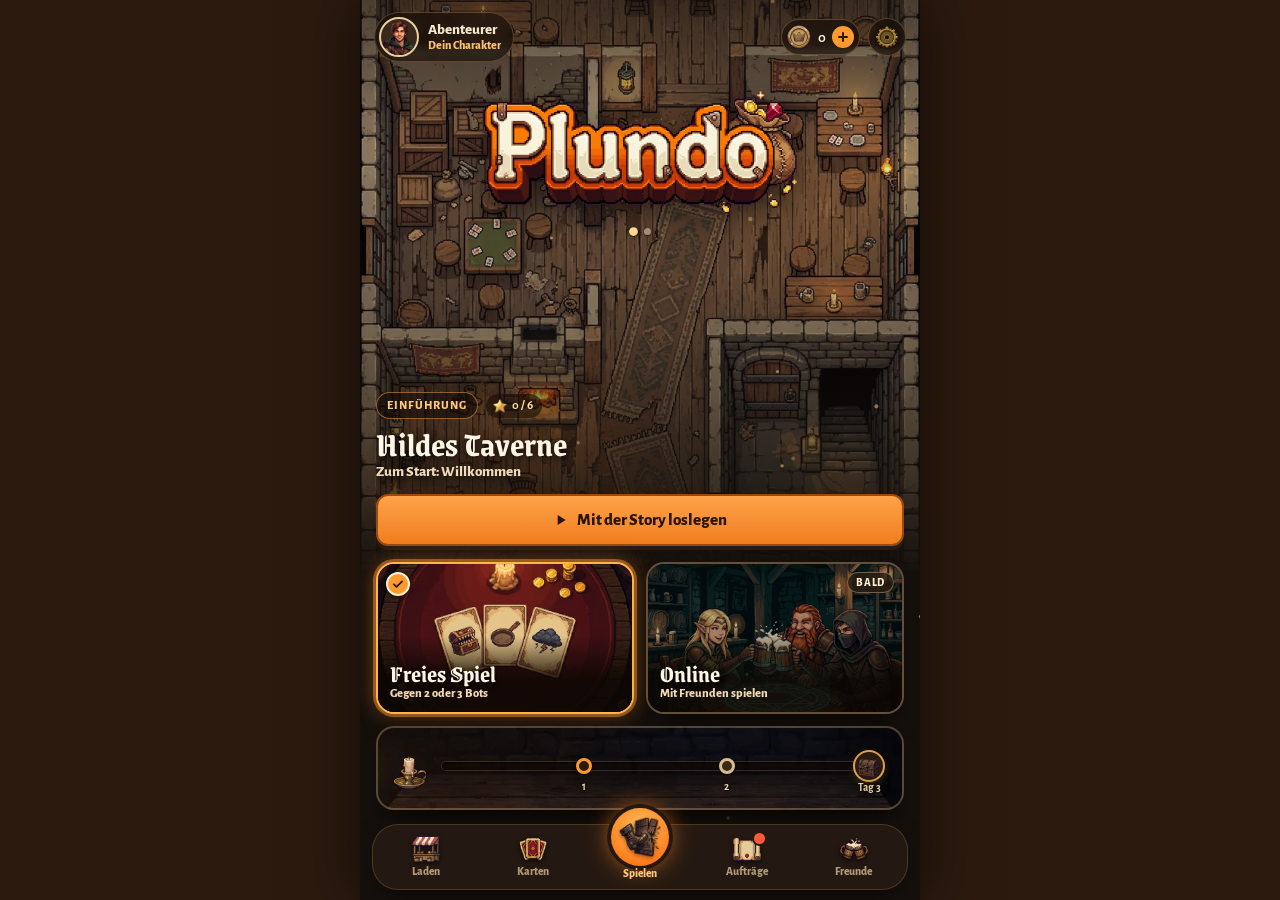
==== index.html @ cf6c75f3 "Datenschutzerklärung und Impressum (Entwurf mit Platzhaltern), verlinkt in den Optionen und im Konto" ====
<!DOCTYPE html>
<html lang="de">
<head>
<meta charset="utf-8">
<meta name="viewport" content="width=device-width, initial-scale=1, viewport-fit=cover">
<meta name="theme-color" content="#15100c">
<meta name="mobile-web-app-capable" content="yes">
<meta name="apple-mobile-web-app-capable" content="yes">
<meta name="apple-mobile-web-app-status-bar-style" content="black-translucent">
<meta name="apple-mobile-web-app-title" content="Plundo">
<meta name="description" content="Fantasy-Kartenspiel gegen Bots: Monster besiegen, Beute machen, Stufe 10 erreichen.">
<link rel="manifest" href="manifest.webmanifest">
<link rel="icon" type="image/png" href="app-icons/icon-192.png">
<link rel="apple-touch-icon" href="app-icons/apple-touch-icon.png">
<title>Plundo</title>
<link rel="stylesheet" href="css/app.css">
</head>
<body>
<div id="app">
  <div class="tide" aria-hidden="true"><i></i></div>

  <!-- ============ Startbildschirm ============ -->
  <section id="scr-title" class="screen" aria-label="Startbildschirm">
    <div class="t-hero" aria-hidden="true"><img id="t-map" src="art/karte-welt1.webp" alt=""></div>
    <canvas id="motes" aria-hidden="true"></canvas>
    <header class="t-top">
      <button class="t-me" type="button" data-go="profile" aria-label="Dein Charakter"><span class="t-pt" id="t-pt"><img src="icons/portrait-du.png" alt=""></span><span class="t-who"><b id="t-name">Abenteurer</b><small id="t-title">Dein Charakter</small></span></button>
      <div class="t-right">
        <button class="t-coins" type="button" data-go="shop" aria-label="Münzen, zum Krämerladen"><img src="icons/muenze-voll.png" alt=""><b id="shop-info">0</b><span class="t-plus" aria-hidden="true"><svg viewBox="0 0 12 12"><path d="M6 2v8M2 6h8" /></svg></span></button>
        <button class="t-gear" type="button" data-go="settings" aria-label="Optionen"><img src="icons/nav-optionen.png" alt=""></button>
      </div>
    </header>
    <h1 class="t-logo"><img src="art/logo-plundo.webp" alt="Plundo" width="960" height="397"></h1>
    <div class="t-dots" id="t-dots" aria-hidden="true"></div>
    <section class="t-story" aria-label="Storymodus">
      <div class="t-chips"><span class="t-world" id="t-world">Welt 1</span><span class="t-stars"><img src="icons/stern-voll.png" alt=""><b id="t-stars">0 / 0</b></span></div>
      <button class="t-wbtn" type="button" data-go="story"><span class="t-wname" id="t-wname">Rund um die Taverne</span><span class="t-next" id="story-info"></span></button>
      <button class="t-cta" type="button" data-go="storygo"><svg viewBox="0 0 24 24" aria-hidden="true"><path d="M7 4.5v15l12-7.5z" /></svg><span id="t-cta">Weiterspielen</span></button>
    </section>
    <div class="t-modes" role="radiogroup" aria-label="Spielauswahl: mit dem Spielen-Knopf unten starten">
      <button class="t-card" type="button" role="radio" data-mode="free" aria-checked="true">
        <span class="tc-art tc-free" aria-hidden="true"><img src="art/kachel-frei.webp" alt=""></span>
        <span class="tc-check" aria-hidden="true"><svg viewBox="0 0 24 24"><path d="M5 12.5l4.5 4.5L19 7.5" /></svg></span>
        <span class="tc-txt"><b>Freies Spiel</b><small id="free-info">Gegen 2 oder 3 Bots</small></span>
      </button>
      <button class="t-card" type="button" role="radio" data-mode="online" aria-checked="false">
        <span class="tc-art tc-online" aria-hidden="true"><img src="art/kachel-online.webp" alt=""></span>
        <span class="tc-check" aria-hidden="true"><svg viewBox="0 0 24 24"><path d="M5 12.5l4.5 4.5L19 7.5" /></svg></span>
        <span class="tc-badge">Bald</span>
        <span class="tc-txt"><b>Online</b><small>Mit Freunden spielen</small></span>
      </button>
    </div>
    <button class="t-daily" type="button" data-go="daily" id="t-daily"></button>
    <nav class="t-nav" aria-label="Bereiche">
      <button type="button" data-go="shop"><img src="icons/nav-laden.png" alt="">Laden</button>
      <button type="button" data-go="cards"><img src="icons/nav-karten.png" alt="">Karten</button>
      <button type="button" class="on" data-go="playnow" id="tn-play" aria-label="Spielen: Freies Spiel starten"><span class="tn-play"><img src="icons/phase-tuer.png" alt=""></span>Spielen</button>
      <button type="button" data-go="daily"><span class="tn-dot" id="tn-daily" hidden></span><img src="icons/nav-auftraege.png" alt="">Aufträge</button>
      <button type="button" data-go="online"><img src="icons/nav-freunde.png" alt="">Freunde</button>
    </nav>
  </section>

  <!-- ============ Storymodus ============ -->
  <section id="scr-story" class="screen" aria-label="Storymodus" hidden>
    <header class="bar"><button class="iconbtn" type="button" data-back aria-label="Zurück"><svg viewBox="0 0 24 24"><path d="M15 5l-7 7 7 7" /></svg></button><h2>Storymodus</h2><span class="st-coins" id="st-coins"></span></header>
    <div class="content st-content"><div class="panel st-head" id="st-head"></div><div class="smap" id="st-map"></div></div>
  </section>

  <!-- ============ Freies Spiel ============ -->
  <section id="scr-setup" class="screen" aria-label="Freies Spiel" hidden>
    <header class="bar"><button class="iconbtn" type="button" data-back aria-label="Zurück"><svg viewBox="0 0 24 24"><path d="M15 5l-7 7 7 7" /></svg></button><h2>Freies Spiel</h2></header>
    <div class="content">
      <div class="panel">
        <h3 class="lbl">Mitspieler</h3>
        <div class="seg big" data-set="bots">
          <button type="button" data-v="2"><span class="pts"><img src="icons/portrait-berta.png" alt=""><img src="icons/portrait-kalle.png" alt=""></span>2 Bots</button>
          <button type="button" data-v="3"><span class="pts"><img src="icons/portrait-berta.png" alt=""><img src="icons/portrait-kalle.png" alt=""><img src="icons/portrait-uschi.png" alt=""></span>3 Bots</button>
        </div>
        <div class="trow"><span>Gegner</span></div>
        <div class="seg" data-set="foes">
          <button type="button" data-v="zufall">Zufällig</button>
          <button type="button" data-v="stammtisch">Der Stammtisch</button>
        </div>
        <div class="foes" id="setup-foes"></div>
      </div>
      <div class="panel">
        <h3 class="lbl">Schwierigkeit</h3>
        <div class="seg" data-set="diff">
          <button type="button" data-v="gemuetlich">Gemütlich</button>
          <button type="button" data-v="normal">Normal</button>
          <button type="button" data-v="gnadenlos">Gnadenlos</button>
        </div>
        <p class="hint" id="diff-hint"></p>
      </div>
      <div class="panel">
        <h3 class="lbl">Länge der Partie</h3>
        <label class="slider goal"><span>Gewonnen hat, wer zuerst <b id="goal-val">Stufe 10</b> erreicht</span><input type="range" min="2" max="10" step="1" data-range="goal" aria-label="Siegstufe"></label>
        <p class="hint" id="goal-hint"></p>
      </div>
      <div class="panel">
        <h3 class="lbl">Deck</h3>
        <button type="button" class="btn deckbtn" data-go="cards" id="setup-deck">Empfohlen</button>
      </div>
      <div class="panel">
        <h3 class="lbl">Tempo der Bots</h3>
        <div class="seg" data-set="speed">
          <button type="button" data-v="langsam">Langsam</button>
          <button type="button" data-v="normal">Normal</button>
          <button type="button" data-v="schnell">Schnell</button>
        </div>
      </div>
      <div class="panel">
        <h3 class="lbl">Lernhilfen</h3>
        <div class="trow"><span>Zug-Empfehlung<small>Schlägt dir bei jeder Entscheidung einen Zug vor.</small></span><button class="switch" type="button" role="switch" data-toggle="advice" aria-label="Zug-Empfehlung"></button></div>
        <div class="trow"><span>Tipps und Regeln<small>Erklärt in den Notizen, welche Regel gerade greift.</small></span><button class="switch" type="button" role="switch" data-toggle="coach" aria-label="Tipps und Regeln"></button></div>
      </div>
    </div>
    <div class="footbtn"><button class="btn primary" type="button" data-go="start">Los geht’s!</button></div>
  </section>

  <!-- ============ Spiel ============ -->
  <section id="scr-game" class="screen" aria-label="Spiel" hidden>
    <header class="topbar">
      <button class="iconbtn" type="button" data-go="pause" aria-label="Menü"><svg viewBox="0 0 24 24"><path d="M4 7h16M4 12h16M4 17h16" /></svg></button>
      <div class="tb-mid" id="tb-mid" role="status"><b class="tb-title" id="tb-title"></b><i class="tb-tide" id="tb-tide" aria-hidden="true" hidden></i><i class="tb-sep" aria-hidden="true"></i><div class="phasedots" id="phasedots"></div></div>
      <button class="iconbtn" type="button" data-go="log" aria-label="Spielleiter-Notizen"><svg viewBox="0 0 24 24"><path d="M7 3h9l3 3v15H7z M10 9h6 M10 13h6 M10 17h4" /></svg><span class="badge" id="log-badge" hidden></span></button>
      <button class="iconbtn" type="button" data-go="sound" aria-label="Ton an oder aus" id="btn-sound"></button>
    </header>
    <div class="opps" id="opps"></div>
    <div class="table" id="table"></div>
    <div class="act" id="act" aria-live="polite"></div>
    <div class="mebar" id="mebar"></div>
    <div class="hand" id="hand" aria-label="Deine Hand"></div>
    <div class="tutdim" id="tutdim" hidden><i></i></div>
    <div class="tutor" id="tutor" hidden aria-live="polite"></div>
  </section>

  <!-- ============ Einstellungen ============ -->
  <section id="scr-settings" class="screen" aria-label="Einstellungen" hidden>
    <header class="bar"><button class="iconbtn" type="button" data-back aria-label="Zurück"><svg viewBox="0 0 24 24"><path d="M15 5l-7 7 7 7" /></svg></button><h2>Optionen</h2></header>
    <div class="content">
      <div class="panel">
        <h3 class="lbl">Klang</h3>
        <div class="trow"><span>Musik</span><button class="switch" type="button" role="switch" data-toggle="music" aria-label="Musik"></button></div>
        <label class="slider"><span>Lautstärke Musik</span><input type="range" min="0" max="1" step="0.05" data-range="mvol" aria-label="Lautstärke Musik"></label>
        <div class="trow"><span>Soundeffekte</span><button class="switch" type="button" role="switch" data-toggle="sfx" aria-label="Soundeffekte"></button></div>
        <label class="slider"><span>Lautstärke Effekte</span><input type="range" min="0" max="1" step="0.05" data-range="svol" aria-label="Lautstärke Effekte"></label>
        <div class="trow" id="row-vibrate"><span>Vibration</span><button class="switch" type="button" role="switch" data-toggle="vibrate" aria-label="Vibration"></button></div>
        <p class="hint">Am iPhone schaltet der Lautlos-Schalter auch die Musik der App stumm.</p>
      </div>
      <div class="panel">
        <h3 class="lbl">Spiel</h3>
        <div class="trow"><span>Tempo der Bots</span></div>
        <div class="seg" data-set="speed">
          <button type="button" data-v="langsam">Langsam</button>
          <button type="button" data-v="normal">Normal</button>
          <button type="button" data-v="schnell">Schnell</button>
        </div>
        <div class="trow"><span>Zug-Empfehlung</span><button class="switch" type="button" role="switch" data-toggle="advice" aria-label="Zug-Empfehlung"></button></div>
        <div class="trow"><span>Tipps und Regeln</span><button class="switch" type="button" role="switch" data-toggle="coach" aria-label="Tipps und Regeln"></button></div>
        <div class="trow"><span>Handkarten der Bots zeigen<small>Zum Lernen, wie die Bots denken.</small></span><button class="switch" type="button" role="switch" data-toggle="open" aria-label="Handkarten der Bots zeigen"></button></div>
        <div class="trow"><span>Effekte reduzieren<small>Weniger Bewegung und Animationen.</small></span><button class="switch" type="button" role="switch" data-toggle="reduce" aria-label="Effekte reduzieren"></button></div>
      </div>
      <div class="panel">
        <h3 class="lbl">Spielstand</h3>
        <p class="hint" id="save-info">Kein gespeichertes Spiel.</p>
        <button class="btn small danger" type="button" data-go="delsave">Spielstand löschen</button>
      </div>
      <div class="panel">
        <h3 class="lbl">Testphase</h3>
        <div class="trow"><span>Stationen überspringen</span><button class="switch" type="button" role="switch" data-toggle="test" aria-label="Stationen überspringen"></button></div>
        <p class="hint">Im Storymodus bekommt jede Station einen Knopf zum Überspringen, auch gesperrte. Übersprungene Stationen zählen mit allen Sternen.</p>
        <button class="btn small danger" type="button" data-go="resetstory">Storymodus zurücksetzen</button>
        <div class="trow"><span>Auftrags-Serie<small id="cheat-streak">Aktuell 0 Tage</small></span></div>
        <div class="btnrow2"><button class="btn small" type="button" data-go="streakplus">Serie +1 Tag</button><button class="btn small" type="button" data-go="streakreset">Serie auf 0</button></div>
        <p class="hint">Am 3. Tag gibt es eine Holztruhe, alle 7 Tage eine Goldtruhe. So kannst du die Truhen ausprobieren.</p>
        <div class="trow"><span>Kaufwelten<small id="cheat-buy">Noch nichts freigeschaltet</small></span></div>
        <div class="btnrow2"><button class="btn small" type="button" data-go="unlockall">Alles freischalten</button><button class="btn small" type="button" data-go="buyreset">Käufe zurücksetzen</button></div>
        <div class="trow"><span>Krämerladen<small>Würfelt das heutige Angebot neu</small></span><button class="btn small" type="button" data-go="shopreroll">Neu bestücken</button></div>
        <p class="hint">„Alles freischalten“ kauft alle Welten, schließt jede Station mit allen Sternen ab und schaltet Decks, Tische, Musik, Titel, Rahmen und Porträts frei. Zurück geht es mit „Storymodus zurücksetzen“ und „Käufe zurücksetzen“.</p>
      </div>
      <div class="panel about">
        <h3 class="lbl">Über die App</h3>
        <p>Plundo <span id="app-version"></span>. Ein Hobbyprojekt: Alle Karten, Texte, Grafiken und Klänge sind eigens für dieses Spiel entstanden.</p>
        <p id="install-hint" class="hint"></p>
        <button class="btn small" type="button" id="btn-install" hidden>Als App installieren</button>
        <p class="legal-links"><a href="datenschutz.html">Datenschutz</a> · <a href="impressum.html">Impressum</a></p>
      </div>
    </div>
  </section>

  <!-- ============ Regeln ============ -->
  <section id="scr-rules" class="screen" aria-label="Spielregeln" hidden>
    <header class="bar"><button class="iconbtn" type="button" data-back aria-label="Zurück"><svg viewBox="0 0 24 24"><path d="M15 5l-7 7 7 7" /></svg></button><h2>Spielregeln</h2></header>
    <div class="content rules">
      <div class="panel quizcta"><div><b>Probespiel mit Hilde</b><span>Eine kurze Übungspartie, in der Hilde jeden Schritt erklärt.</span></div><button class="btn" type="button" data-go="tutorial">Starten</button></div>
      <div class="panel quizcta"><div><b>Regel-Quiz</b><span>Zehn Fragen: Wie sicher sitzen die Regeln?</span></div><button class="btn primary" type="button" data-go="quiz">Starten</button></div>
<details class="rule panel" open><summary>Das Ziel</summary><div class="rule-body"><p>Wer zuerst <b>Stufe 10</b> erreicht, gewinnt. Die letzte Stufe gibt es nur für einen <b>Sieg über ein Monster</b>, nicht durch Verkaufen oder Stufenkarten.</p>
      <p>Alle starten auf Stufe 1 als Mensch ohne Klasse, mit <b>4 Türkarten und 4 Schatzkarten</b>. Rassen, Klassen und Gegenstände darfst du sofort auslegen.</p></div></details>
<details class="rule panel"><summary>Dein Zug</summary><div class="rule-body"><ol class="phase-list">
        <li><div><b>Tür aufstoßen.</b> Oberste Türkarte offen aufdecken. Monster: sofort Kampf. Fluch: trifft dich sofort. Alles andere: auf die Hand oder direkt spielen.</div></li>
        <li><div><b>Monster herausfordern.</b> Kein Monster hinter der Tür? Du darfst ein Monster von deiner Hand bekämpfen.</div></li>
        <li><div><b>Raum durchsuchen.</b> Wenn du nicht gekämpft hast: 1 Türkarte verdeckt auf die Hand.</div></li>
        <li><div><b>Almosen.</b> Mehr als 5 Handkarten (Zwerg: 6)? Den Überschuss bekommt, wer die niedrigste Stufe hat. Bist du selbst (mit) am niedrigsten, legst du ihn ab.</div></li>
      </ol></div></details>
<details class="rule panel"><summary>Kampf</summary><div class="rule-body"><ul>
        <li><b>Kampfstärke</b> = Stufe + Boni deiner Gegenstände + Einmal-Effekte.</li>
        <li>Höher als das Monster: Sieg. <b>Gleichstand ist eine Niederlage</b>, außer für Krieger.</li>
        <li>Sieg: meist 1 Stufe (große Monster 2) und so viele Schätze, wie auf der Karte stehen. Allein ziehst du sie verdeckt, mit Helfer offen.</li>
        <li><b>Hilfe:</b> Genau 1 Mitspieler darf helfen, meist gegen Schätze. Seine Kampfstärke zählt dazu. Aufsteigen tust nur du, außer dein Helfer ist Elf.</li>
        <li><b>Eingreifen:</b> Alle anderen dürfen mitmischen: Monsterverstärker, Einmal-Gegenstände für das Monster, einen Ungebetenen Gast mit einem Monster von der Hand, Flüche.</li>
      </ul></div></details>
<details class="rule panel"><summary>Weglaufen</summary><div class="rule-body"><ul>
        <li>Verloren? Jeder Beteiligte würfelt <b>pro Monster</b> einen W6. <b>Ab 5</b> entkommst du.</li>
        <li>Elfen bekommen +1, manche Gegenstände und Monster ändern den Wurf.</li>
        <li>Misslingt die Flucht, trifft dich, was auf der Monsterkarte <b>bei Niederlage</b> steht.</li>
        <li>Steht auf dem Monster „verfolgt niemanden bis Stufe X“, entkommst du bis zu dieser Stufe automatisch.</li>
      </ul></div></details>
<details class="rule panel"><summary>Ausrüstung</summary><div class="rule-body"><ul>
        <li>Gleichzeitig nutzbar: 1 Kopfbedeckung, 1 Rüstung, 1 Schuhwerk und 2 Hände (zwei Einhand- oder ein Zweihand-Gegenstand). Gegenstände ohne Slot: beliebig viele.</li>
        <li><b>Große Gegenstände:</b> nur einer, Zwerge dürfen beliebig viele tragen.</li>
        <li>Was du gerade nicht nutzen kannst, kommt in den <b>Rucksack</b>. Dort bringt es keinen Bonus.</li>
        <li>Anlegen und Tauschen nur im eigenen Zug und nicht im Kampf. <b>Einmal einsetzbare</b> Gegenstände (Tränke &amp; Co.) gehen jederzeit im Kampf, direkt von der Hand.</li>
      </ul></div></details>
<details class="rule panel"><summary>Verkaufen</summary><div class="rule-body"><ul>
        <li>Gegenstände im Wert von zusammen <b>1.000 Goldstücken = 1 Stufe</b>. Wechselgeld gibt es nicht.</li>
        <li>Nur im eigenen Zug, nicht im Kampf, und nie für die Siegstufe 10.</li>
      </ul></div></details>
<details class="rule panel"><summary>Flüche</summary><div class="rule-body"><ul>
        <li>Beim Aufstoßen der Tür aufgedeckt: Der Fluch trifft <b>dich</b>.</li>
        <li>Verdeckt gezogen (Raum durchsuchen, Schätze): Er kommt auf deine Hand. Du darfst ihn <b>jederzeit auf irgendwen</b> spielen.</li>
        <li>Verlangt der Fluch etwas, das das Opfer nicht hat, passiert nichts.</li>
      </ul></div></details>
<details class="rule panel"><summary>Tod</summary><div class="rule-body"><p>Du behältst Stufe, Rasse und Klasse. Alles andere ist weg: Die anderen teilen sich deine Gegenstände, die höchste Stufe zuerst, der Rest wird abgelegt. Zu Beginn deines nächsten Zuges ziehst du neu 4 Tür- und 4 Schatzkarten.</p></div></details>
<details class="rule panel"><summary>Rassen und Klassen</summary><div class="rule-body"><p class="muted small">Höchstens 1 Rasse und 1 Klasse, jederzeit ablegbar. Ohne Rassenkarte bist du Mensch.</p>
      <div class="tbl-wrap">
      <table class="rtab">
        <thead><tr><th>Karte</th><th>Was sie kann</th></tr></thead>
        <tbody>
          <tr><td><b>Elf</b></td><td>+1 beim Weglaufen. Steigt auf, wenn er jemandem beim Sieg hilft.</td></tr>
          <tr><td><b>Zwerg</b></td><td>Beliebig viele Große Gegenstände, 6 Handkarten.</td></tr>
          <tr><td><b>Halbling</b></td><td>Einen Gegenstand pro Zug zum doppelten Preis verkaufen. Nach einem misslungenen Fluchtwurf 1 Karte abwerfen und neu würfeln.</td></tr>
          <tr><td><b>Krieger</b></td><td>Gewinnt bei Gleichstand. Im Kampf bis zu 3 Karten abwerfen, je +1.</td></tr>
          <tr><td><b>Zauberer</b></td><td>Nach einem misslungenen Fluchtwurf bis zu 3 Karten abwerfen, je +1 auf den Wurf.</td></tr>
          <tr><td><b>Dieb</b></td><td>Anderen im Kampf in den Rücken fallen: 1 Karte abwerfen, −2 für den Kämpfer.</td></tr>
          <tr><td><b>Priester</b></td><td>Gegen Untote je abgeworfener Karte +3, höchstens 3 Karten.</td></tr>
        </tbody>
      </table>
      </div></div></details>
<details class="rule panel"><summary>Tipps</summary><div class="rule-body"><ul>
        <li>Rüste alles aus, bevor du die Tür aufstößt.</li>
        <li>Fordere nur Monster heraus, die du mit Puffer schlägst. Die anderen greifen ein.</li>
        <li>Hebe Monsterverstärker und Tränke für den Moment auf, in dem jemand kurz vor Stufe 10 steht.</li>
        <li>Lege vor den Almosen Gegenstände aus, sonst verschenkst du sie.</li>
        <li>Wer vorne liegt, wird von allen gebremst. Biete Beute an, wenn du Hilfe brauchst.</li>
      </ul></div></details>
    </div>
  </section>

  <!-- ============ Charakter ============ -->
  <section id="scr-profile" class="screen" aria-label="Dein Charakter" hidden>
    <header class="bar"><button class="iconbtn" type="button" data-back aria-label="Zurück"><svg viewBox="0 0 24 24"><path d="M15 5l-7 7 7 7" /></svg></button><h2>Dein Charakter</h2></header>
    <div class="content">
      <div class="panel pf-hero" id="pf-hero"></div>
      <div class="pf-stats" id="pf-stats"></div>
      <button class="panel pf-acct" id="pf-acct" type="button" data-acct="open"></button>
      <button class="panel pf-shoplink" type="button" data-go="shop"><img src="icons/nav-laden.png" alt=""><span><b>Krämerladen</b><span>Porträts, Rahmen, Titel und Hintergründe gegen Münzen. Jeden Tag ein neues Angebot.</span></span></button>
      <div class="panel pf-sec">
        <label class="lbl" for="pf-name">Profilname</label>
        <input id="pf-name" class="pf-input" type="text" maxlength="16" autocomplete="nickname" spellcheck="false" placeholder="Wie sollen dich die anderen nennen?">
        <p class="hint" id="pf-name-hint">2 bis 16 Zeichen. Später kann das dein Name für Partien gegen andere sein.</p>
      </div>
      <div class="panel pf-pager" id="pf-filter" role="group" aria-label="Optik nach Herkunft durchblättern"></div>
      <div class="panel pf-sec">
        <h4 class="lbl">Titel</h4>
        <div class="pf-titles" id="pf-titles"></div>
      </div>
      <div class="panel pf-sec">
        <h4 class="lbl">Porträt</h4>
        <div class="pf-grid" id="pf-portraits"></div>
        <p class="hint">Nur die Optik. Rasse und Klasse bestimmen im Spiel weiter deine Karten.</p>
      </div>
      <div class="panel pf-sec">
        <h4 class="lbl">Rahmen</h4>
        <div class="pf-frames" id="pf-frames"></div>
      </div>
      <div class="panel pf-sec">
        <h4 class="lbl">Hintergrund</h4>
        <div class="pf-bgs" id="pf-bgs"></div>
        <p class="hint">Liegt hinter deinem Porträt im Spiel, in deinem Profil und hier oben.</p>
      </div>
    </div>
  </section>

  <!-- ============ Karten ============ -->
  <section id="scr-cards" class="screen" aria-label="Kartenübersicht" hidden>
    <header class="bar"><button class="iconbtn" type="button" data-back aria-label="Zurück"><svg viewBox="0 0 24 24"><path d="M15 5l-7 7 7 7" /></svg></button><h2>Karten &amp; Deck</h2></header>
    <div class="content"><div class="panel quizcta"><div><b>Regeln und Probespiel</b><span>Wie eine Runde abläuft, Hildes Übungspartie und das Regel-Quiz.</span></div><button class="btn" type="button" data-go="rules">Öffnen</button></div><div class="panel deckp" id="deck-panel"></div><div class="chips cfilter" id="card-filter"></div><div class="cgrid" id="card-grid"></div></div>
  </section>

  <!-- ============ Quiz ============ -->
  <section id="scr-quiz" class="screen" aria-label="Regel-Quiz" hidden>
    <header class="bar"><button class="iconbtn" type="button" data-back aria-label="Zurück"><svg viewBox="0 0 24 24"><path d="M15 5l-7 7 7 7" /></svg></button><h2>Regel-Quiz</h2></header>
    <div class="content" id="quiz"></div>
  </section>
</div>

<div id="sheetwrap" aria-hidden="true"><div class="backdrop" data-sheetclose></div><div class="sheet" id="sheet" role="dialog" aria-modal="true"></div></div>
<div id="diceov" class="diceov" hidden><img id="dice-img" src="icons/wuerfel-1.png" alt=""><div class="cap" id="dice-cap"></div></div>
<canvas id="fxcanvas" aria-hidden="true"></canvas>

<script src="js/engine.js"></script>
<script src="js/story.js"></script>
<script src="js/audio.js"></script>
<script src="js/ui.js"></script>
<script src="js/cloud.js"></script>
</body>
</html>
---- css/app.css ----
/* Plundo · Handy-App
   Bildwelt: Tavernentisch aus dunklem Holz, Karten und Tafeln aus Pergament, Messing und Siegellack als Akzente. */
@font-face{font-family:'Grenze Gotisch';src:url(../fonts/grenze-gotisch-latin-700-normal.woff2) format('woff2');font-weight:700;font-display:swap}
@font-face{font-family:'Alegreya Sans';src:url(../fonts/alegreya-sans-latin-400-normal.woff2) format('woff2');font-weight:400;font-display:swap}
@font-face{font-family:'Alegreya Sans';src:url(../fonts/alegreya-sans-latin-500-normal.woff2) format('woff2');font-weight:500;font-display:swap}
@font-face{font-family:'Alegreya Sans';src:url(../fonts/alegreya-sans-latin-700-normal.woff2) format('woff2');font-weight:700;font-display:swap}
@font-face{font-family:'Alegreya Sans';src:url(../fonts/alegreya-sans-latin-800-normal.woff2) format('woff2');font-weight:800;font-display:swap}
@font-face{font-family:'Kalam';src:url(../fonts/kalam-latin-400-normal.woff2) format('woff2');font-weight:400;font-display:swap}
@font-face{font-family:'Kalam';src:url(../fonts/kalam-latin-700-normal.woff2) format('woff2');font-weight:700;font-display:swap}

:root{
  --wood:#4a2f1b; --wood-dark:#2c1a0e;
  --on-wood:#f1e3c4; --on-wood-muted:#cdb48e;
  --paper:#ead9b4; --card:#f6ead0; --card-hi:#fbf3df;
  --ink:#3b2a1c; --muted:#76604b; --line:#c9b088; --edge:#6e4c2c;
  --red:#9e2a22; --red-hi:#b8382c; --gold:#c08f32; --good:#3d6a2a;
  --k-monster:#9e2a22; --k-curse:#6b3a7a; --k-race:#3d6a2a; --k-class:#2f5d7a;
  --k-enh:#b0581c; --k-wander:#7a5230; --k-item:#94690f; --k-oneshot:#2a6b66; --k-levelup:#3a5a9a; --k-amulet:#6d6a1f;
  --display:'Grenze Gotisch', Georgia, serif;
  --body:'Alegreya Sans', 'Segoe UI', system-ui, sans-serif;
  --hand:'Kalam', 'Segoe Print', cursive;
  --or-hi:#ffa24a; --or:#f07e1e; --or-edge:#9a4a0e; --or-ink:#2a1404;
  --pop:var(--display);
  --round:var(--body);
  --sat:env(safe-area-inset-top,0px); --sab:env(safe-area-inset-bottom,0px);
  --sal:env(safe-area-inset-left,0px); --sar:env(safe-area-inset-right,0px);
  color-scheme:light;
}
*{box-sizing:border-box;-webkit-tap-highlight-color:transparent}
html,body{margin:0;height:100%;overflow:hidden;overscroll-behavior:none;background:var(--wood-dark)}
body{font:16px/1.4 var(--body);color:var(--ink);-webkit-user-select:none;user-select:none;-webkit-touch-callout:none;touch-action:manipulation;-webkit-text-size-adjust:100%}
button{font:inherit;color:inherit;cursor:pointer}
img{-webkit-user-drag:none;user-select:none}
[hidden]{display:none!important}

/* Holztisch */
#app{position:fixed;inset:0;max-width:560px;margin:0 auto;overflow:hidden;
  background:linear-gradient(rgba(20,10,4,.10),rgba(20,10,4,.10)), url(../art/hintergrund-tisch.webp) center/cover no-repeat, var(--wood-dark);
  box-shadow:0 0 60px rgba(0,0,0,.6)}
.screen{position:absolute;inset:0;display:flex;flex-direction:column;padding:var(--sat) var(--sar) var(--sab) var(--sal)}
.screen.enter{animation:scrIn .3s ease both}
@keyframes scrIn{from{opacity:0;transform:translateY(14px)}to{opacity:1;transform:none}}

/* Pergament */
.panel,.parch{background-color:var(--card);background-image:radial-gradient(ellipse at 50% 35%, rgba(255,251,238,.8), rgba(255,251,238,0) 65%);border:2px solid var(--edge);border-radius:14px;box-shadow:inset 0 0 30px rgba(140,95,40,.18), 0 3px 0 rgba(0,0,0,.3), 0 14px 26px -14px rgba(0,0,0,.8)}
.panel{padding:14px;margin-bottom:12px}

/* Knöpfe */
.btn{appearance:none;display:flex;flex-direction:column;align-items:center;justify-content:center;gap:1px;width:100%;min-height:52px;padding:12px 16px;border:2px solid var(--edge);border-radius:12px;background:linear-gradient(var(--card-hi),var(--card));color:var(--ink);font:800 17px/1.15 var(--body);text-align:center;box-shadow:0 4px 0 var(--wood-dark), 0 10px 18px -10px rgba(0,0,0,.7);transition:transform .08s, box-shadow .08s}
.btn small{font-size:12px;font-weight:600;color:inherit;opacity:.8}
.btn:active{transform:translateY(3px);box-shadow:0 1px 0 var(--wood-dark)}
.btn.primary{background:linear-gradient(var(--red-hi),var(--red));border-color:#5e1812;color:#fbf3df}
.btn.danger{color:var(--red);border-color:var(--red)}
.btn.ghost{background:rgba(0,0,0,.15);border-style:dashed;border-color:rgba(241,227,196,.5);color:var(--on-wood);box-shadow:none}
.btn.small{min-height:42px;padding:8px 12px;font-size:15px;border-radius:10px;box-shadow:0 3px 0 var(--wood-dark)}
.btn:disabled{opacity:.45}
.btn.rec{outline:3px solid #7cc35a;outline-offset:2px}
.btn:focus-visible,.iconbtn:focus-visible,.mc:focus-visible{outline:3px solid #e5b955;outline-offset:2px}
.iconbtn{position:relative;flex:0 0 auto;width:42px;height:42px;display:grid;place-items:center;border-radius:12px;border:2px solid var(--edge);background:linear-gradient(var(--card-hi),var(--card));box-shadow:0 3px 0 var(--wood-dark);padding:0}
.iconbtn:active{transform:translateY(2px);box-shadow:0 1px 0 var(--wood-dark)}
.iconbtn svg{width:22px;height:22px;fill:none;stroke:var(--ink);stroke-width:2.2;stroke-linecap:round;stroke-linejoin:round}
.badge{position:absolute;top:-6px;right:-6px;min-width:19px;height:19px;padding:0 5px;border-radius:10px;background:var(--red);color:#fff;font:800 11px/19px var(--body);text-align:center;border:1.5px solid #fbf3df}

/* ===== Startbildschirm: Welt oben, darunter Spielarten und untere Leiste ===== */
#scr-title{padding:var(--sat) var(--sar) var(--sab) var(--sal);background:#15100c;color:#f6e7cf;font-family:var(--round);overflow:hidden}
#motes{position:absolute;inset:0;width:100%;height:100%;pointer-events:none}
.t-hero{position:absolute;left:0;right:0;top:0;height:min(64%,600px);pointer-events:none}
.t-hero img{width:100%;height:100%;object-fit:cover;display:block;transition:opacity .4s}
.t-hero::after{content:'';position:absolute;inset:0;background:linear-gradient(180deg,rgba(21,16,12,.6) 0%,rgba(21,16,12,.08) 24%,rgba(21,16,12,.3) 58%,#15100c 100%)}
.t-top{position:relative;z-index:2;display:flex;align-items:center;justify-content:space-between;gap:10px;padding:12px 14px 0}
.t-me,.t-coins,.t-gear{background:rgba(21,13,7,.66);border:1px solid rgba(255,200,120,.25);color:#f6e7cf;font-family:var(--round);cursor:pointer;-webkit-backdrop-filter:blur(4px);backdrop-filter:blur(4px)}
.t-me{display:flex;align-items:center;gap:9px;min-width:0;max-width:62%;padding:4px 12px 4px 4px;border-radius:999px}
.t-pt{width:40px;height:40px;flex:0 0 auto;border-radius:50%;border:2px solid var(--fr,#ffb547);overflow:hidden;background:#3a2a1c}
.t-pt img{width:100%;height:100%;object-fit:cover;display:block}
.t-who{display:flex;flex-direction:column;min-width:0;line-height:1.15;text-align:left}
.t-who b{font-weight:800;font-size:15px;white-space:nowrap;overflow:hidden;text-overflow:ellipsis}
.t-who small{font-weight:800;font-size:12px;color:#ffc26b;white-space:nowrap;overflow:hidden;text-overflow:ellipsis}
.t-right{display:flex;align-items:center;gap:8px;flex:0 0 auto}
.t-coins{display:flex;align-items:center;gap:6px;height:36px;padding:0 5px 0 4px;border-radius:999px;font-weight:800;font-size:15px;color:#fff3dc}
.t-coins>img{width:26px;height:26px}
.t-plus{width:22px;height:22px;border-radius:50%;background:#ff9a2e;display:grid;place-items:center}
.t-plus svg{width:12px;height:12px;stroke:#2a1404;stroke-width:2;stroke-linecap:round;fill:none}
.t-gear{width:38px;height:38px;border-radius:50%;display:grid;place-items:center;padding:0}
.t-gear img{width:24px;height:24px;filter:drop-shadow(0 1px 1px rgba(0,0,0,.5))}
.t-logo{position:relative;z-index:1;margin:clamp(6px,2.6vh,24px) 0 0;text-align:center;font:400 clamp(44px,7.4vh,60px)/1 var(--pop);color:#fff1d6;letter-spacing:1px;text-shadow:0 3px 0 #b8520f,0 6px 0 #5a2405,0 10px 24px rgba(0,0,0,.6)}
.t-logo img{display:block;width:min(84%,340px);max-height:15vh;object-fit:contain;height:auto;margin:0 auto;filter:drop-shadow(0 8px 16px rgba(0,0,0,.6))}
.t-story{position:relative;z-index:1;margin-top:auto;padding:0 16px;display:flex;flex-direction:column;gap:8px}
.t-chips{display:flex;align-items:center;gap:8px}
.t-world{padding:4px 10px;border-radius:999px;background:rgba(21,13,7,.6);border:1px solid rgba(255,170,80,.5);font-weight:800;font-size:12px;letter-spacing:.08em;text-transform:uppercase;color:#ffc77a}
.t-stars{display:flex;align-items:center;gap:4px;padding:3px 9px 3px 6px;border-radius:999px;background:rgba(21,13,7,.6);font-weight:800;font-size:13px;color:#ffe2a0}
.t-stars img{width:16px;height:16px}
.t-wbtn{display:flex;flex-direction:column;align-items:flex-start;gap:0;padding:0;border:0;background:none;color:inherit;text-align:left;cursor:pointer;text-shadow:0 2px 8px rgba(0,0,0,.85)}
.t-wname{font:700 34px/1 var(--display);color:#fff6e6}
.t-next{font-weight:800;font-size:15px;color:#f0dcbc}
.t-cta{margin-top:4px;min-height:52px;border:2px solid var(--or-edge);border-radius:12px;background:linear-gradient(var(--or-hi),var(--or));box-shadow:0 4px 0 #2c1a0e,0 10px 18px -10px rgba(0,0,0,.7);display:flex;align-items:center;justify-content:center;gap:8px;color:var(--or-ink);font:800 17px/1.15 var(--body);cursor:pointer;transition:transform .08s,box-shadow .08s}
.t-cta svg{width:16px;height:16px;fill:currentColor}
.t-cta:active{transform:translateY(3px);box-shadow:0 1px 0 #2c1a0e}
.t-card:active,.t-daily:active{transform:scale(.97)}
.t-modes{position:relative;z-index:1;display:grid;grid-template-columns:repeat(2,minmax(0,1fr));gap:12px;padding:16px 16px 0}
.t-card{position:relative;min-width:0;height:clamp(118px,18vh,152px);padding:0;border-radius:18px;overflow:hidden;border:2px solid rgba(255,214,160,.28);background:#2a1a10;box-shadow:0 14px 24px -10px rgba(0,0,0,.8);color:#fff6e6;text-align:left;font-family:var(--round);cursor:pointer;transition:transform .12s,border-color .15s,box-shadow .15s}
.t-card.sel{border-color:#ffb547;box-shadow:0 0 0 3px rgba(255,154,46,.45),0 0 22px rgba(255,140,40,.45),0 14px 24px -10px rgba(0,0,0,.8)}
.tc-art{position:absolute;inset:0;display:block}
.tc-art img{width:100%;height:100%;object-fit:cover;display:block;transition:filter .2s}
.t-card:not(.sel) .tc-art img{filter:brightness(.7) saturate(.8)}
.tc-free img{object-position:50% 60%}
.tc-online img{object-position:50% 40%}
.tc-txt{position:absolute;left:0;right:0;bottom:0;display:flex;flex-direction:column;padding:26px 12px 10px;background:linear-gradient(180deg,rgba(12,7,3,0),rgba(12,7,3,.88) 58%);min-width:0}
.tc-txt b{font:700 24px/1 var(--display);text-shadow:0 2px 6px rgba(0,0,0,.8)}
.tc-txt small{font-weight:800;font-size:12.5px;line-height:1.25;color:#f0d9b3;overflow:hidden;display:-webkit-box;-webkit-line-clamp:2;-webkit-box-orient:vertical}
.tc-check{position:absolute;top:8px;left:8px;z-index:1;width:24px;height:24px;border-radius:50%;background:#ff9a2e;border:2px solid #fff1d6;display:grid;place-items:center;box-shadow:0 2px 6px rgba(0,0,0,.5);opacity:0;transform:scale(.6);transition:opacity .15s,transform .15s}
.tc-check svg{width:14px;height:14px;fill:none;stroke:#2a1404;stroke-width:3;stroke-linecap:round;stroke-linejoin:round}
.t-card.sel .tc-check{opacity:1;transform:none}
.tc-badge{position:absolute;top:8px;right:8px;z-index:1;padding:2px 8px;border-radius:999px;background:rgba(40,28,18,.85);border:1px solid rgba(255,214,160,.35);color:#fff1d6;font-weight:800;font-size:11px;letter-spacing:.06em;text-transform:uppercase}
.t-daily{position:relative;z-index:1;margin:12px 16px 0;display:flex;align-items:center;gap:10px;padding:8px 12px 8px 8px;border-radius:16px;background:#fff4dc;border:2px solid #e9cf9c;box-shadow:inset 0 0 0 3px #fffaf0,0 12px 22px -10px rgba(0,0,0,.8);color:#3a2414;text-align:left;font-family:var(--round);cursor:pointer;transition:transform .12s}
.t-daily .candle{width:48px;height:48px;align-self:center}
.td-main{flex:1;display:flex;flex-direction:column;min-width:0}
.t-daily .sk-track{--ry:30px;height:56px;margin:0 2px 0 0}
.t-nav{position:relative;z-index:2;margin:14px 12px 10px;height:66px;flex:0 0 auto;border-radius:26px;background:#241912;border:1px solid rgba(255,190,110,.18);box-shadow:0 10px 30px -10px rgba(0,0,0,.85);display:grid;grid-template-columns:repeat(5,minmax(0,1fr));align-items:center}
.t-nav button{position:relative;display:flex;flex-direction:column;align-items:center;gap:1px;padding:0;border:0;background:none;color:#b39a78;font:800 11.5px var(--round);cursor:pointer}
.t-nav button>img{width:30px;height:30px;margin-top:-2px;filter:drop-shadow(0 2px 2px rgba(0,0,0,.55));transition:transform .12s}
.t-nav button:active>img{transform:scale(.9)}
.t-nav button.on{color:#ffc77a;font-weight:800}
.t-nav button.on:active .tn-play{transform:scale(.92)}
.tn-play{transition:transform .1s}
.t-logo,.t-chips{cursor:pointer}
.tn-play{width:58px;height:58px;margin-top:-26px;border-radius:50%;background:radial-gradient(circle at 50% 35%,#ffc560,#ff7a1a 75%);box-shadow:0 0 0 4px #241912,0 0 24px rgba(255,130,30,.8);display:grid;place-items:center}
.tn-play img{width:44px;height:44px;object-fit:contain;filter:drop-shadow(0 2px 2px rgba(60,20,0,.45))}
.tn-dot{position:absolute;z-index:2;top:-3px;left:50%;margin-left:7px;width:11px;height:11px;border-radius:50%;background:#ff5a3c;box-shadow:0 0 0 2px #241912}
.tn-dot[hidden]{display:none}
.online-list{margin:0 0 10px;padding-left:20px;display:grid;gap:4px}
@keyframes sway{0%,100%{transform:rotate(-1.5deg)}50%{transform:rotate(1.5deg)}}
@keyframes glow{0%,100%{opacity:.8;transform:scale(.97)}50%{opacity:1;transform:scale(1.03)}}
@keyframes pulse{0%,100%{opacity:.55}50%{opacity:1}}

/* ===== Unterseiten ===== */
.bar{display:flex;align-items:center;gap:12px;padding:10px 14px 8px;color:var(--on-wood)}
.bar h2{flex:1;margin:0;font:700 30px/1 var(--display);text-shadow:0 2px 0 var(--wood-dark)}
.content{flex:1;overflow-y:auto;padding:4px 14px 20px;-webkit-overflow-scrolling:touch}
.lbl{margin:0 0 10px;font:800 13px var(--body);letter-spacing:.12em;text-transform:uppercase;color:var(--muted)}
.hint{margin:8px 0 0;font-size:14px;color:var(--muted)}
.footbtn{padding:10px 14px 12px}
.seg{display:flex;gap:6px}
.seg button{flex:1;min-height:46px;padding:6px 8px;border-radius:10px;border:2px solid var(--edge);background:var(--card-hi);font-weight:800;font-size:15px;box-shadow:0 2px 0 var(--wood-dark)}
.seg button[aria-pressed="true"]{background:var(--ink);color:var(--card-hi)}
.seg.big button{display:flex;flex-direction:column;align-items:center;gap:6px;min-height:90px}
.pts{display:flex}
.pts img{width:38px;height:38px;border-radius:50%;border:2px solid var(--edge);background:var(--paper);object-fit:cover;object-position:50% 20%;margin-left:-8px}
.pts img:first-child{margin-left:0}
.trow{display:flex;align-items:center;justify-content:space-between;gap:14px;padding:11px 0;border-top:1px dashed var(--line)}
.trow:first-of-type{border-top:0}
.trow span{font-weight:700}
.trow small{display:block;font-weight:500;font-size:13px;color:var(--muted)}
.switch{position:relative;flex:0 0 auto;width:54px;height:32px;border-radius:16px;border:2px solid var(--edge);background:#d8c39c;padding:0}
.switch::after{content:'';position:absolute;top:3px;left:3px;width:22px;height:22px;border-radius:50%;background:var(--card-hi);box-shadow:0 1px 2px rgba(0,0,0,.4);transition:transform .2s}
.switch[aria-checked="true"]{background:var(--good)}
.switch[aria-checked="true"]::after{transform:translateX(22px)}
.slider{display:block;padding:4px 0 10px}
.slider span{display:block;font-size:13px;color:var(--muted);margin-bottom:4px}
input[type=range]{width:100%;accent-color:var(--red);height:30px}
.about p{font-size:14px;margin:0 0 8px}

/* Regeln */
.rule{padding:0;overflow:hidden}
.rule summary{list-style:none;padding:14px 16px;font:700 24px var(--display);display:flex;align-items:center;justify-content:space-between}
.rule summary::-webkit-details-marker{display:none}
.rule summary::after{content:'+';font:800 22px var(--body);color:var(--muted)}
.rule[open] summary::after{content:'–'}
.rule-body{padding:0 16px 14px;font-size:15.5px}
.rule-body ul,.rule-body ol{padding-left:20px;margin:6px 0}
.rule-body li{margin:5px 0}
.rule-body p{margin:6px 0}
.rule-body .phase-list{counter-reset:ph;list-style:none;padding:0}
.rule-body .phase-list li{display:grid;grid-template-columns:34px 1fr;gap:8px}
.rule-body .phase-list li::before{counter-increment:ph;content:counter(ph);font:700 30px/1 var(--display);color:var(--red);text-align:center}
.rule-body .tbl-wrap{overflow-x:auto}
.rule-body table{border-collapse:collapse;font-size:14px;width:100%}
.rule-body th,.rule-body td{border-bottom:1px solid var(--line);padding:6px;text-align:left;vertical-align:top}
.rule-body th{font-size:11px;text-transform:uppercase;letter-spacing:.06em;color:var(--muted)}
.rule-body .muted{color:var(--muted)}.rule-body .small{font-size:13px}

/* Karten-Übersicht */
.chips{display:flex;gap:8px;overflow-x:auto;padding:2px 14px 10px;scrollbar-width:none}
.chips::-webkit-scrollbar{display:none}
.chip{flex:0 0 auto;padding:8px 14px;border-radius:999px;border:2px solid var(--edge);background:var(--card);font-weight:800;font-size:14px;box-shadow:0 2px 0 var(--wood-dark)}
.chip[aria-pressed="true"]{background:var(--red);color:#fbf3df;border-color:#5e1812}
.cgrid{display:grid;grid-template-columns:repeat(auto-fill,minmax(98px,1fr));gap:12px 10px}
.cgroup{grid-column:1/-1;margin:10px 0 0;font:700 24px var(--display);color:var(--on-wood);text-shadow:0 2px 0 var(--wood-dark);border-bottom:1px solid rgba(241,227,196,.25)}
.cgroup span{font:600 13px var(--body);color:var(--on-wood-muted);margin-left:6px}

/* Quiz */
.qprog{display:flex;align-items:center;gap:10px;color:var(--on-wood);font-weight:800;margin:4px 0 12px}
.qbar{flex:1;height:10px;border-radius:5px;background:rgba(0,0,0,.35);overflow:hidden}
.qbar i{display:block;height:100%;background:linear-gradient(90deg,#e5b955,#c08f32)}
.qcard h3{margin:0 0 12px;font-size:19px;line-height:1.3}
.qopts{display:grid;gap:10px}
.qopts .btn{font-weight:700;font-size:16px;text-align:left;align-items:flex-start}
.qopts .btn.right{background:linear-gradient(#5a8f45,#3d6a2a);color:#fff;border-color:#2b4d1d}
.qopts .btn.wrong{background:linear-gradient(#c9564a,#9e2a22);color:#fff;border-color:#5e1812}
.qexpl{margin:12px 0 0;font:400 17px/1.35 var(--hand);color:var(--red)}
.qscore{text-align:center}
.qscore .big{font:700 64px/1 var(--display);color:var(--red)}

/* ===== Spielansicht ===== */
#scr-game{display:grid;grid-template-columns:minmax(0,1fr);grid-template-rows:auto auto minmax(110px,1fr) auto auto auto}
#scr-game>*{min-width:0}
.topbar{display:flex;align-items:center;gap:8px;padding:8px 10px 4px;color:var(--on-wood)}
.tb-mid{flex:1;min-width:0;height:42px;display:flex;align-items:center;gap:0;padding:0 10px 0 4px;border-radius:12px;border:2px solid var(--edge);background:linear-gradient(var(--card-hi),var(--card));box-shadow:0 3px 0 var(--wood-dark);color:var(--ink)}
.tb-title{flex:0 0 auto;min-width:30px;text-align:center;font:700 26px/1 var(--display);color:var(--ink)}
.tb-mid.mine .tb-title{color:#b8420c}
.tb-sep{flex:0 0 auto;width:2px;align-self:stretch;margin:8px 8px 8px 4px;border-radius:2px;background:var(--edge);opacity:.45}
.phasedots{flex:1;min-width:0;display:flex;justify-content:space-around;align-items:center}
.phasedots img{width:24px;height:24px;opacity:.4;filter:grayscale(.7);transition:transform .25s, opacity .25s}
.phasedots img.on{opacity:1;filter:drop-shadow(0 0 4px rgba(255,220,150,.9));transform:scale(1.2)}
.phasedots img.done{opacity:.7;filter:none}

.opps{display:flex;gap:6px;padding:4px 8px 8px}
.oc{position:relative;flex:1 1 0;min-width:0;display:flex;align-items:center;gap:9px;padding:6px 6px;border-radius:12px;text-align:left;background-color:var(--card);border:2px solid var(--edge);box-shadow:0 3px 0 var(--wood-dark);transition:box-shadow .3s}
.oc .pt{position:relative;flex:0 0 auto}
.oc .pt img{width:36px;height:36px;border-radius:50%;border:2px solid var(--edge);background:var(--paper);object-fit:cover;object-position:50% 20%;display:block}
.oc .lvb{position:absolute;right:-6px;bottom:-5px;width:22px;height:22px;background:url(../icons/muenze-voll.png) center/contain no-repeat;display:grid;place-items:center;font:800 11px/1 var(--body);color:#3b2a1c;text-shadow:0 0 2px #fff6d8}
.oc .ot{min-width:0}
.oc .on{display:block;font-weight:800;font-size:14px;white-space:nowrap;overflow:hidden;text-overflow:ellipsis}
.oc .os{display:flex;gap:5px;font-size:12px;font-weight:800;color:var(--muted);white-space:nowrap;overflow:hidden}
.oc .os span{display:inline-flex;align-items:center;gap:1px}
.oc .os img{width:13px;height:13px}
.oc.turn{border-color:var(--gold);box-shadow:0 0 0 2px var(--gold), 0 0 18px rgba(230,180,80,.55)}
.oc.dead{filter:grayscale(1);opacity:.7}
.oc .tag{position:absolute;top:-9px;right:6px;padding:0 7px;border-radius:999px;font:800 10.5px/17px var(--body);background:var(--ink);color:var(--card-hi);text-transform:uppercase;letter-spacing:.04em}
.oc .tag.red{background:var(--red)}
.oc.pulse{animation:ocpulse .7s ease}
@keyframes ocpulse{30%{transform:scale(1.06)}}

.table{position:relative;margin:0 10px;border-radius:18px;background:radial-gradient(ellipse at center, rgba(255,230,180,.10), rgba(0,0,0,.28));border:2px solid rgba(0,0,0,.3);box-shadow:inset 0 0 34px rgba(0,0,0,.5);display:flex;align-items:center;justify-content:center;overflow:hidden;min-height:0}
.idle{display:flex;flex-direction:column;align-items:center;gap:10px;color:var(--on-wood);text-align:center;padding:10px}
.decks{display:flex;gap:18px}
.deck{display:flex;flex-direction:column;align-items:center;gap:4px;font-size:12px;font-weight:700;color:var(--on-wood-muted)}
.back{width:56px;height:80px;border-radius:7px;border:2px solid var(--wood-dark);display:grid;place-items:center;font:700 14px var(--display);box-shadow:0 4px 0 rgba(0,0,0,.35)}
.back.door{background:#3a2616 url(../art/ruecken-tuer.webp) center/cover no-repeat}
.back.treas{background:#3a0e14 url(../art/ruecken-schatz.webp) center/cover no-repeat}
.idle-txt{font:400 17px/1.3 var(--hand);color:var(--on-wood-muted);max-width:28ch}
/* Spielfeld-Arena: große Kartengrafik mit Overlays */
.arena{position:absolute;inset:0;perspective:1000px}
.arts{position:absolute;inset:0;display:flex;gap:3px;background:#1a0f07}
.art{--kc:var(--k-monster);appearance:none;position:relative;flex:1 1 0;min-width:0;border:0;padding:0;margin:0;background:#1a0f07;overflow:hidden;cursor:pointer;color:inherit}
.art img{position:absolute;inset:0;width:100%;height:100%;object-fit:cover;object-position:50% 34%;display:block}
.art::after{content:'';position:absolute;inset:0;pointer-events:none;box-shadow:inset 0 4px 0 var(--kc), inset 0 0 46px rgba(0,0,0,.5)}
.art-top{position:absolute;left:0;right:0;top:0;display:flex;flex-direction:column;align-items:flex-start;gap:3px;padding:12px 12px 30px;background:linear-gradient(rgba(15,8,3,.85),rgba(15,8,3,.45) 62%,rgba(15,8,3,0));text-align:left}
.chip-k{font:800 10.5px/1 var(--body);letter-spacing:.06em;text-transform:uppercase;color:#fff;background:var(--kc);padding:4px 8px;border-radius:999px;box-shadow:0 1px 0 rgba(0,0,0,.45)}
.aname{font:700 23px/1.05 var(--display);color:#fbf3df;text-shadow:0 2px 0 #1b0f06, 0 0 14px rgba(0,0,0,.7);max-width:100%}
.arts[data-n="2"] .aname,.arts[data-n="3"] .aname{font-size:16px}
.arts[data-n="2"] .art-top,.arts[data-n="3"] .art-top{padding:10px 8px 24px}
.enhs{display:flex;flex-wrap:wrap;gap:4px;margin-top:1px}
.enh{font:800 11px/1 var(--body);color:#2a1606;background:#ffcf99;padding:3px 6px;border-radius:6px;box-shadow:0 1px 0 rgba(0,0,0,.4)}
.hud{position:absolute;left:0;right:0;bottom:0;display:grid;grid-template-columns:1fr auto 1fr;align-items:end;gap:6px;padding:34px 12px 10px;background:linear-gradient(rgba(15,8,3,0),rgba(15,8,3,.72) 42%,rgba(15,8,3,.94));pointer-events:none}
.hud>*{pointer-events:auto}
.side{appearance:none;border:0;background:none;padding:0;margin:0;display:flex;align-items:flex-end;gap:8px;color:var(--on-wood);text-align:left;min-width:0}
.side.mon{justify-content:flex-end;text-align:right}
.side .pts{display:flex;flex:0 0 auto}
.side .pts img{width:40px;height:40px;border-radius:50%;border:2px solid #e9cf9a;background:var(--paper);object-fit:cover;object-position:50% 20%;margin-left:-12px;box-shadow:0 2px 6px rgba(0,0,0,.6)}
.side .pts img:first-child{margin-left:0}
.sv{display:flex;flex-direction:column;min-width:0}
.side.mon .sv{align-items:flex-end}
.snum{font:700 46px/.9 var(--display);color:#fbf3df;text-shadow:0 3px 0 rgba(0,0,0,.75);border-bottom:2px dotted rgba(251,243,223,.45)}
.snum.red{color:#ff9d8c;border-bottom-color:rgba(255,157,140,.5)}
.snum.up{animation:numUp .55s ease}
.snum.down{animation:numDown .55s ease}
@keyframes slam{0%{transform:scale(1.6) rotate(-6deg);opacity:0}100%{transform:none;opacity:1}}
@keyframes numUp{40%{transform:scale(1.35);color:#c9f2ad}}
@keyframes numDown{40%{transform:scale(1.35);color:#ffb7aa}}
.slbl{margin-top:3px;font-size:12.5px;font-weight:700;color:var(--on-wood-muted);white-space:nowrap;overflow:hidden;text-overflow:ellipsis;max-width:100%}
.mid{display:flex;flex-direction:column;align-items:center;gap:3px;padding-bottom:6px}
.tie{font-size:11px;color:var(--on-wood-muted);white-space:nowrap}
.verdict{padding:3px 10px;border-radius:999px;font:800 13px var(--body);white-space:nowrap}
.verdict.win{background:#3d6a2a;color:#eaf5df}
.verdict.lose{background:var(--red);color:#fbe9e5}
.rhud{display:block;padding:34px 14px 12px}
.rtxt{display:block;font-size:15px;line-height:1.3;font-weight:500;color:#f6ead0;text-shadow:0 1px 2px #000}
.rtxt .lc{color:#ffe2a6}
.hud.enter{animation:hudIn .45s .2s ease both}
@keyframes hudIn{from{transform:translateY(100%);opacity:0}}
.art.enter{animation:artIn .6s cubic-bezier(.2,1.1,.3,1) both}
@keyframes artIn{0%{transform:scale(1.35);filter:brightness(2.2) saturate(.3);opacity:0}100%{transform:none;filter:none;opacity:1}}
.art.flip{animation:artFlip .6s cubic-bezier(.3,.9,.3,1) both;transform-origin:50% 50%}
@keyframes artFlip{0%{transform:rotateY(85deg) scale(.85);filter:brightness(.35)}60%{transform:rotateY(-6deg) scale(1.02)}100%{transform:none;filter:none}}

/* Aktionsleiste: eine Kontextzeile, darunter kompakte Buttons */
.act{margin:6px 10px 0;padding:7px 8px 8px;border-radius:16px;min-height:86px;display:flex;flex-direction:column;justify-content:center;gap:6px;background:rgba(24,13,6,.62);border:1px solid rgba(255,226,170,.16);box-shadow:0 4px 14px rgba(0,0,0,.35);-webkit-backdrop-filter:blur(3px);backdrop-filter:blur(3px)}
.act.your{border-color:rgba(243,200,115,.55);box-shadow:0 0 0 1px rgba(243,200,115,.25), 0 4px 14px rgba(0,0,0,.35)}
.act .cap{appearance:none;border:0;background:none;padding:0 4px;margin:0;display:flex;align-items:center;gap:7px;min-width:0;font:700 13.5px/1.2 var(--body);color:var(--on-wood);text-align:left;width:100%}
.act .cap .ct{flex:1;min-width:0;white-space:nowrap;overflow:hidden;text-overflow:ellipsis}
.act .cap.info{cursor:pointer}
.act .cap .ii{flex:0 0 auto;width:18px;height:18px;border-radius:50%;display:grid;place-items:center;font:800 11px/1 var(--body);font-style:italic;color:#2a1606;background:rgba(243,200,115,.85)}
.act .cap .tipchip{flex:0 0 auto;padding:2px 7px;border-radius:999px;background:var(--good);color:#fff;font:800 10.5px/1.4 var(--body)}
.act .cap .cpt{flex:0 0 auto;width:26px;height:26px;border-radius:50%;object-fit:cover;object-position:50% 20%;border:1.5px solid #e9cf9a;background:var(--paper)}
.act.idle .cap{color:var(--on-wood-muted);font-weight:600;white-space:normal}
.act.idle .cap .ct{white-space:normal;display:-webkit-box;-webkit-line-clamp:2;-webkit-box-orient:vertical}
.dbtns{display:flex;gap:7px}
.dbtns .btn{flex:1 1 0;width:auto;min-width:0;min-height:44px;padding:4px 10px;font-size:14.5px;line-height:1.1;border-radius:12px;white-space:nowrap;overflow:hidden;text-overflow:ellipsis}
.dbtns .btn.primary{flex-grow:1.5}
/* drei Knöpfe: Text darf zweizeilig werden, die Hauptaktion bleibt etwas breiter */
.dbtns[data-n="3"] .btn{padding:4px 7px;white-space:normal;text-wrap:balance;hyphens:manual}
.dbtns[data-n="3"] .btn.primary{flex-grow:1.2}
.dbtns .btn.num{flex:1 1 0;padding:4px 6px;font-size:17px}
.dbtns .btn.ghost{flex:0 0 auto;padding:4px 12px;color:var(--on-wood);border-color:rgba(255,226,170,.35);background:rgba(255,255,255,.06);box-shadow:none}
.dbtns .btn.x{flex:0 0 44px;padding:0;display:grid;place-items:center}
.dbtns .btn.x svg{width:18px;height:18px;fill:none;stroke:currentColor;stroke-width:2.6;stroke-linecap:round}
.dbtns .btn.rec,.pickbtn.rec{box-shadow:0 0 0 3px #7cc35a, 0 3px 0 rgba(0,0,0,.3)}
.adv{display:flex;gap:10px;align-items:center;margin:8px 0 2px;padding:8px 10px;border-radius:10px;background:#e2ebd0;border:1.5px solid var(--good)}
.adv .t{flex:1;min-width:0;font-size:13px;color:#3c4a33}
.adv .t b{display:block;font-size:14.5px;color:#22381a}
.adv .t .why{display:block;margin-top:2px}
.adv .btn{width:auto;min-height:38px;padding:6px 10px;font-size:14px;background:var(--good);color:#fff;border-color:#2b4d1d;box-shadow:0 2px 0 #1c3311}
.hints{margin:8px 0 0;padding-left:18px;font:400 15px/1.3 var(--hand);color:var(--red)}
.atxt{margin:0;font-size:15px;line-height:1.35}
.pickbtn{appearance:none;border:0;background:none;padding:0;display:flex;flex-direction:column;align-items:stretch;gap:5px;border-radius:12px}
.pickbtn .mc{width:100%}
.pickbtn .pk{font:800 12.5px var(--body);text-align:center;padding:3px 6px;border-radius:8px}
.pickbtn .pk.good{background:#e2ebd0;color:#2b4d1d}
.pickbtn .pk.bad{background:#f3d6cf;color:#8a2a1e}
/* Ziehen und Ablegen */
#hand .mc{touch-action:pan-x;-webkit-user-select:none;user-select:none;-webkit-touch-callout:none}
#hand .mc.can{box-shadow:0 0 0 2px rgba(243,200,115,.95), 0 0 16px rgba(243,200,115,.5), 0 3px 0 rgba(0,0,0,.3)}
#hand .mc.lifted{opacity:.28}
.mc.ghost{position:fixed;left:0;top:0;z-index:85;margin:0;pointer-events:none;box-shadow:0 18px 30px rgba(0,0,0,.55), 0 0 0 2px rgba(243,200,115,.9);will-change:transform}
.dlabel{position:fixed;left:0;top:0;z-index:86;pointer-events:none;opacity:0;white-space:nowrap;text-align:center;padding:5px 10px;border-radius:14px;background:#2b1a0d;color:#fbe3b0;font:800 13px var(--body);box-shadow:0 4px 10px rgba(0,0,0,.5);transition:opacity .12s}
.dlabel.show{opacity:1}
.dlabel.no{background:#5a1d15;color:#ffd1c8}
.dz{outline:2px dashed rgba(243,200,115,.75);outline-offset:-4px}
#table.dz{box-shadow:inset 0 0 0 2px rgba(243,200,115,.35), inset 0 0 40px rgba(243,200,115,.18)}
.dzh{outline:3px solid #f3c873;outline-offset:-4px}
#table.dzh{box-shadow:inset 0 0 0 3px #f3c873, inset 0 0 60px rgba(243,200,115,.35)}
.art.dzh::after{box-shadow:inset 0 0 0 4px #f3c873, inset 0 0 46px rgba(243,200,115,.35)}

.mebar{display:flex;align-items:center;gap:8px;padding:8px 10px 2px;color:var(--on-wood)}
.mebar .ptbtn{appearance:none;border:0;background:none;padding:0;margin:0;flex:0 0 auto;border-radius:50%;display:block}
.mebar .ptbtn:active{transform:scale(.94)}
.mebar .pt{display:block;width:38px;height:38px;border-radius:50%;border:2.5px solid var(--pf,var(--edge));background:var(--paper);object-fit:cover;object-position:50% 20%}
.mebar .lv{display:flex;flex-direction:column;gap:2px;min-width:0}
.mebar .lv b{font:700 15px/1 var(--display);letter-spacing:.02em}
.coins{display:flex;gap:1px}
.coins i{width:13px;height:13px;background:url(../icons/muenze-leer.png) center/contain no-repeat;opacity:.5}
.coins i.on{background-image:url(../icons/muenze-voll.png);opacity:1}
.coins i.goal{background-image:url(../icons/muenze-sieg.png);opacity:.45}
.coins i.goal.on{opacity:1}
.coins.pop i.cur{animation:coinpop .6s ease}
@keyframes coinpop{40%{transform:scale(1.8)}}
.mstats{display:flex;gap:5px;margin-left:auto}
.mstat{appearance:none;display:flex;align-items:center;gap:3px;padding:4px 7px;border-radius:999px;background:rgba(0,0,0,.28);border:1px solid rgba(255,230,190,.28);color:var(--on-wood);font:800 13px var(--body)}
.mstat img{width:16px;height:16px}
.mstat.warn{background:var(--red)}

.hand{display:flex;gap:8px;overflow-x:auto;overflow-y:hidden;padding:6px 10px calc(10px + var(--sab));scroll-snap-type:x proximity;-webkit-overflow-scrolling:touch;scrollbar-width:none;min-height:156px}
.hand::-webkit-scrollbar{display:none}
.hand .empty{color:var(--on-wood-muted);font:400 16px var(--hand);padding:40px 6px}

/* ===== Karten ===== */
.mc{--kc:var(--k-item);position:relative;flex:0 0 auto;width:98px;height:142px;display:flex;flex-direction:column;gap:3px;padding:5px 6px 6px;border-radius:9px;border:2px solid var(--edge);border-top:5px solid var(--kc);background:var(--card-hi);text-align:left;box-shadow:0 3px 0 rgba(0,0,0,.3);scroll-snap-align:start;transition:transform .15s, box-shadow .15s}
.mc:active{transform:scale(.95)}
.mc-head{display:flex;justify-content:space-between;align-items:flex-end;gap:4px;height:19px;border-bottom:1px solid var(--line)}
.mc-type{font:800 9px/1.2 var(--body);letter-spacing:.05em;text-transform:uppercase;color:var(--kc);white-space:nowrap;overflow:hidden;text-overflow:ellipsis;padding-bottom:2px}
.mc-num{font:700 19px/1 var(--display);color:var(--kc);flex:0 0 auto}
.mc-art{display:block;width:100%;height:68px;object-fit:cover;border-radius:4px;border:1.5px solid var(--edge);background:var(--paper)}
.mc-name{font:800 12px/1.15 var(--body);height:2.3em;overflow:hidden;-webkit-hyphens:auto;hyphens:auto;overflow-wrap:anywhere}
.mc.grid{width:100%;height:auto;aspect-ratio:98/142}
.mc.grid .mc-art{height:auto;flex:1;min-height:0}
.mc.tiny{width:70px;height:102px;padding:3px 4px 4px;gap:2px}
.mc.tiny .mc-head{height:15px}
.mc.tiny .mc-type{font-size:8px}
.mc.tiny .mc-num{font-size:15px}
.mc.tiny .mc-art{height:44px}
.mc.tiny .mc-name{font-size:10px}
.mc.inactive{opacity:.55}
.mc.new{animation:dealIn .5s cubic-bezier(.2,.9,.3,1.25) both}
@keyframes dealIn{from{transform:translateY(70px) rotate(10deg);opacity:0}to{transform:none;opacity:1}}
.mc.rec{box-shadow:0 0 0 3px #7cc35a, 0 3px 0 rgba(0,0,0,.3)}
.mc.rec::before{content:'Tipp';position:absolute;top:-11px;left:6px;padding:0 6px;border-radius:999px;background:var(--good);color:#fff;font:800 10px/16px var(--body)}
.mc.picked{box-shadow:0 0 0 3px var(--red), 0 3px 0 rgba(0,0,0,.3);transform:translateY(-6px)}
.mc.picked::after{content:'✓';position:absolute;top:4px;left:50%;transform:translateX(-50%);width:26px;height:26px;border-radius:50%;background:var(--red);color:#fff;font:800 16px/26px var(--body);text-align:center;top:40px}
.mc.dim{opacity:.35}
.k-monster{--kc:var(--k-monster)} .k-curse{--kc:var(--k-curse)} .k-race{--kc:var(--k-race)} .k-class{--kc:var(--k-class)}
.k-enh{--kc:var(--k-enh)} .k-wander{--kc:var(--k-wander)} .k-item{--kc:var(--k-item)} .k-oneshot{--kc:var(--k-oneshot)}
.k-levelup{--kc:var(--k-levelup)} .k-amulet{--kc:var(--k-amulet)}

.bc{--kc:var(--k-item);width:min(300px,84vw);margin:0 auto;padding:10px 12px 12px;border-radius:14px;border:2px solid var(--edge);border-top:8px solid var(--kc);background:var(--card-hi);box-shadow:0 12px 30px -12px rgba(0,0,0,.7)}
.bc-head{display:flex;justify-content:space-between;align-items:flex-end;gap:6px;border-bottom:1px solid var(--line);padding-bottom:4px}
.bc-type{font:800 11px var(--body);letter-spacing:.07em;text-transform:uppercase;color:var(--kc)}
.bc-num{font:700 36px/1 var(--display);color:var(--kc)}
.bc-name{margin:6px 0 8px;font:800 21px/1.15 var(--body)}
.bc-art{display:block;width:100%;aspect-ratio:1;object-fit:cover;border-radius:8px;border:2px solid var(--edge);background:var(--paper)}
.bc-art.human{object-fit:contain;padding:30px}
.bc-body{margin-top:8px;font-size:15px;line-height:1.35;color:var(--muted)}
.bc-bad{margin-top:6px;padding-top:6px;border-top:1px dashed var(--line);color:var(--ink)}
.bc-foot{display:flex;justify-content:space-between;margin-top:8px;font-size:13px;color:var(--muted)}
.meaning{margin:14px 2px 0;font-size:15px;line-height:1.4}
.wherenow{margin:8px 2px 0;padding-left:18px;font-size:14px;color:var(--muted)}

/* ===== Blätter (Bottom Sheets) ===== */
#sheetwrap{position:fixed;inset:0;z-index:50;display:none;max-width:560px;margin:0 auto}
#sheetwrap.open{display:block}
.backdrop{position:absolute;inset:0;background:rgba(15,8,3,.6);animation:fadeIn .2s ease}
@keyframes fadeIn{from{opacity:0}}
.sheet{position:absolute;left:0;right:0;bottom:0;max-height:90dvh;display:flex;flex-direction:column;background-color:var(--card);background-image:radial-gradient(ellipse at 50% 0%, rgba(255,251,238,.9), rgba(255,251,238,0) 60%);border-radius:22px 22px 0 0;border-top:3px solid var(--edge);box-shadow:0 -12px 34px rgba(0,0,0,.55);padding-bottom:var(--sab);animation:sheetUp .3s cubic-bezier(.2,.9,.3,1) both}
.sheet.closing{animation:sheetDown .22s ease-in both}
@keyframes sheetUp{from{transform:translateY(100%)}to{transform:none}}
@keyframes sheetDown{to{transform:translateY(100%)}}
.grab{flex:0 0 auto;padding:8px 0 4px;touch-action:none}
.grab i{display:block;width:46px;height:5px;margin:0 auto;border-radius:3px;background:#b79f7a}
.sh-head{display:flex;align-items:center;gap:10px;padding:0 14px 8px;touch-action:none}
.sh-head h3{flex:1;margin:0;font:700 25px/1.05 var(--display)}
.sh-head .pt{width:58px;height:58px;border-radius:50%;border:2px solid var(--edge);background:var(--paper);object-fit:cover;object-position:50% 20%}
.sh-body{flex:1;overflow-y:auto;padding:4px 14px 18px;-webkit-overflow-scrolling:touch}
.acts{display:grid;gap:8px;margin-top:14px}
.acts p{margin:0;font-size:14px;color:var(--muted)}
.acts .err{color:var(--red);font-weight:700}
.sel-grid{display:grid;grid-template-columns:repeat(auto-fill,minmax(92px,1fr));gap:12px 8px;margin:10px 0}
.sel-grid .mc{width:100%}
.selgrp{display:flex;align-items:center;gap:8px;margin:14px 0 -2px;font:800 12px var(--body);letter-spacing:.08em;text-transform:uppercase;color:var(--muted)}
.selgrp span{font-size:11px;padding:1px 7px;border-radius:999px;background:var(--edge);color:var(--card-hi,#fff)}
.selgrp::after{content:'';flex:1;height:1px;background:var(--edge);opacity:.6}
.sel-extra{margin:6px 0 0;font-size:14.5px;font-variant-numeric:tabular-nums}
.sel-err{color:var(--red);font-weight:700;margin:6px 0 0}
.sheet .btnrow{display:grid;grid-template-columns:1fr 1fr;gap:8px;margin-top:10px}

/* Werte und Ausrüstung */
.stats3{display:grid;grid-template-columns:repeat(3,1fr);gap:8px;margin:4px 0 10px}
.stat3{padding:8px;border-radius:12px;background:rgba(110,76,44,.08);border:1.5px solid var(--line);text-align:center}
.stat3 img{width:22px;height:22px}
.stat3 b{display:block;font:700 28px/1 var(--display)}
.stat3 span{font-size:12px;color:var(--muted);font-weight:700}
.tipbox{padding:10px 12px;border-radius:12px;background:rgba(110,76,44,.08);border:1.5px solid var(--line);margin-bottom:8px;font-size:14px}
.tip-h{display:block;font-weight:800;margin-bottom:4px}
.tip-l{list-style:none;margin:0 0 4px;padding:0;font-variant-numeric:tabular-nums}
.tip-l li{display:flex;justify-content:space-between;gap:10px;padding:2px 0}
.tip-l li.off{color:var(--muted);text-decoration:line-through}
.tip-l li.sum{border-top:1px solid var(--ink);margin-top:2px;padding-top:3px;font-weight:800}
.tip-n{display:block;color:var(--muted);margin-top:2px}
.rcrow{display:flex;gap:8px;flex-wrap:wrap;margin:2px 0 8px}
.rcchip{display:inline-flex;align-items:center;gap:6px;padding:5px 10px;border-radius:999px;border:2px solid var(--edge);background:var(--card-hi);font-weight:800;font-size:14px}
.rcchip small{font-size:10px;letter-spacing:.08em;text-transform:uppercase;color:var(--k-race)}
.rcchip.cls small{color:var(--k-class)}
.abil{display:flex;flex-wrap:wrap;gap:5px;margin:0 0 10px}
.ab{padding:2px 9px;border-radius:999px;border:1.5px solid var(--k-class);color:var(--k-class);font:800 12px/1.5 var(--body)}
.ab.race{border-color:var(--k-race);color:var(--k-race)}
.ab.none{border-style:dashed;border-color:var(--line);color:var(--muted)}
.slots{display:grid;gap:8px}
.slotrow{display:grid;grid-template-columns:92px 1fr;gap:10px;align-items:center;padding:6px 0;border-top:1px dashed var(--line)}
.slotrow:first-child{border-top:0}
.slotrow .sl{display:flex;align-items:center;gap:6px;font:800 12px var(--body);letter-spacing:.05em;text-transform:uppercase;color:var(--muted)}
.slotrow .sl img{width:28px;height:28px}
.slotrow .sv{display:flex;flex-wrap:wrap;gap:6px;min-width:0}
.slotrow .none{color:var(--muted);font-size:14px}
.oitem{appearance:none;display:inline-flex;align-items:center;gap:6px;padding:6px 10px;border-radius:10px;border:1.5px solid var(--line);background:var(--paper);font-size:14px;font-weight:600;text-align:left}
.oitem b{color:var(--ink)}
.oitem.off{text-decoration:line-through;color:var(--muted)}
.oitem.pack{border-style:dashed;color:var(--muted)}
.loglist{list-style:none;margin:0;padding:0;display:flex;flex-direction:column;gap:6px;font-size:14.5px}
.loglist .l-turn{font-weight:800;margin-top:8px;padding-top:8px;border-top:1px dashed var(--line)}
.loglist .l-good{color:var(--good);font-weight:700}
.loglist .l-bad{color:var(--red);font-weight:700}
.loglist .l-sys{color:var(--muted);font-style:italic}
.loglist .l-rule{font:400 16px/1.3 var(--hand);color:var(--red);padding-left:10px;border-left:2px solid var(--red)}
.lc{appearance:none;font:inherit;color:inherit;background:none;border:0;padding:0;text-decoration:underline dotted 1.5px;text-underline-offset:3px;text-align:inherit}
.parts{list-style:none;margin:0 0 10px;padding:0;font-size:14.5px}
.parts li{display:flex;justify-content:space-between;gap:10px;padding:4px 0;border-bottom:1px dotted var(--line)}
.parts li.sum{font-weight:800;border-bottom:0;border-top:1.5px solid var(--ink)}

/* ===== Effekte ===== */
#fxcanvas{position:fixed;inset:0;width:100%;height:100%;pointer-events:none;z-index:72}
.diceov{position:fixed;inset:0;z-index:55;display:flex;flex-direction:column;align-items:center;justify-content:center;gap:12px;background:rgba(10,5,2,.45);pointer-events:none;animation:fadeIn .15s ease}
.diceov img{width:150px;height:150px;filter:drop-shadow(0 14px 18px rgba(0,0,0,.65))}
.diceov img.roll{animation:tumble .32s linear infinite}
.diceov img.land{animation:land .5s cubic-bezier(.3,1.6,.5,1) both}
@keyframes tumble{0%{transform:rotate(0) translateY(0)}25%{transform:rotate(90deg) translateY(-22px)}50%{transform:rotate(180deg) translateY(0)}75%{transform:rotate(270deg) translateY(-12px)}100%{transform:rotate(360deg)}}
@keyframes land{0%{transform:scale(1.4)}100%{transform:none}}
.diceov .cap{font:700 26px var(--display);color:#fbf3df;text-shadow:0 3px 0 #2a180c}
.diceov .cap.good{color:#bfeaa3}.diceov .cap.bad{color:#ff9585}
.banner{position:fixed;left:50%;top:40%;z-index:62;font:700 54px/1 var(--display);color:#fbf3df;text-shadow:0 4px 0 #2a180c, 0 0 26px rgba(0,0,0,.7);white-space:nowrap;pointer-events:none;animation:stamp 1.4s ease both}
.banner.good{color:#f6d77b}.banner.bad{color:#ff9585}
@keyframes stamp{0%{opacity:0;transform:translate(-50%,-50%) scale(2.3) rotate(-8deg)}16%{opacity:1;transform:translate(-50%,-50%) scale(1) rotate(-4deg)}75%{opacity:1;transform:translate(-50%,-50%) scale(1) rotate(-4deg)}100%{opacity:0;transform:translate(-50%,-62%) scale(.96) rotate(-4deg)}}
.flash{position:fixed;inset:0;z-index:58;pointer-events:none;animation:flashOut .6s ease-out both}
.flash.red{background:radial-gradient(ellipse at center, rgba(255,0,0,0) 35%, rgba(190,20,10,.6))}
.flash.purple{background:radial-gradient(ellipse at center, rgba(120,40,160,0) 30%, rgba(100,30,140,.65))}
.flash.dark{background:rgba(0,0,0,.6)}
.flash.gold{background:radial-gradient(ellipse at center, rgba(255,215,120,.35), rgba(255,215,120,0) 60%)}
@keyframes flashOut{from{opacity:1}to{opacity:0}}
.shake{animation:shake .45s ease}
@keyframes shake{10%,90%{transform:translateX(-2px)}20%,80%{transform:translateX(5px)}30%,50%,70%{transform:translateX(-7px)}40%,60%{transform:translateX(7px)}}
.toast{position:fixed;left:50%;top:calc(var(--sat) + 10px);z-index:65;max-width:88vw;padding:9px 16px;border-radius:12px;background:var(--card-hi);border:2px solid var(--edge);box-shadow:0 8px 20px -6px rgba(0,0,0,.6);font-weight:800;font-size:15px;text-align:center;pointer-events:none;animation:toast 2.4s ease both}
@keyframes toast{0%{opacity:0;transform:translate(-50%,-14px)}10%,85%{opacity:1;transform:translate(-50%,0)}100%{opacity:0;transform:translate(-50%,-8px)}}
.endov{position:fixed;inset:0;z-index:70;display:grid;place-items:center;padding:24px;background:rgba(15,8,3,.72);animation:fadeIn .3s ease}
.endov .panel{width:100%;max-width:340px;text-align:center;animation:slam .5s cubic-bezier(.2,1.4,.4,1) both}
.endov img{width:110px;height:110px;border-radius:50%;border:3px solid var(--gold);background:var(--paper);object-fit:cover;object-position:50% 20%}
.endov h2{margin:8px 0 4px;font:700 40px/1 var(--display);color:var(--red)}
.endov p{margin:0 0 14px}
.endov .btn{margin-top:10px}
.dialog{position:fixed;inset:0;z-index:80;display:grid;place-items:center;padding:24px;background:rgba(15,8,3,.6);animation:fadeIn .2s ease}
.dialog .panel{width:100%;max-width:340px}
.dialog h3{margin:0 0 6px;font:700 26px var(--display)}
.dialog .btnrow{display:grid;grid-template-columns:1fr 1fr;gap:10px;margin-top:14px}
.dlg-x{display:block;margin:12px auto 0;padding:6px 12px;border:0;background:none;font:800 15px var(--body);color:var(--muted);text-decoration:underline;text-underline-offset:3px}

/* Weniger Bewegung */
.reduce *,.reduce *::before,.reduce *::after{animation-duration:.01s!important;animation-iteration-count:1!important;transition-duration:.01s!important}
@media (prefers-reduced-motion: reduce){*,*::before,*::after{animation-duration:.01s!important;animation-iteration-count:1!important;transition-duration:.01s!important}}

/* Kleine Handys */
@media (max-height:700px){
  .act{min-height:80px;padding:6px 8px 7px;gap:5px}
  .dbtns .btn{min-height:42px}
  #scr-game{grid-template-rows:auto auto minmax(92px,1fr) auto auto auto}
  .opps .oc{padding:4px 6px}
  .opps .oc .pt img{width:32px;height:32px}
  .hand{min-height:132px;padding-top:4px}
  .mc{width:86px;height:124px}
  .mc-art{height:56px}
  .back{width:46px;height:66px}
  .idle{gap:6px;padding:6px}
  .idle-txt{font-size:15px}
  .chip-k{font-size:9.5px;padding:3px 7px}
  .art-top{padding:8px 10px 18px}
  .aname{font-size:18px}
  .hud{padding:22px 10px 6px}
  .snum{font-size:34px}
  .side .pts img{width:30px;height:30px}
  .rhud{padding:22px 12px 8px}
  .rtxt{font-size:13.5px}
}
@media (max-height:640px){ .t-modes{padding-top:12px} .t-daily{margin-top:10px} .t-nav{margin-top:10px} .tc-txt small{font-size:12px} }

/* Lesbarkeit auf dem Holztisch */
.idle-txt,.deck,.mebar .lv b{text-shadow:0 1px 2px rgba(0,0,0,.85)}

/* Profil-Rahmenfarbe überall, wo du selbst erscheinst */
.side .pts img.me,.act .cap .cpt.me,#sheet .pt.me{border-color:var(--pf,#e9cf9a)}
#sheet .pt.me{border-width:3px}
/* Regel-Quiz auf der Regelseite */
.quizcta{display:flex;align-items:center;gap:12px;padding:12px 14px;margin-bottom:12px}
.quizcta div{flex:1;min-width:0;display:flex;flex-direction:column;gap:2px}
.quizcta b{font:700 20px var(--display);color:var(--red)}
.quizcta span{font-size:14px;color:var(--muted)}
.quizcta .btn{width:auto;min-height:44px;padding:8px 16px;font-size:15px}
/* Charakter */
.pf-hero{display:flex;align-items:center;gap:16px;padding:16px}
.pf-big{width:96px;height:96px;border-radius:50%;object-fit:cover;object-position:50% 20%;border:4px solid var(--pf,#e9cf9a);box-shadow:0 0 0 2px rgba(0,0,0,.25), 0 8px 18px -6px rgba(0,0,0,.6);background:var(--paper)}
.pf-who{display:flex;flex-direction:column;gap:4px;min-width:0}
.pf-who b{font:700 28px/1.05 var(--display);color:var(--ink);overflow:hidden;text-overflow:ellipsis}
.pf-who span{font-size:14px;color:var(--muted)}
.pf-who .pf-streak{display:flex;align-items:center;gap:6px;margin-top:6px;padding:4px 10px 4px 2px;border-radius:12px;background:#fdecc8;border:1px solid #efcf8e;color:var(--ink);align-self:flex-start}
.pf-streak .candle{width:34px;height:34px}
.pf-streak>span{display:flex;flex-direction:column;line-height:1.15}
.pf-streak b{font:800 14px var(--body);color:#a3460b}
.pf-streak small{font-size:12px;color:var(--muted);font-weight:700}
.pf-sec{padding:12px 14px;margin-top:12px}
.pf-sec .lbl{display:block;margin:0 0 8px;font:800 12px var(--body);letter-spacing:.08em;text-transform:uppercase;color:var(--muted)}
.pf-input{width:100%;box-sizing:border-box;min-height:48px;padding:10px 12px;border-radius:12px;border:2px solid var(--edge);background:var(--card-hi);color:var(--ink);font:700 18px var(--body)}
.pf-input:focus{outline:none;border-color:var(--red);box-shadow:0 0 0 3px rgba(158,42,34,.2)}
.hint.err{color:var(--red);font-weight:700}
.pf-grid{display:grid;grid-template-columns:repeat(4,minmax(0,1fr));gap:10px 8px}
.pf-pt span{max-width:100%;text-align:center;overflow-wrap:anywhere;-webkit-hyphens:auto;hyphens:auto;line-height:1.15}
.pf-pager{display:flex;align-items:center;gap:8px;padding:8px;margin-top:12px}
.pf-arr{appearance:none;flex:0 0 auto;display:grid;place-items:center;width:44px;height:44px;border-radius:12px;border:2px solid var(--edge);background:var(--card-hi);color:var(--ink);box-shadow:0 2px 0 var(--wood-dark)}
.pf-arr svg{width:22px;height:22px;fill:none;stroke:currentColor;stroke-width:3;stroke-linecap:round;stroke-linejoin:round}
.pf-arr:disabled{opacity:.3;box-shadow:none}
.pf-arr:not(:disabled):active{transform:translateY(2px);box-shadow:none}
.pf-pg{flex:1;min-width:0;display:flex;flex-direction:column;align-items:center;gap:2px;text-align:center}
.pf-pg b{font:700 20px/1.1 var(--display);color:var(--ink)}
.pf-pg small{font-size:13px;font-weight:700;color:var(--muted);max-width:100%;overflow:hidden;text-overflow:ellipsis;white-space:nowrap}
.pf-dots{display:flex;gap:5px;margin-top:3px}
.pf-dots i{width:6px;height:6px;border-radius:50%;background:var(--edge)}
.pf-dots i.on{background:var(--red);width:16px;border-radius:3px}
.btnrow2{display:grid;grid-template-columns:1fr 1fr;gap:8px;margin-top:4px}
.pf-empty{grid-column:1/-1;margin:2px 0}
.pf-pt{appearance:none;border:0;background:none;padding:0;display:flex;flex-direction:column;align-items:center;gap:4px;color:var(--ink);font:700 12px var(--body)}
.pf-pt img{width:100%;aspect-ratio:1;max-width:72px;border-radius:50%;object-fit:cover;object-position:50% 20%;border:3px solid var(--edge);background:var(--paper);transition:transform .12s}
.pf-pt[aria-pressed="true"] img{border-color:var(--pf,#e9cf9a);box-shadow:0 0 0 3px var(--red);transform:scale(1.04)}
.pf-pt[aria-pressed="true"] span{color:var(--red)}
.pf-frames{display:grid;grid-template-columns:repeat(auto-fill,minmax(118px,1fr));gap:8px}
.pf-fr{appearance:none;display:flex;align-items:center;gap:8px;padding:8px 10px;border-radius:12px;border:2px solid var(--edge);background:var(--card-hi);color:var(--ink);font:700 14px var(--body)}
.pf-fr{min-width:0}
.pf-fr span{min-width:0;overflow:hidden;text-overflow:ellipsis;white-space:nowrap}
.pf-fr i{flex:0 0 auto;display:grid;place-items:center;width:20px;height:20px;border-radius:50%;background:var(--c);box-shadow:inset 0 -2px 0 rgba(0,0,0,.25), 0 0 0 1.5px rgba(0,0,0,.25)}
.pf-fr[aria-pressed="true"]{border-color:var(--red);box-shadow:0 0 0 2px rgba(158,42,34,.35)}

/* Deck-Baukasten */
.deckp{padding:12px 12px 12px;margin-bottom:8px}
.dk-head b{font:700 22px var(--display);color:var(--red)}
.dk-lbl{margin:10px 0 6px;font:800 12px var(--body);letter-spacing:.08em;text-transform:uppercase;color:var(--muted)}
.dk-decks{display:grid;grid-template-columns:repeat(3,minmax(0,1fr));gap:8px}
.dtile{appearance:none;display:flex;flex-direction:column;gap:4px;min-width:0;padding:5px 5px 6px;border-radius:12px;border:2px solid var(--edge);background:var(--card-hi);color:var(--ink);font:800 13px/1.15 var(--body);text-align:center;box-shadow:0 3px 0 var(--wood-dark)}
.dtile:active{transform:translateY(2px);box-shadow:0 1px 0 var(--wood-dark)}
.dtile[aria-pressed="true"]{border-color:var(--red);box-shadow:0 0 0 2px rgba(158,42,34,.4), 0 3px 0 var(--wood-dark)}
.dt-img{position:relative;display:block;aspect-ratio:1;border-radius:8px;overflow:hidden;background:rgba(60,35,15,.18)}
.dt-img img{display:block;width:100%;height:100%;object-fit:cover}
.dt-img i{position:absolute;inset:0;display:grid;place-items:center}
.dt-img svg{width:30px;height:30px;fill:none;stroke:var(--muted);stroke-width:2;stroke-linecap:round;stroke-linejoin:round}
.dtile.locked .dt-img img{filter:grayscale(1) brightness(.55)}
.dtile.locked .dt-img svg{stroke:#f1e3c4}
.dtile.soon{border-style:dashed;background:transparent;box-shadow:none;color:var(--muted)}
.dtile.soon .dt-img{background:repeating-linear-gradient(45deg,rgba(120,80,30,.08) 0 8px,rgba(120,80,30,.16) 8px 16px)}
.dk-desc{margin:6px 0 0;font-size:14px;color:var(--muted)}
.dk-var{display:grid;grid-template-columns:repeat(2,minmax(0,1fr));gap:8px}
.vbtn{appearance:none;min-width:0;min-height:42px;padding:6px 8px;border-radius:12px;border:2px solid var(--edge);background:var(--card-hi);color:var(--ink);font:800 15px/1.1 var(--body);box-shadow:0 3px 0 var(--wood-dark)}
.vbtn small{font:600 13px var(--body);color:var(--muted)}
.vbtn.wide{grid-column:1/-1}
.vbtn:active{transform:translateY(2px);box-shadow:0 1px 0 var(--wood-dark)}
.vbtn[aria-pressed="true"]{background:linear-gradient(var(--red-hi),var(--red));border-color:#5e1812;color:#fbf3df}
.vbtn[aria-pressed="true"] small{color:#f3dcc4}
.dk-check{margin-top:12px;padding:10px 10px 8px;border-radius:12px;background:rgba(120,80,30,.09);border:1px solid rgba(120,80,30,.22)}
.dk-st{margin:0;font-weight:800;font-size:16px}
.dk-st.ok{color:#2b4d1d}
.dk-st.ok::before{content:'✓ '}
.dk-st.bad{color:var(--red)}
.dk-need{margin:2px 0 6px;font-size:13px;color:var(--muted)}
.dk-req{list-style:none;margin:0;padding:0;display:flex;flex-direction:column;gap:5px}
.dk-req li{display:grid;grid-template-columns:18px minmax(0,1fr) auto;gap:6px;align-items:baseline;font-size:14px;line-height:1.25;color:var(--ink)}
.dk-req i{font-style:normal;font-weight:800;text-align:center}
.dk-req li.ok i{color:#2b6a1d}
.dk-req li.bad i,.dk-req li.bad b{color:var(--red)}
.dk-req b{font-variant-numeric:tabular-nums;white-space:nowrap}
.dk-warn{margin:6px 0 0;font-size:13px;color:#7a4b12}
.dk-warn::before{content:'Hinweis: ';font-weight:800}
.deckp .hint{margin-top:10px}
.cfilter{position:sticky;top:-5px;z-index:3;display:grid;grid-template-columns:repeat(3,minmax(0,1fr));gap:6px;overflow:visible;margin:0 -14px;padding:8px 14px 10px}
/* dunkler Grund nur, wenn die Leiste oben festklebt – sonst wirkt er wie ein Schnitt im Holz */
.cfilter::before{content:'';position:absolute;inset:0;z-index:-1;pointer-events:none;background:linear-gradient(rgba(30,16,7,.94),rgba(30,16,7,.8) 82%,rgba(30,16,7,0));opacity:0;transition:opacity .18s}
.cfilter.stuck::before{opacity:1}
.cfilter .chip{min-width:0;padding:6px 4px;font-size:14px;white-space:nowrap;overflow:hidden;text-overflow:ellipsis;text-align:center}
.chip[aria-pressed="true"]{background:var(--red);color:#fff;border-color:#5a1610}
.dk{display:flex;flex-direction:column;gap:6px;min-width:0}
.dk .mc{width:100%}
.dk.off .mc{opacity:.38;filter:grayscale(.6)}
.stp{display:flex;align-items:center;justify-content:space-between;gap:4px;padding:2px;border-radius:999px;background:rgba(20,10,4,.6);border:1px solid rgba(255,226,170,.2)}
.stp b{font:800 14px var(--body);color:var(--on-wood);font-variant-numeric:tabular-nums}
.stp button{appearance:none;width:34px;height:30px;border-radius:999px;border:0;background:var(--card-hi);color:var(--ink);font:800 18px/1 var(--body);box-shadow:0 2px 0 var(--wood-dark)}
.stp button:disabled{opacity:.35;box-shadow:none}
.stp button:active:not(:disabled){transform:translateY(1px);box-shadow:none}
.deckbtn{min-height:48px;font-size:16px}
.deckbtn small{font:600 13px var(--body);color:var(--muted)}

/* Storymodus */
.btn.story{background:linear-gradient(#f8dc97,#e4b660);border-color:#8a5a1f}
.btn.story small{color:#6b4316;opacity:1}
.st-coins{display:flex;align-items:center;gap:5px;padding:5px 10px 5px 6px;border-radius:999px;background:rgba(20,10,4,.55);border:1px solid rgba(255,226,170,.25);font:800 16px var(--body);color:var(--on-wood)}
.st-coins img{width:22px;height:22px}
.st-head{display:flex;flex-direction:column;gap:2px;padding:12px 14px;margin-bottom:10px}
.st-world{font:800 12px var(--body);letter-spacing:.1em;text-transform:uppercase;color:var(--muted)}
.st-name{font:700 26px/1.05 var(--display);color:var(--red)}
.st-stars{display:flex;align-items:center;gap:5px;margin-top:2px;font-size:14px;color:var(--ink)}
.st-stars .star{width:18px;height:18px}
.smap{position:relative;margin-bottom:12px}
.smap-in{position:relative;border-radius:16px;border:2px solid var(--edge);overflow:hidden;
  background:radial-gradient(ellipse at 30% 20%,rgba(255,250,232,.85),rgba(255,250,232,0) 55%),radial-gradient(ellipse at 75% 70%,rgba(255,250,232,.6),rgba(255,250,232,0) 50%),repeating-linear-gradient(0deg,rgba(140,95,40,.05) 0 2px,transparent 2px 7px),#ecd9ae;
  box-shadow:inset 0 0 50px rgba(120,75,25,.35),0 3px 0 rgba(0,0,0,.3),0 14px 26px -14px rgba(0,0,0,.8)}
.st-path{position:absolute;inset:0;width:100%;height:100%}
.st-path path{fill:none;stroke:#8d6b43;stroke-width:3;stroke-linecap:round;stroke-dasharray:1 8;opacity:.7}
.st-path path.on{stroke:#9e2a22;stroke-dasharray:none;opacity:.75}
.st-mark{position:absolute;transform:translate(-50%,-50%);font:700 15px var(--display);letter-spacing:.03em;color:rgba(96,62,28,.5);white-space:nowrap;pointer-events:none}
.st-mark.l{transform:translate(0,-50%)}
.st-mark.r{transform:translate(-100%,-50%)}
.snode{appearance:none;position:absolute;transform:translate(-50%,-28px);display:flex;flex-direction:column;align-items:center;gap:3px;width:138px;padding:0;border:0;background:none;color:var(--ink)}
.sn-medal{position:relative;flex:0 0 auto;width:56px;height:56px;display:grid;place-items:center;border-radius:50%;background:radial-gradient(circle at 35% 30%,#fff4d8,#ebcb8f 58%,#c8964f);border:3px solid #7a4b1f;box-shadow:0 3px 0 rgba(60,30,10,.5),0 8px 14px -6px rgba(0,0,0,.6);transition:transform .12s}
.sn-medal svg{width:28px;height:28px;fill:none;stroke:#4a2e14;stroke-width:2;stroke-linecap:round;stroke-linejoin:round}
.sn-medal i{position:absolute;right:-7px;bottom:-5px;min-width:22px;height:22px;padding:0 5px;box-sizing:border-box;border-radius:11px;background:var(--red);color:#fff;font:800 12px/18px var(--body);font-style:normal;border:2px solid #fbf3df;text-align:center}
.snode:active .sn-medal{transform:scale(.94)}
.sn-name{max-width:138px;padding:2px 8px;border-radius:8px;background:rgba(251,243,223,.94);box-shadow:0 1px 0 rgba(0,0,0,.18);font:800 13px/1.15 var(--body);text-align:center}
.sn-stars{display:flex;gap:1px}
.star{width:16px;height:16px;fill:rgba(140,105,60,.22);stroke:rgba(96,62,28,.5);stroke-width:1.3;stroke-linejoin:round}
.star.on{fill:#f2b632;stroke:#8a5a10}
.t-event .sn-medal{background:radial-gradient(circle at 35% 30%,#f2ffe6,#bcd99a 58%,#7f9f5a);border-color:#3f5a26}
.t-shop .sn-medal{background:radial-gradient(circle at 35% 30%,#eef6ff,#a9c6e6 58%,#6b8fb8);border-color:#2f4b6e}
.t-boss .sn-medal{width:70px;height:70px;background:radial-gradient(circle at 35% 30%,#ffe0d6,#de6a52 58%,#9e2a22);border-color:#5e1812}
.t-boss .sn-medal svg{width:34px;height:34px;stroke:#fff3e0}
.snode.t-boss{transform:translate(-50%,-35px)}
.snode.locked .sn-medal{filter:grayscale(1) brightness(.85);opacity:.7}
.snode.locked .sn-name{opacity:.55}
.snode.next .sn-medal{animation:snPulse 1.8s ease-in-out infinite}
@keyframes snPulse{0%,100%{box-shadow:0 3px 0 rgba(60,30,10,.5),0 0 0 0 rgba(242,182,50,.75)}50%{box-shadow:0 3px 0 rgba(60,30,10,.5),0 0 0 12px rgba(242,182,50,0)}}
.reduce .snode.next .sn-medal{animation:none;box-shadow:0 3px 0 rgba(60,30,10,.5),0 0 0 4px #f2b632}
.st-next .sn-medal{width:44px;height:44px;filter:grayscale(1)}
.st-next .sn-medal svg{width:22px;height:22px}
.st-next span{display:flex;flex-direction:column;gap:2px}
.st-next b{font-size:16px}
.st-next small{font-size:13px;color:var(--muted)}
.st-type{display:inline-block;padding:3px 10px;border-radius:999px;background:rgba(120,80,30,.12);font:800 12px var(--body);letter-spacing:.04em;color:var(--muted)}
.st-type.t-boss{background:rgba(158,42,34,.14);color:var(--red)}
.st-text{margin:10px 0;padding-left:12px;border-left:3px solid rgba(158,42,34,.45);font:italic 500 16px/1.4 var(--body);color:var(--ink)}
.st-goal{padding:10px 12px;border-radius:12px;background:rgba(120,80,30,.09);border:1px solid rgba(120,80,30,.22)}
.st-goal b{display:block;font:800 12px var(--body);letter-spacing:.08em;text-transform:uppercase;color:var(--muted)}
.st-goal p{margin:3px 0 0;font-size:15px}
.st-goals{list-style:none;margin:12px 0 0;padding:0;display:flex;flex-direction:column;gap:6px}
.st-goals li{display:flex;align-items:center;gap:8px;font-size:15px;color:var(--muted)}
.st-goals li.ok{color:var(--ink);font-weight:700}
.st-goals .star{width:20px;height:20px;flex:0 0 auto}
.st-reward{margin:10px 0 0;font-size:14px;color:#7a4b12;font-weight:700}
.st-choices{display:flex;flex-direction:column;gap:10px;margin-top:12px}
.st-choice{align-items:flex-start;text-align:left;gap:3px}
.st-choice b{font-size:16px}
.st-choice small{font-weight:500;font-size:14px;opacity:.85}
.st-chosen{display:flex;gap:8px;align-items:flex-start;margin:12px 0 0;font-size:15px}
.st-chosen .star{width:20px;height:20px;flex:0 0 auto;margin-top:1px}
.st-purse{display:flex;align-items:center;gap:6px;margin:12px 0 8px;font-size:15px}
.st-purse img,.shop .btn img,.se-coins img{width:20px;height:20px}
.shop{display:flex;flex-direction:column;gap:8px}
.shop-item{display:flex;align-items:center;gap:10px;padding:8px 10px;border-radius:12px;background:var(--card-hi);border:2px solid var(--edge)}
.shop-item span{flex:1;min-width:0;font-weight:700;font-size:15px}
.shop-item em{font-style:normal;font-weight:800;font-size:13px;color:#2b4d1d}
.shop .btn{flex-direction:row;gap:5px;width:auto;min-width:76px}
.shop .btn.poor{opacity:.55}
.cos-pt{width:44px;height:44px;border-radius:50%;object-fit:cover;object-position:50% 20%;border:2px solid var(--edge)}
.cos-fr{width:40px;height:40px;margin:0 2px;border-radius:50%;background:var(--paper);border:6px solid var(--c);box-sizing:border-box}
.st-howto{list-style:none;margin:12px 0 0;padding:0;display:flex;flex-direction:column;gap:10px}
.st-howto li{display:flex;align-items:flex-start;gap:10px;font-size:15px}
.st-howto img,.st-howto svg{width:24px;height:24px;flex:0 0 auto}
.st-howto svg.noadv{fill:none;stroke:var(--red);stroke-width:2;stroke-linecap:round}
.endov.story{overflow-y:auto;display:flex;flex-direction:column}
.endov.story .panel{max-width:360px;margin:auto}
.se-stars{display:flex;justify-content:center;align-items:flex-end;gap:6px;margin-bottom:4px}
.se-star .star{width:46px;height:46px;stroke-width:1}
.se-star:nth-child(2) .star{width:58px;height:58px}
.se-star.on .star{animation:starPop .5s cubic-bezier(.2,1.6,.4,1) var(--d) both}
@keyframes starPop{from{transform:scale(0) rotate(-40deg);opacity:0}to{transform:none;opacity:1}}
.reduce .se-star.on .star{animation:none}
.endov.story h2{font-size:34px}
.endov.story .st-goals{text-align:left;margin:4px 0 12px}
.endov.story .acts{display:flex;flex-direction:column;gap:0}
.se-coins{display:flex;align-items:center;justify-content:center;gap:6px;font-weight:800;font-size:17px}
.se-reward{font-weight:800;color:#7a4b12}
.se-outro{font-style:italic;font-size:15px}
.pf-titles{display:flex;flex-wrap:wrap;gap:8px}
.pf-ti{appearance:none;display:inline-flex;align-items:center;gap:6px;padding:8px 12px;border-radius:999px;border:2px solid var(--edge);background:var(--card-hi);color:var(--ink);font:700 14px var(--body)}
.pf-ti[aria-pressed="true"]{border-color:var(--red);background:var(--red);color:#fff}
.pf-titles .hint{flex-basis:100%;margin-top:2px}
.pf-lock svg{width:14px;height:14px;fill:none;stroke:currentColor;stroke-width:2.2;stroke-linecap:round;stroke-linejoin:round}
.pf-ti.locked,.pf-fr.locked{opacity:.55}
.pf-pt{position:relative}
.pf-pt.locked img{filter:grayscale(1) brightness(.6)}
.pf-pt .pf-lock{position:absolute;top:22px;left:50%;transform:translateX(-50%);color:#fff}
.pf-pt .pf-lock svg{width:24px;height:24px}
.pf-fr i svg{width:12px;height:12px;fill:none;stroke:#3b2a1c;stroke-width:2.6;stroke-linecap:round;stroke-linejoin:round}
.pf-title{font-style:normal;font-weight:800;font-size:14px;color:var(--red)}

/* Nächste Welt im Nebel */
.st-link{width:0;height:40px;margin:0 auto;border-left:3px dotted rgba(241,227,196,.5)}
.st-fog{position:relative;margin-bottom:16px;border-radius:16px;overflow:hidden;border:2px solid rgba(120,90,60,.6);box-shadow:0 3px 0 rgba(0,0,0,.3),0 14px 26px -14px rgba(0,0,0,.8)}
.fog-map{position:absolute;inset:0;background:radial-gradient(ellipse at 50% 0%,rgba(255,210,130,.35),rgba(0,0,0,0) 55%),repeating-linear-gradient(90deg,rgba(0,0,0,.08) 0 38px,rgba(255,255,255,.03) 38px 40px),repeating-linear-gradient(0deg,rgba(0,0,0,.1) 0 22px,rgba(255,255,255,.04) 22px 24px),#6b5a48}
.fog-map.pic{background-size:100% auto;background-position:top center}
.fog-map .st-path path{stroke:#fff3d6;stroke-width:3;stroke-linecap:round;stroke-dasharray:1 7;opacity:.85;filter:drop-shadow(0 1px 1px rgba(0,0,0,.6))}
.fog-node{position:absolute;transform:translate(-50%,-50%)}
.fog-node .sn-medal{width:42px;height:42px;filter:grayscale(1) brightness(.85);opacity:.9}
.fog-node .sn-medal svg{width:22px;height:22px}
.fog-layer{position:absolute;inset:0;background:linear-gradient(to bottom,rgba(222,216,204,0) 0%,rgba(222,216,204,.08) 22%,rgba(222,216,204,.45) 48%,rgba(226,221,210,.85) 70%,rgba(230,226,216,.98) 100%)}
.fog-drift{position:absolute;inset:-10% -40%;pointer-events:none;opacity:.8}
.fog-drift.d1{background:radial-gradient(ellipse 22% 10% at 30% 40%,rgba(240,236,228,.28),rgba(240,236,228,0)),radial-gradient(ellipse 28% 16% at 70% 58%,rgba(240,236,228,.75),rgba(240,236,228,0)),radial-gradient(ellipse 35% 20% at 40% 82%,rgba(244,240,232,.85),rgba(244,240,232,0));animation:fogDrift 22s ease-in-out infinite alternate}
.fog-drift.d2{background:radial-gradient(ellipse 20% 9% at 62% 32%,rgba(236,232,224,.2),rgba(236,232,224,0)),radial-gradient(ellipse 32% 18% at 20% 68%,rgba(240,236,228,.7),rgba(240,236,228,0));animation:fogDrift 30s ease-in-out infinite alternate-reverse}
@keyframes fogDrift{from{transform:translateX(-8%)}to{transform:translateX(8%)}}
.reduce .fog-drift{animation:none}
.st-fog.near .fog-layer{background:linear-gradient(to bottom,rgba(222,216,204,.05) 0%,rgba(222,216,204,.4) 40%,rgba(226,221,210,.85) 75%,rgba(230,226,216,.96) 100%)}
.fog-label{position:absolute;left:50%;bottom:16px;transform:translateX(-50%);width:86%;display:flex;flex-direction:column;align-items:center;gap:2px;text-align:center;color:#3b2a1c}
.fog-label .sn-medal{width:48px;height:48px;margin-bottom:6px;filter:grayscale(.6)}
.fog-label .sn-medal svg{width:22px;height:22px}
.fog-world{font:800 12px var(--body);letter-spacing:.1em;text-transform:uppercase;color:#6b5540}
.fog-label b{font:700 24px/1.1 var(--display);color:#5a2b1a}
.fog-label small{font-size:14px;color:#4f3f30}

/* Weltkarte als Bild: kleinere Stationen, Route hell auf dem Gras */
.smap-in.pic{background-size:100% 100%;background-repeat:no-repeat;box-shadow:inset 0 0 30px rgba(20,10,4,.45),0 3px 0 rgba(0,0,0,.3),0 14px 26px -14px rgba(0,0,0,.8)}
.smap-in.pic .st-path path{stroke:#fff3d6;stroke-width:3;stroke-dasharray:1 7;opacity:.95;filter:drop-shadow(0 1px 1px rgba(0,0,0,.6))}
.smap-in.pic .st-path path.on{stroke:#f2b632;stroke-dasharray:none;opacity:.95}
.smap-in.pic .snode{width:108px;transform:translate(-50%,-22px);gap:2px}
.smap-in.pic .sn-medal{width:44px;height:44px;border-width:2.5px}
.smap-in.pic .sn-medal svg{width:22px;height:22px}
.smap-in.pic .sn-medal i{min-width:19px;height:19px;font-size:11px;line-height:15px;right:-6px;bottom:-4px}
.smap-in.pic .sn-name{max-width:108px;padding:1px 6px;font-size:11.5px;line-height:1.12;background:rgba(251,243,223,.95);box-shadow:0 1px 2px rgba(0,0,0,.45)}
.smap-in.pic .sn-stars{padding:1px 4px;border-radius:7px;background:rgba(30,16,7,.55)}
.smap-in.pic .star{width:13px;height:13px;fill:rgba(255,240,210,.25);stroke:rgba(255,240,210,.7)}
.smap-in.pic .star.on{fill:#f2b632;stroke:#8a5a10}
.smap-in.pic .snode.t-boss{transform:translate(-50%,-28px)}
.smap-in.pic .t-boss .sn-medal{width:56px;height:56px}
.smap-in.pic .t-boss .sn-medal svg{width:28px;height:28px}
.smap-in.pic .snode.locked .sn-medal{filter:grayscale(1) brightness(.9);opacity:.85}
.smap-in.pic .snode.locked .sn-name{opacity:.8}
.st-say{display:flex;align-items:flex-start;gap:12px;margin:10px 0}
.st-say img{flex:0 0 auto;width:64px;height:64px;border-radius:50%;object-fit:cover;object-position:50% 20%;border:3px solid var(--edge);background:#3a2414;box-shadow:0 3px 8px -3px rgba(0,0,0,.5)}
.st-say .st-text{margin:0;flex:1}
/* Ziehen: Spielfeld in zwei Hälften (Für dich | Fürs Monster) mit Vorschau unten in den Zahlen */
.dsplit{position:absolute;inset:0;z-index:6;display:grid;grid-template-columns:1fr 1fr;gap:6px;padding:6px;pointer-events:none;animation:dsIn .16s ease both}
.dsplit.out{animation:dsOut .16s ease both}
@keyframes dsIn{from{opacity:0;transform:scale(1.03)}}
@keyframes dsOut{to{opacity:0}}
.dh{min-width:0;border-radius:14px;border:2px dashed rgba(243,200,115,.75);background:linear-gradient(rgba(18,9,3,.72),rgba(18,9,3,.42) 52%,rgba(18,9,3,.06) 82%);display:flex;flex-direction:column;align-items:center;gap:8px;padding:14px 6px 0;text-align:center;transition:background .12s,border-color .12s,box-shadow .12s}
.dh.dzh{outline:0;border:3px solid #f3c873;background:linear-gradient(rgba(70,44,10,.78),rgba(70,44,10,.46) 52%,rgba(70,44,10,.1) 82%);box-shadow:inset 0 0 30px rgba(243,200,115,.35)}
.dh.no{opacity:.45}
.dh-who{display:flex;flex-direction:column;align-items:center;gap:5px;max-width:100%;font:800 14px/1.15 var(--body);color:#fbe3b0;text-shadow:0 1px 2px #000}
.dh-pts{display:flex}
.dh-pts img{width:34px;height:34px;border-radius:50%;border:2px solid #e9cf9a;background:var(--paper);object-fit:cover;object-position:50% 20%;margin-left:-10px;box-shadow:0 2px 6px rgba(0,0,0,.6)}
.dh-pts img:first-child{margin-left:0}
.dh-pts img.me{border-color:var(--pf,#e9cf9a)}
.dh.mon .dh-pts img{border-color:#ff9d8c;object-position:50% 34%}
.dh-b{font:700 34px/1 var(--display);color:#c9f2ad;text-shadow:0 3px 0 rgba(0,0,0,.75)}
.dh.mon .dh-b{color:#ff9d8c}
.dh.dzh .dh-b{transform:scale(1.12)}
.was{font:800 13px/1 var(--body);color:var(--on-wood-muted);margin-bottom:1px}
.snum.pv,.snum.red.pv{color:#ffe08a;border-bottom-style:solid;border-bottom-color:rgba(255,224,138,.6)}
.verdict.pv{outline:2px dashed rgba(255,240,210,.75);outline-offset:2px}
/* Fluch: Zielauswahl */
.ct-mean{margin:0 2px 12px}
.ctg{display:grid;gap:8px}
.ctgt{appearance:none;display:flex;align-items:center;gap:12px;width:100%;margin:0;padding:9px 12px;border-radius:14px;border:2px solid var(--edge);background:var(--card-hi);color:inherit;font:inherit;text-align:left;cursor:pointer;box-shadow:0 2px 0 rgba(0,0,0,.18)}
.ctgt:active{transform:translateY(1px);box-shadow:none}
.ctgt img{flex:0 0 auto;width:48px;height:48px;border-radius:50%;object-fit:cover;object-position:50% 20%;border:2px solid #e9cf9a;background:var(--paper)}
.ct-t{flex:1;min-width:0;display:flex;flex-direction:column;gap:2px}
.ct-t b{font:700 19px/1.1 var(--display)}
.ct-t small{font-size:13.5px;font-weight:600;color:var(--muted)}
.ct-role{flex:0 0 auto;padding:3px 8px;border-radius:999px;background:var(--red);color:#fbe9e5;font:800 11.5px/1.3 var(--body)}
#table .art-top{transition:opacity .15s}
#table.splitting .art-top{opacity:0}
.ct-t em{font-style:normal;font-size:13.5px;font-weight:700;color:#8a2a1e}

.dlabel small{display:block;margin-top:1px;font:700 11.5px/1.25 var(--body);color:#e9cf9a}
/* Ausrüsten: was steckt schon im Slot */
.eqswap{display:flex;flex-direction:column;gap:6px;margin:12px 0 2px;padding:10px;border-radius:12px;background:var(--card-hi);border:1.5px solid var(--edge)}
.es-h{font:800 12px/1 var(--body);letter-spacing:.04em;text-transform:uppercase;color:var(--muted)}
.es-it{appearance:none;display:flex;align-items:center;gap:10px;width:100%;margin:0;padding:4px;border:0;border-radius:10px;background:none;color:inherit;font:inherit;text-align:left;cursor:pointer}
.es-it img{flex:0 0 auto;width:44px;height:44px;border-radius:8px;object-fit:cover;border:1.5px solid var(--edge)}
.es-it span{flex:1;min-width:0;display:flex;flex-direction:column}
.es-it b{font-size:15px;line-height:1.2}
.es-it small{font-size:13px;font-weight:700;color:var(--muted)}
.es-it em{flex:0 0 auto;font-style:normal;font:800 11.5px/1.2 var(--body);padding:3px 7px;border-radius:999px;background:#e2ebd0;color:#2b4d1d;max-width:42%;text-align:center}
.es-it em.out{background:#f3e3c4;color:#7a4a12}
.es-free{font-size:14.5px;font-weight:600}
.es-pw{font:800 14px var(--body);color:var(--muted)}
.es-pw.up{color:#2b6a1d}
.es-pw.down{color:#8a2a1e}
/* Welt 2: Kellergewölbe als Tischfläche */
#app.tbl-keller{background:linear-gradient(rgba(10,6,4,.12),rgba(10,6,4,.12)), url(../art/hintergrund-keller.webp) center/cover no-repeat, #2a221c}
#app.tbl-wald{background:linear-gradient(rgba(6,10,4,.14),rgba(6,10,4,.14)), url(../art/hintergrund-wald.webp) center/cover no-repeat, #1f2a17}
/* Storykarte: Kopf jeder weiteren Welt zwischen den Karten */
.st-band{margin:0 0 10px}
.seg button.locked{opacity:.5;position:relative}
.seg button.locked::after{content:'';position:absolute;right:8px;top:50%;width:12px;height:12px;margin-top:-6px;background:currentColor;-webkit-mask:url("data:image/svg+xml,%3Csvg xmlns='http://www.w3.org/2000/svg' viewBox='0 0 24 24' fill='none' stroke='black' stroke-width='2.4'%3E%3Crect x='5' y='11' width='14' height='10' rx='2'/%3E%3Cpath d='M8 11V8a4 4 0 0 1 8 0v3'/%3E%3C/svg%3E") center/contain no-repeat;mask:url("data:image/svg+xml,%3Csvg xmlns='http://www.w3.org/2000/svg' viewBox='0 0 24 24' fill='none' stroke='black' stroke-width='2.4'%3E%3Crect x='5' y='11' width='14' height='10' rx='2'/%3E%3Cpath d='M8 11V8a4 4 0 0 1 8 0v3'/%3E%3C/svg%3E") center/contain no-repeat}

/* Freies Spiel: Gegner-Vorschau */
.foes{display:flex;flex-direction:column;gap:6px;margin-top:10px}
.foe{display:flex;align-items:center;gap:10px;padding:6px 8px;border-radius:12px;background:var(--card-hi);border:1.5px solid var(--edge)}
.foe img{flex:0 0 auto;width:40px;height:40px;border-radius:50%;object-fit:cover;object-position:50% 20%;border:2px solid #e9cf9a;background:var(--paper)}
.foe span{display:flex;flex-direction:column;min-width:0}
.foe b{font:700 16px/1.15 var(--display)}
.foe small{font-size:12.5px;font-weight:600;color:var(--muted)}
.foes .btn.small{align-self:flex-start;margin-top:2px}
.opp-style{display:block;margin-top:2px;font:600 13px/1.25 var(--body);color:var(--muted)}

/* Musely-Symbole in den Stations-Medaillen */
.sn-medal img.mi{width:38px;height:38px;object-fit:contain;filter:drop-shadow(0 1px 0 rgba(0,0,0,.3))}
.t-boss .sn-medal img.mi{width:48px;height:48px}
.smap-in.pic .sn-medal img.mi{width:31px;height:31px}
.smap-in.pic .t-boss .sn-medal img.mi{width:40px;height:40px}
.fog-label .sn-medal img.mi{width:32px;height:32px}
img.star{object-fit:contain}
.st-test{margin:4px 0 12px;font-weight:700;color:var(--muted)}

/* Probespiel: Hildes Sprechblase über dem Spielfeld, Hervorhebung des nächsten Schritts */
.tutor{position:fixed;left:50%;top:120px;transform:translateX(-50%);width:min(520px,calc(100vw - 20px));z-index:30;display:flex;gap:10px;align-items:flex-start;padding:10px 12px;border-radius:14px;background:rgba(251,243,223,.97);border:2px solid var(--edge);box-shadow:0 8px 22px rgba(0,0,0,.45);pointer-events:none;animation:tutIn .25s ease both}
.tutor[hidden]{display:none}
.tutor img{flex:0 0 auto;width:46px;height:46px;border-radius:50%;border:2px solid #e9cf9a;object-fit:cover;background:var(--paper)}
.tutor .tt{min-width:0;display:flex;flex-direction:column;gap:3px}
.tutor b{font:700 15px/1 var(--display);color:var(--red)}
.tutor p{margin:0;font:600 14px/1.35 var(--body);color:var(--ink)}
.tutor .btn{align-self:flex-start;margin-top:4px;pointer-events:auto}
@keyframes tutIn{from{opacity:0;transform:translate(-50%,-8px)}}
.tut-hl{animation:tutPulse 1.3s ease-in-out infinite}
@keyframes tutPulse{0%,100%{box-shadow:0 0 0 2px rgba(243,200,115,.95),0 0 10px rgba(243,200,115,.45)}50%{box-shadow:0 0 0 4px rgba(243,200,115,1),0 0 22px rgba(243,200,115,.85)}}
/* Handkarten: nicht anheben (die Hand schneidet oben ab), Rahmen innen pulsieren lassen */
#hand .mc.tut-hl{animation:tutPulseIn 1.3s ease-in-out infinite;outline:3px solid #f3c873;outline-offset:-3px}
@keyframes tutPulseIn{0%,100%{outline-color:rgba(243,200,115,.75)}50%{outline-color:#ffd77a;outline-width:4px}}
.sn-medal img.mi.face{width:44px;height:44px;border-radius:50%;object-fit:cover;filter:none}
.smap-in.pic .sn-medal img.mi.face{width:36px;height:36px}

/* Rucksack-Knopf als Ablagefläche beim Ziehen */
#mebar .packbtn.dz{outline-offset:2px}
#mebar .packbtn.dzh{outline-offset:2px;transform:scale(1.15);background:#f3c873}

/* Sporenwolke: Hinweis bei dir und auf den Gegnerkarten */
.mebar .lv em.neg{font-style:normal;color:#ff9b8a}
.oc .os .neg{color:#b3261e}
.oc .os img.spi{border-radius:50%;object-fit:cover}

/* Angefangene Station: auf der Karte markiert, im Stationsblatt mit Fortsetzen */
.snode .sn-run{display:block;margin:3px auto 0;width:max-content;padding:2px 8px;border-radius:999px;background:#2f6b2a;color:#fff;font:800 11px/1.2 var(--body);box-shadow:0 1px 3px rgba(0,0,0,.4)}
.snode.paused .sn-medal{box-shadow:0 0 0 3px #4caf50,0 0 12px rgba(76,175,80,.8)}
.st-saved{margin:10px 0 0;padding:8px 10px;border-radius:10px;background:#e6f2df;color:#24461f;font-weight:700}

/* ===== Auftragsbrett und Krämerladen ===== */
.mtoast{z-index:96;display:flex;align-items:center;gap:8px;animation:toast 3.1s ease both}
.mtoast .mt-c{display:inline-flex;align-items:center;gap:3px;color:#8a5a00}
.mtoast img,.nc img,.shop-coins img,.sitem .btn img{width:18px;height:18px;vertical-align:-4px}
.say{display:flex;gap:10px;align-items:center;margin:0 0 12px}
.say img{width:46px;height:46px;border-radius:50%;object-fit:cover;border:2px solid var(--edge);flex:0 0 auto}
.say p{margin:0;font-style:italic}
.notes{display:grid;gap:10px}
.note{position:relative;display:grid;gap:5px;padding:10px 12px 10px 14px;border-radius:6px;background:#fff8e6;border:1px solid #d9c29a;box-shadow:0 3px 8px -4px rgba(0,0,0,.45);transform:rotate(-.6deg)}
.note:nth-child(2){transform:rotate(.5deg)} .note:nth-child(3){transform:rotate(-.3deg)}
.note::before{content:'';position:absolute;top:-6px;left:50%;width:12px;height:12px;margin-left:-6px;border-radius:50%;background:#b3261e;box-shadow:0 2px 2px rgba(0,0,0,.4)}
.note .nl{display:flex;justify-content:space-between;align-items:center;font:800 11px/1 var(--body);letter-spacing:.06em;text-transform:uppercase;color:#7a5a2c}
.note.d1 .nl{color:#2e6a9c} .note.d2 .nl{color:#a3322a}
.note .nc{display:inline-flex;align-items:center;gap:3px;font-size:13px;letter-spacing:0;color:#8a5a00}
.note b{font-size:15px;line-height:1.3}
.nbar{height:7px;border-radius:999px;background:#eadbbd;overflow:hidden}
.nbar i{display:block;height:100%;background:linear-gradient(90deg,#d79b2b,#f0c44d);border-radius:999px}
.note.done .nbar i{background:#4c9a3f}
.note .np{display:flex;justify-content:space-between;align-items:center;font-weight:700;font-size:13px;color:#6b5434;min-height:28px}
.stamp{font-style:normal;font-weight:800;font-size:12px;letter-spacing:.08em;text-transform:uppercase;color:#2f7a2a;border:2px solid #2f7a2a;border-radius:6px;padding:2px 7px;transform:rotate(-4deg)}
.note.done b{text-decoration:line-through;text-decoration-color:rgba(60,40,20,.45)}
.streakbox{display:grid;gap:10px;margin-top:14px;padding:12px 14px 12px;border-radius:16px;background:#fffaf0;box-shadow:0 1px 0 rgba(255,255,255,.8) inset,0 6px 18px -8px rgba(90,50,10,.35);border:1px solid #efdfbf}
.streakbox.lit{background:radial-gradient(120% 90% at 0% 0%,#ffe7b8 0%,#fff6e4 45%,#fffaf0 100%)}
.sk-head{display:flex;gap:12px;align-items:center}
.sk-main{flex:1;min-width:0;display:grid;gap:2px}
.sk-main>b{font-size:16px;line-height:1.2}
.sk-n{font:700 30px/1 var(--display);color:#d9590b;margin-right:2px;vertical-align:-3px}
.sk-txt{font-size:13.5px;line-height:1.35;color:#6b5434}
/* Fortschritt: durchgehende Schiene mit einem Punkt pro Tag, die Belohnung am Ende */
.sk-track{--l:10px;--r:17px;position:relative;height:50px;margin:0 2px}
.sk-rail{position:absolute;left:var(--l);right:var(--r);top:calc(var(--ry,16px) - 4px);height:8px;border-radius:999px;background:#eedfc0;box-shadow:inset 0 1px 2px rgba(90,60,20,.18)}
.sk-rail i{position:absolute;left:0;top:0;bottom:0;width:calc(var(--f) * 100%);border-radius:inherit;background:linear-gradient(90deg,#ffc94d,#ff8a1f 70%,#f2661a);box-shadow:0 0 10px rgba(255,140,30,.55);animation:sk-grow .9s cubic-bezier(.25,.8,.3,1) both}
@keyframes sk-grow{from{width:0}}
.sk-dot,.sk-goal{position:absolute;top:var(--ry,16px);left:calc(var(--l) + (100% - var(--l) - var(--r)) * var(--f));transform:translate(-50%,-50%)}
.sk-dot{width:16px;height:16px;border-radius:50%;background:#e2cfa6;border:3px solid #fffaf0;box-shadow:0 1px 3px rgba(80,50,15,.25)}
.sk-dot.f{background:#ff8a1f;animation:sk-pop .35s ease-out var(--d) both}
.sk-dot.t{background:#fffaf0;border-color:#ff9a2e;animation:sk-ring 1.6s ease-in-out infinite}
@keyframes sk-pop{0%{transform:translate(-50%,-50%) scale(.4);background:#e2cfa6}70%{transform:translate(-50%,-50%) scale(1.25)}100%{transform:translate(-50%,-50%) scale(1)}}
@keyframes sk-ring{0%,100%{box-shadow:0 0 0 0 rgba(255,154,46,.55)}50%{box-shadow:0 0 0 6px rgba(255,154,46,0)}}
.sk-dot em,.sk-goal em{position:absolute;top:calc(100% + 10px);left:50%;transform:translateX(-50%);font:700 11px/1 var(--body);font-style:normal;color:#9a8058;white-space:nowrap}
.sk-dot.f em{color:#c25a12}
.sk-goal{width:32px;height:32px;display:grid;place-items:center;border-radius:50%;background:#fff;border:2px solid #f0b04a;box-shadow:0 3px 8px -2px rgba(150,90,20,.45)}
.sk-goal img{width:20px;height:20px}
.sk-goal em{top:calc(100% + 2px)}
.sk-goal .skf{width:18px;height:18px;border-radius:50%;border:4px solid var(--c);background:#f3e3c3}
.sk-goal.t{animation:sk-ring 1.6s ease-in-out infinite}
.sk-goal.ok{border:3px solid #3f9a3a;box-shadow:0 0 0 3px rgba(63,154,58,.25),0 3px 8px -2px rgba(40,90,30,.45);animation:sk-pop .4s ease-out 1s both}
.sk-goal.ok em{color:#3d8132}
.sk-l{font-size:12.5px;font-weight:700;color:#7a5a2c;text-align:center}
/* Kerze: Körper, Schein und Flamme übereinander */
.candle{position:relative;flex:0 0 auto;width:68px;height:68px}
.candle>img{position:absolute;inset:0;width:100%;height:100%}
.candle .glow{position:absolute;left:48%;top:24%;width:80%;height:80%;border-radius:50%;transform:translate(-50%,-50%);background:radial-gradient(circle,rgba(255,214,110,.85),rgba(255,170,60,.35) 38%,rgba(255,150,40,0) 68%);opacity:0;pointer-events:none}
.candle:not(.on) .flame{display:none}
.candle.on .glow{animation:cg-in .8s ease-out both,cg 2.6s ease-in-out .8s infinite}
.candle.on .flame{transform-origin:48% 33%;animation:fl-in .8s cubic-bezier(.3,1.6,.6,1) both,fl 1.7s ease-in-out .8s infinite}
@keyframes fl-in{0%{transform:scale(.05);opacity:0}40%{opacity:1}100%{transform:scale(1)}}
@keyframes fl{0%,100%{transform:scale(1,1) rotate(0)}18%{transform:scale(.95,1.07) rotate(-3deg)}37%{transform:scale(1.04,.94) rotate(2deg)}55%{transform:scale(.97,1.09) rotate(-1.5deg)}76%{transform:scale(1.03,.96) rotate(2.5deg)}}
@keyframes cg-in{0%{opacity:0;transform:translate(-50%,-50%) scale(.4)}100%{opacity:.85;transform:translate(-50%,-50%) scale(1)}}
@keyframes cg{0%,100%{opacity:.85;transform:translate(-50%,-50%) scale(1)}30%{opacity:1;transform:translate(-50%,-50%) scale(1.08)}60%{opacity:.75;transform:translate(-50%,-50%) scale(.95)}}
.shop-coins{display:flex;align-items:center;gap:6px;font-size:16px;margin:0 0 10px}
.sitems{display:grid;gap:8px}
.sitem{display:flex;align-items:center;gap:10px;min-height:70px;padding:8px 10px;border-radius:12px;background:#fff8e6;border:1px solid #e3cfa6}
.sitem.ti .si-t{padding-left:4px}
.sitem.own{opacity:.65}
.si-t{flex:1;min-width:0;display:grid}
.si-t small{color:#7a6345;font-weight:600}
.sp-pt{width:52px;height:52px;border-radius:50%;object-fit:cover;border:3px solid #e9cf9a;background:#f3e3c3}
.sp-fr{display:inline-block;width:52px;height:52px;border-radius:50%;border:4px solid var(--c);overflow:hidden;background:#f3e3c3}
.sp-fr img{width:100%;height:100%;object-fit:cover}
.sitem .btn{display:inline-flex;align-items:center;gap:4px;white-space:nowrap}
.pf-shoplink{display:flex;gap:12px;align-items:center;width:100%;text-align:left;cursor:pointer;font:inherit;color:inherit}
.pf-shoplink>img{width:52px;height:52px;flex:0 0 auto}
.pf-shoplink>span{display:grid;gap:3px}
.pf-shoplink b{font-size:16px}
.pf-shoplink span span{font-size:14px;opacity:.85}

.note .btn.small,.sitem .btn.small{flex:0 0 auto;width:auto;min-height:32px;padding:4px 12px;font-size:13px;border-radius:10px}
.sitem .btn.small{min-width:76px;justify-content:center;flex-direction:row;gap:5px}

.scene{display:block;width:100%;height:clamp(110px,32vw,170px);object-fit:cover;border-radius:12px;border:2px solid var(--edge);margin:0 0 12px;box-shadow:0 4px 10px -6px rgba(0,0,0,.6)}

/* ===== Orange statt Rot für Hauptknöpfe und Ausgewähltes ===== */
/* Knöpfe: alte Form, neue Schrift, Orange statt Rot */
.btn.primary{background:linear-gradient(var(--or-hi),var(--or));border-color:var(--or-edge);color:var(--or-ink)}
.seg button[aria-pressed="true"]{background:linear-gradient(var(--or-hi),var(--or));border-color:var(--or-edge);color:var(--or-ink)}
.chip[aria-pressed="true"]{background:linear-gradient(var(--or-hi),var(--or));border-color:var(--or-edge);color:var(--or-ink)}
input[type=range]{accent-color:#ff8a1f}
/* Ausgewähltes überall in Orange statt Rot */
.pf-pt[aria-pressed="true"] img{box-shadow:0 0 0 3px #ff8a1f}
.pf-pt[aria-pressed="true"] span{color:#c2560c}
.pf-fr[aria-pressed="true"]{border-color:#ff8a1f;box-shadow:0 0 0 2px rgba(255,138,31,.4)}
.dtile[aria-pressed="true"]{border-color:#ff8a1f;box-shadow:0 0 0 2px rgba(255,138,31,.45),0 3px 0 #b08a55}
.vbtn[aria-pressed="true"]{background:linear-gradient(var(--or-hi),var(--or));border-color:var(--or-edge);color:var(--or-ink)}
.vbtn[aria-pressed="true"] small{color:#5a2a06}
.pf-ti[aria-pressed="true"]{border-color:var(--or-edge);background:linear-gradient(var(--or-hi),var(--or));color:var(--or-ink)}
.mc.picked{box-shadow:0 0 0 3px #ff8a1f,0 3px 0 rgba(0,0,0,.3)}
.mc.picked::after{background:var(--or);color:var(--or-ink)}

/* ===== Truhen der Serie ===== */
.sk-goal img{width:24px;height:22px;object-fit:contain}
.sk-goal.ready{padding:0;border-color:#ffb547;cursor:pointer;box-shadow:0 0 0 4px rgba(255,180,70,.35),0 0 16px rgba(255,170,50,.85);animation:sk-glow 1.8s ease-in-out infinite}
/* nur die Truhe wackelt, Rahmen und Text bleiben ruhig */
.sk-goal.ready img{width:28px;height:26px;animation:cv-wiggle 1.8s ease-in-out infinite}
@keyframes sk-glow{0%,100%{box-shadow:0 0 0 4px rgba(255,180,70,.35),0 0 14px rgba(255,170,50,.7)}50%{box-shadow:0 0 0 5px rgba(255,180,70,.45),0 0 22px rgba(255,170,50,.95)}}
.sk-goal.ready em{color:#c2560c}
.sk-goal.ok img{width:26px;height:24px}
.sk-open{width:auto;margin:6px auto 0;padding-left:20px;padding-right:20px}
.sk-info{display:block;margin-top:6px;font-size:12.5px;line-height:1.35;color:var(--muted);text-align:center}
@keyframes cv-wiggle{0%,55%,100%{transform:rotate(0) scale(1)}65%{transform:rotate(-14deg) scale(1.1)}75%{transform:rotate(12deg) scale(1.1)}85%{transform:rotate(-7deg) scale(1.05)}}
.chestov{position:fixed;inset:0;z-index:90;display:grid;place-items:center;overflow:hidden;background:radial-gradient(circle at 50% 42%,rgba(70,40,14,.94),rgba(10,6,3,.97) 72%);animation:fadeIn .25s ease}
.chestov.gold{background:radial-gradient(circle at 50% 42%,rgba(96,62,12,.94),rgba(12,8,2,.97) 72%)}
.cv-box{position:relative;display:flex;flex-direction:column;align-items:center;gap:8px;max-width:340px;padding:24px;text-align:center;color:#fff1d6}
.cv-name{font:700 36px/1 var(--display);text-shadow:0 3px 0 #5a2405,0 8px 18px rgba(0,0,0,.6)}
.cv-chest{position:relative;width:230px;height:206px;padding:0;border:0;background:none;cursor:pointer}
.cv-chest img{position:absolute;inset:0;width:100%;height:100%;object-fit:contain;filter:drop-shadow(0 16px 18px rgba(0,0,0,.65))}
.cv-auf{opacity:0}
.chestov.open .cv-zu{opacity:0}
.chestov.open .cv-auf{opacity:1}
.cv-chest.idle{animation:cv-bob 2.4s ease-in-out infinite}
.cv-chest.shake{animation:cv-shake 1.05s ease-in both}
.chestov.open .cv-chest{animation:cv-pop .5s cubic-bezier(.2,1.5,.4,1) both;cursor:default}
.cv-rays{position:absolute;left:50%;top:44%;width:720px;height:720px;margin:-360px 0 0 -360px;pointer-events:none;opacity:0;transform:scale(.3);transition:opacity .45s,transform .7s cubic-bezier(.2,1.2,.4,1)}
.cv-rays i{position:absolute;inset:0;border-radius:50%;background:repeating-conic-gradient(rgba(255,214,120,.26) 0deg 8deg,rgba(255,214,120,0) 8deg 20deg);-webkit-mask:radial-gradient(circle,#000 0%,rgba(0,0,0,.55) 32%,transparent 66%);mask:radial-gradient(circle,#000 0%,rgba(0,0,0,.55) 32%,transparent 66%);animation:cv-spin 16s linear infinite}
.chestov.open .cv-rays{opacity:1;transform:scale(1)}
.cv-flash{position:fixed;inset:0;pointer-events:none;background:radial-gradient(circle at 50% 42%,#fff 0%,rgba(255,244,210,.95) 28%,rgba(255,220,150,0) 70%);animation:cv-flash .75s ease-out both}
.cv-hint{margin:0;font-weight:800;color:#f0d9b3;animation:pulse 1.6s ease-in-out infinite}
.cv-later{margin-top:4px;padding:6px 10px;border:0;background:none;color:#cdb48e;font:800 14px var(--body);text-decoration:underline;text-underline-offset:3px}
.cv-loot{position:relative;display:flex;flex-direction:column;align-items:center;gap:6px;min-width:230px;margin-top:-26px;padding:14px 18px 16px;border-radius:18px;background:#fff4dc;border:2px solid #e9cf9c;color:#3a2414;box-shadow:inset 0 0 0 3px #fffaf0,0 16px 30px -10px rgba(0,0,0,.8);animation:cv-rise .55s cubic-bezier(.2,1.3,.4,1) both}
.cv-loot b{font:700 25px/1.05 var(--display)}
.cv-loot small{font-size:13px;font-weight:700;color:var(--muted)}
.cv-loot .btn{margin-top:6px;width:auto;min-width:140px}
.cv-new{font:800 12px var(--body);letter-spacing:.1em;text-transform:uppercase;color:#c2560c}
.cv-coins{display:flex;align-items:center;gap:6px;font:700 34px var(--display);color:#8a5a00}
.cv-coins img{width:36px;height:36px}
.cv-coins.sm{font-size:18px}.cv-coins.sm img{width:22px;height:22px}
.cv-title{padding:6px 14px;border-radius:10px;background:#3a2414;color:#f3d48a;font:700 22px var(--display)}
.cv-loot .sp-pt,.cv-loot .sp-fr{width:72px;height:72px}
@keyframes cv-bob{0%,100%{transform:translateY(0) rotate(0)}50%{transform:translateY(-8px) rotate(-1.5deg)}}
@keyframes cv-shake{0%{transform:rotate(0)}10%{transform:rotate(-3deg)}20%{transform:rotate(3deg)}30%{transform:rotate(-5deg) translateY(-2px)}40%{transform:rotate(5deg) translateY(-2px)}50%{transform:rotate(-7deg) translateY(-4px)}60%{transform:rotate(7deg) translateY(-4px) scale(1.03)}70%{transform:rotate(-9deg) translateY(-6px) scale(1.06)}80%{transform:rotate(9deg) translateY(-6px) scale(1.08)}90%{transform:rotate(-5deg) translateY(-8px) scale(1.12)}100%{transform:rotate(0) translateY(-8px) scale(1.14)}}
@keyframes cv-pop{0%{transform:scale(1.14)}50%{transform:scale(.94)}100%{transform:scale(1)}}
@keyframes cv-spin{to{transform:rotate(360deg)}}
@keyframes cv-flash{0%{opacity:0}12%{opacity:1}100%{opacity:0}}
@keyframes cv-rise{from{opacity:0;transform:translateY(46px) scale(.8)}to{opacity:1;transform:none}}
/* ===== Serie auf der Startseite: Kerze und Truhe auf Hildes Holzbrett ===== */
.t-daily{height:84px;padding:0 12px 0 6px;align-items:flex-start;border-radius:18px;background:#1a120c url(../art/serie-brett.webp) center/cover no-repeat;border:2px solid rgba(255,214,160,.28);box-shadow:0 14px 24px -10px rgba(0,0,0,.8);color:#f3dfbd}
.t-daily .candle{width:52px;height:52px;align-self:flex-start;margin-top:12px}
.t-daily .td-main{align-self:stretch}
.t-daily .sk-track{--ry:38px;--l:2px;height:100%;margin:0 4px 0 -6px}
.t-daily .sk-rail{background:rgba(14,8,4,.6);box-shadow:inset 0 1px 2px rgba(0,0,0,.6),0 0 0 1px rgba(255,200,130,.16)}
.t-daily .sk-dot{background:#3b2817;border-color:#d9bb8e;box-shadow:0 1px 3px rgba(0,0,0,.6)}
.t-daily .sk-dot.f{background:#ff8a1f;border-color:#fff1d6}
.t-daily .sk-dot.t{background:#2a1a10;border-color:#ff9a2e}
.t-daily .sk-dot em,.t-daily .sk-goal em{color:#e9d2a8;text-shadow:0 1px 2px #000,0 0 6px rgba(0,0,0,.8)}
.t-daily .sk-dot.f em,.t-daily .sk-goal.ready em{color:#ffb547}
.t-daily .sk-goal{background:#2a1a10;border-color:#d9a24a}
.t-daily .sk-goal.ok{border-color:#56c24c}
.t-daily .sk-goal.ok em{color:#86dc78}
.t-daily.dark{background-image:url(../art/serie-brett-aus.webp)}
@media (max-width:340px){.tb-mid{padding:0 6px 0 2px}.tb-title{font-size:22px;min-width:24px}.tb-sep{margin:8px 5px 8px 2px}.phasedots img{width:20px;height:20px}}
/* ===== Welt 4: Strand, Ebbe und Flut ===== */
#app.tbl-strand{background:linear-gradient(rgba(30,18,6,.10),rgba(30,18,6,.10)), url(../art/hintergrund-strand.webp) center/cover no-repeat, #c9a464}
/* Flut: Wasser rollt vom unteren Rand über den Sand, der Sand darunter wird dunkel und nass */
.tide{position:absolute;inset:0;pointer-events:none;display:none;overflow:hidden}
#app.tbl-strand .tide{display:block}
.tide::before{content:'';position:absolute;inset:0;background:radial-gradient(ellipse 130% 70% at 50% 108%,rgba(48,38,24,.42),rgba(48,38,24,0) 72%),linear-gradient(90deg,rgba(48,38,24,.22),rgba(48,38,24,0) 16%,rgba(48,38,24,0) 84%,rgba(48,38,24,.22));opacity:0;transition:opacity 1.8s ease}
.tide i{position:absolute;left:-10%;right:-10%;bottom:0;height:60%;transform:translateY(105%);transition:transform 2.2s cubic-bezier(.3,.7,.3,1);
  background:url("data:image/svg+xml,%3Csvg xmlns='http://www.w3.org/2000/svg' viewBox='0 0 120 14'%3E%3Cpath d='M0 9 Q15 2 30 8 T60 8 T90 8 T120 8' fill='none' stroke='white' stroke-opacity='.75' stroke-width='2.2'/%3E%3Cpath d='M0 12 Q15 7 30 11 T60 11 T90 11 T120 11' fill='none' stroke='white' stroke-opacity='.35' stroke-width='1.5'/%3E%3C/svg%3E") 0 0/120px 14px repeat-x,
  linear-gradient(to top,rgba(26,122,142,.8),rgba(40,150,166,.62) 38%,rgba(70,182,196,.4) 70%,rgba(110,206,210,.22) 94%,rgba(120,214,214,.1));
  animation:tide-drift 7s linear infinite, tide-bob 3.2s ease-in-out infinite}
#app.tbl-strand.flut .tide::before{opacity:1}
#app.tbl-strand.flut .tide i{transform:translateY(0)}
@keyframes tide-drift{to{background-position:120px 0,0 0}}
@keyframes tide-bob{0%,100%{margin-bottom:0}50%{margin-bottom:-7px}}
.reduce .tide i{animation:none}
/* Kopfleiste: kleines Wellen-Symbol neben der Rundenzahl */
.tb-tide{flex:0 0 auto;width:20px;height:20px;margin:0 0 0 2px;border-radius:50%;background:center/16px 16px no-repeat}
.tb-tide.flut{background-color:#2c9eac;background-image:url("data:image/svg+xml,%3Csvg xmlns='http://www.w3.org/2000/svg' viewBox='0 0 16 16'%3E%3Cpath d='M1 6q2-2.4 4 0t4 0 4 0 2 0M1 10.5q2-2.4 4 0t4 0 4 0 2 0' fill='none' stroke='white' stroke-width='1.8' stroke-linecap='round'/%3E%3C/svg%3E");box-shadow:0 0 0 2px rgba(44,158,172,.3)}
.tb-tide.ebbe{background-color:#e3c48a;background-image:url("data:image/svg+xml,%3Csvg xmlns='http://www.w3.org/2000/svg' viewBox='0 0 16 16'%3E%3Cpath d='M8 13.5L2.6 6.2Q8 .8 13.4 6.2Z' fill='%23fff3dc' stroke='%237a5a2e' stroke-width='1.2' stroke-linejoin='round'/%3E%3Cpath d='M8 13.5V4.2M8 13.5L5 5.2M8 13.5L11 5.2' stroke='%237a5a2e' stroke-width='1'/%3E%3C/svg%3E")}
.seg[data-set] button{min-width:0;flex:1 1 0;padding-left:4px;padding-right:4px}
/* Storykarte: Kaufwelt mit Schloss */
.smap-in.shut{filter:saturate(.75)}
.st-buy{position:absolute;left:50%;top:6%;z-index:5;transform:translateX(-50%);width:78%;display:flex;flex-direction:column;align-items:center;gap:2px;padding:12px 14px 12px;border-radius:16px;border:2px solid var(--edge);background:linear-gradient(var(--card-hi),var(--card));box-shadow:0 3px 0 var(--wood-dark),0 14px 26px -10px rgba(0,0,0,.7);color:var(--ink);text-align:center}
.st-buy .sn-medal{margin-bottom:2px}
.st-buy b{font:700 24px/1.05 var(--display)}
.st-buy small{color:var(--muted)}
.st-buy:active{transform:translateX(-50%) translateY(2px)}
.smap-in.shut .snode{opacity:.75}
/* Kaufblatt */
.bw-map{position:relative;height:170px;margin:0 0 12px;border-radius:14px;background:center 55%/cover no-repeat;border:2px solid var(--edge);box-shadow:inset 0 -40px 40px -20px rgba(0,0,0,.45)}
.bw-faces{position:absolute;left:10px;bottom:-14px;display:flex}
.bw-faces img{width:48px;height:48px;border-radius:50%;margin-right:-8px;background:#fbf3df;border:2px solid var(--edge);box-shadow:0 3px 6px rgba(0,0,0,.35)}
.bw-lead{margin:20px 0 8px}
.bw-list{margin:0 0 12px;padding:0 0 0 18px}
.bw-list li{margin:3px 0}
.bw-offers{display:grid;grid-template-columns:1fr 1fr;gap:8px;margin:4px 0 6px}
.bw-offer{display:flex;flex-direction:column;align-items:center;gap:1px;padding:10px 8px;height:auto;line-height:1.15;text-align:center}
.bw-offer b{font-size:15px}
.bw-offer span{font-weight:800}
.bw-offer small{font-weight:400;font-size:11.5px;opacity:.85}
.bw-own{font-weight:700;color:#3f7a2e}
/* Storykarte: Sonderregeln je Welt */
.st-head{position:relative}
.st-info{position:absolute;right:10px;top:10px;width:34px;height:34px;display:grid;place-items:center;padding:0;border-radius:50%;border:2px solid var(--edge);background:linear-gradient(var(--card-hi),var(--card));box-shadow:0 2px 0 var(--wood-dark)}
.st-info svg{width:20px;height:20px;fill:none;stroke:var(--ink);stroke-width:2.2;stroke-linecap:round}
.st-info:active{transform:translateY(2px);box-shadow:none}
.wr-list{margin:0 0 10px}
.wr-list dt{font:700 20px/1.1 var(--display);color:#5a2b1a;margin:10px 0 2px}
.wr-list dt:first-child{margin-top:0}
.wr-list dd{margin:0}
/* ===== Welt 5: Schiffsdeck und Seegang ===== */
#app.tbl-schiff{background:linear-gradient(rgba(14,8,4,.12),rgba(14,8,4,.12)), url(../art/hintergrund-schiff.webp) center/cover no-repeat, #3a2717}
#app.kipp-l #scr-game{animation:kipp-l 1.2s ease-in-out}
#app.kipp-r #scr-game{animation:kipp-r 1.2s ease-in-out}
@keyframes kipp-l{0%,100%{transform:none}30%{transform:rotate(-4deg) translateX(-10px)}60%{transform:rotate(2deg)}80%{transform:rotate(-1deg)}}
@keyframes kipp-r{0%,100%{transform:none}30%{transform:rotate(4deg) translateX(10px)}60%{transform:rotate(-2deg)}80%{transform:rotate(1deg)}}
.reduce #app.kipp-l #scr-game,.reduce #app.kipp-r #scr-game{animation:none}
.seg[data-set]{flex-wrap:wrap}
.seg[data-set] button{flex:1 1 30%}

/* Rahmen mit Grafik: der Ring liegt über dem Porträt, das Loch nimmt 70 % der Grafik ein */
.pf-bigw{position:relative;display:block;flex:0 0 auto}
.pf-bigw::after,.pfw::after{content:'';position:absolute;background:var(--pfimg,none) center/contain no-repeat;pointer-events:none}
.pf-bigw::after{inset:-19px}
.pfw{position:relative;display:block;flex:0 0 auto}
.pfw::after{inset:-21.5%;background-image:var(--pfimgk,none)}
html.pf-art .sh-head .pfw{margin:6px 12px 6px 8px}
html.pf-art #sheet .sh-head .pt.me{width:62px;height:62px;border:0}
html.pf-art .pf-bigw{margin:0 8px}
html.pf-art .pf-big{width:88px;height:88px;border:0;box-shadow:none}
html.pf-art .pf-bigw{filter:drop-shadow(0 5px 7px rgba(0,0,0,.35))}   /* Schatten unter Rahmen und Porträt gemeinsam, sonst lugt er unten durch */
.pf-fr i.frimg{position:relative;width:32px;height:32px;margin:-6px -2px -6px -4px;background-color:transparent;background-position:center;background-size:contain;background-repeat:no-repeat;box-shadow:none;border-radius:0}
.pf-fr i.frimg svg{position:absolute;inset:0;margin:auto}

/* Eigene Leiste im Spiel: helle Karte wie bei den Gegnern */
.mebar{margin:6px 8px 4px;padding:6px 8px;border-radius:12px;background-color:var(--card);border:2px solid var(--edge);box-shadow:0 3px 0 var(--wood-dark);color:var(--ink)}
.mebar .lv b{text-shadow:none;color:var(--ink)}
.mebar .lv em.neg{color:#b3261e}
.mebar .mstat{background:var(--card-hi);border:1.5px solid var(--edge);color:var(--ink)}
.mebar .mstat.warn{background:var(--red);border-color:var(--red);color:#fff}
.mebar .coins i{opacity:.75}
.mebar .coins i.goal{opacity:.6}
.mebar .coins i.on,.mebar .coins i.goal.on{opacity:1}
.mebar{padding-left:10px}
.mebar .pt{box-shadow:0 0 0 1.5px rgba(59,42,28,.55)}

.sh-head h3 .sh-title{display:block;font:800 14px/1.2 var(--body);font-style:normal;color:var(--red);margin-top:3px}
.sh-head h3 .sh-lvl{display:block;font:700 15px/1.2 var(--body);color:var(--muted);margin-top:2px}
/* Porträt im Rahmen als Block, sonst legt der Browser Platz für Unterlängen darunter und der Ring sitzt zu tief */
.pf-bigw>img,.pfw>img{display:block}

/* ===== Hildes Auftragsbrett: Pergamentzettel mit Reißzwecke auf einem Holzbrett ===== */
.notes{gap:20px;padding:24px 12px 18px;border-radius:14px;background:#2a1a10 url(../art/brett-auftraege.webp) center top/cover;border:2px solid rgba(255,214,160,.22);box-shadow:inset 0 0 22px rgba(0,0,0,.55),0 10px 22px -12px rgba(0,0,0,.7)}
.note{background:none;border:solid transparent;border-width:14px 22px 14px 14px;border-image:url(../art/zettel-auftrag.webp) 60 90 60 50 fill / 14px 22px 14px 14px stretch;border-radius:0;box-shadow:none;padding:0 2px 0 4px;filter:drop-shadow(0 5px 4px rgba(0,0,0,.5))}
.note::before{top:-26px;left:50%;width:28px;height:22px;margin-left:-12px;border-radius:0;background:url(../icons/reisszwecke.webp) center/contain no-repeat;box-shadow:none;z-index:1}
.note .nl{color:#7a5a2c}
.note b{color:#3b2a1c}
.nbar{background:rgba(120,85,40,.22)}
.note .np{position:relative}
.nstamp{position:absolute;right:-6px;top:50%;width:62px;height:62px;margin-top:-40px;background:url(../icons/stempel-erledigt.webp) center/contain no-repeat;transform:rotate(-14deg);animation:nstamp .45s cubic-bezier(.2,1.4,.5,1) both;pointer-events:none}
@keyframes nstamp{0%{transform:rotate(-14deg) scale(1.9);opacity:0}60%{opacity:1}100%{transform:rotate(-14deg) scale(1)}}
@media (prefers-reduced-motion:reduce){.nstamp{animation:none}}
.note.done{filter:drop-shadow(0 5px 4px rgba(0,0,0,.5)) saturate(.85)}
/* Serie darunter im selben Holzbrett wie auf der Startseite */
.streakbox,.streakbox.lit{background:#1a120c url(../art/serie-brett.webp) center/cover no-repeat;border:2px solid rgba(255,214,160,.28);box-shadow:0 14px 24px -10px rgba(0,0,0,.8);color:#f3dfbd}
.streakbox:not(.lit){background-image:url(../art/serie-brett-aus.webp)}
.streakbox .sk-main>b{color:#fff1d6}
.streakbox .sk-n{color:#ffb547}
.streakbox .sk-txt,.streakbox .sk-info,.streakbox .sk-l{color:#e3caa0}
.streakbox .sk-rail{background:rgba(14,8,4,.6);box-shadow:inset 0 1px 2px rgba(0,0,0,.6),0 0 0 1px rgba(255,200,130,.16)}
.streakbox .sk-dot{background:#3b2817;border-color:#d9bb8e;box-shadow:0 1px 3px rgba(0,0,0,.6)}
.streakbox .sk-dot.f{background:#ff8a1f;border-color:#fff1d6}
.streakbox .sk-dot.t{background:#2a1a10;border-color:#ff9a2e}
.streakbox .sk-dot em,.streakbox .sk-goal em{color:#e9d2a8;text-shadow:0 1px 2px #000,0 0 6px rgba(0,0,0,.8)}
.streakbox .sk-dot.f em,.streakbox .sk-goal.ready em{color:#ffb547}
.streakbox .sk-goal{background:#2a1a10;border-color:#d9a24a}
.streakbox .sk-goal.ok{border-color:#56c24c}
.note .nl{padding-right:18px}

/* Brett ganz zeigen: der Rahmen bleibt rundherum stehen, nur die Fläche dazwischen passt sich an */
.notes{background:none;border:solid transparent;border-width:17px;border-image:url(../art/brett-auftraege.webp) 54 fill / 17px stretch;border-radius:0;box-shadow:0 12px 22px -12px rgba(0,0,0,.75);padding:26px 4px 12px;gap:24px}
/* Fortschritt links, Tauschen mittig unten (rechts unten ist das Eselsohr) */
.note .np{display:grid;grid-template-columns:1fr auto 1fr;align-items:center}
.note .np .npv{grid-column:1}
.note .np .btn{grid-column:2;grid-row:1}
.notes{padding:20px 4px;gap:20px}
.note::before{top:-13px}

/* ===== Kunos Krämerladen: Regal mit Fächern ===== */
.sitems{grid-template-columns:1fr 1fr;gap:14px 10px;border:solid transparent;border-width:24px;border-image:url(../art/ladenregal.webp) 95 fill / 24px stretch;padding:4px 0 2px;box-shadow:0 12px 22px -12px rgba(0,0,0,.75)}
.sitem{position:relative;display:flex;flex-direction:column;align-items:center;gap:2px;min-height:0;padding:0 0 6px;border:0;border-radius:0;background:none;text-align:center}
.sitem.own{opacity:1}
.si-ware{position:relative;display:flex;align-items:flex-end;justify-content:center;width:100%;height:96px;padding-bottom:22px;background:url(../art/regalbrett.webp) center bottom/100% auto no-repeat}
.si-ware .sp-pt{width:62px;height:62px;border-width:3px;box-shadow:0 4px 6px -2px rgba(0,0,0,.55)}
.sp-fa{position:relative;display:block;width:52px;height:52px;margin-bottom:6px}
.sp-fa img{display:block;width:100%;height:100%;border-radius:50%;object-fit:cover;object-position:50% 20%;background:#f3e3c3}
.sp-fa::after{content:'';position:absolute;inset:-21.5%;background:var(--fa) center/contain no-repeat}
.sp-ti{display:grid;place-items:center;width:100%;max-width:150px;aspect-ratio:520/207;margin-bottom:4px;background:url(../art/titelschild.webp) center/contain no-repeat;filter:drop-shadow(0 4px 3px rgba(0,0,0,.45))}
.sp-ti span{font:700 13px/1.1 var(--display);color:#4a2f17;padding:0 18px;transform:rotate(-2deg);text-shadow:0 1px 0 rgba(255,240,210,.5)}
.sitem .si-t{display:grid;gap:0;color:#fff1d6;text-shadow:0 1px 2px #000,0 0 6px rgba(0,0,0,.7)}
.sitem .si-t b{font-size:14px;line-height:1.2}
.sitem .si-t small{font-size:11.5px;font-weight:700;color:#e3caa0;text-transform:uppercase;letter-spacing:.06em}
.ptag{appearance:none;position:relative;width:84px;height:62px;margin-top:2px;border:0;padding:0;background:url(../icons/preisschild.webp) center/contain no-repeat;filter:drop-shadow(0 3px 3px rgba(0,0,0,.5));cursor:pointer;transition:transform .12s}
.ptag span{position:absolute;left:24%;right:4%;top:36%;bottom:6%;display:flex;align-items:center;justify-content:center;gap:3px;font:800 15px/1 var(--body);color:#3b2a1c;transform:rotate(14deg)}
.ptag span img{width:16px;height:16px}
.ptag:not(:disabled):active{transform:scale(.94) rotate(-3deg)}
.ptag:disabled{filter:grayscale(.8) brightness(.8) drop-shadow(0 3px 3px rgba(0,0,0,.5));cursor:default}
.ptag:disabled span{color:#7a6650}
.sitem .nstamp{position:relative;right:auto;top:auto;margin:0;width:58px;height:58px}
.sitem.own .si-ware{filter:saturate(.6) brightness(.9)}

.ptag{width:112px;height:82px;margin:0 0 0 22px}
.ptag span{left:2%;width:42%;top:20%;height:60%;right:auto;bottom:auto;font-size:15px;transform:rotate(17deg);flex-direction:column;gap:1px}

/* Laden v2: Preisschild hängt links am Brett, Kaufen-Knopf mittig, Tagesangebot mit Pappschild rechts */
.si-ware{overflow:visible}
.ptag{position:absolute;left:-4px;bottom:-26px;width:62px;height:46px;margin:0;z-index:2;pointer-events:none;transform:rotate(-6deg)}
.ptag span{left:2%;width:44%;top:20%;height:60%;font-size:12px;gap:0}
.ptag span img{width:11px;height:11px}
.ptag s{text-decoration:none}
.ptag.old s{text-decoration:line-through;text-decoration-color:#c0281e;text-decoration-thickness:2px}
.ptag.old span{color:#7a6650}
.tstamp{position:absolute;left:-6%;top:6%;width:62%;height:84%;background:url(../icons/stempel-erledigt.webp) center/contain no-repeat;transform:rotate(-12deg);animation:nstamp .45s cubic-bezier(.2,1.4,.5,1) both}
.sale{position:absolute;right:2px;bottom:21px;z-index:2;display:flex;flex-direction:column;align-items:center;justify-content:center;width:50px;height:44px;padding-top:2px;background:#c79a62 var(--pappe,none) center/100% 100% no-repeat;border-radius:3px 6px 2px 5px;box-shadow:0 3px 4px -1px rgba(0,0,0,.55);transform:rotate(7deg);font-family:'Kalam',var(--body);color:#c0181a;line-height:1}
.sale b{font-size:19px;font-weight:700}
.sale em{font-style:normal;font-size:12px;font-weight:700}
.sitem.deal .si-ware>:not(.ptag):not(.sale){transform:translateX(-10px)}
.sitem .sbuy{margin-top:30px;min-width:96px;justify-content:center}
.sitem .sbuy:disabled{opacity:.85}
.sitem.own .sbuy{background:#cdbb9c;color:#6b5434;border-color:#a8916c;box-shadow:none}
.sitem .si-t{margin-top:2px}
/* Pappschild als Bild statt brauner Fläche */
.sale{background:url(../icons/pappschild.webp) center/100% 100% no-repeat;border-radius:0;box-shadow:none;filter:drop-shadow(0 3px 3px rgba(0,0,0,.5));width:54px;height:50px;padding-top:6px}

/* Bretter: Bild kommt aus paintBoard (ein Stück, ohne Nähte); Rand jetzt als Innenabstand */
.notes{border:0;border-image:none;padding:37px 21px;background:#3a2414 center/100% 100% no-repeat}
.sitems{border:0;border-image:none;padding:28px 24px 26px;row-gap:26px;background:#3a2414 center/100% 100% no-repeat}
.sitem .sbuy{margin-top:6px}

/* Rückfall ohne Zeichenfläche (z. B. direkt als Datei geöffnet): Brett als CSS-9-Slice */
.notes.b9{border:solid transparent;border-width:17px;border-image:url(../art/brett-auftraege.webp) 54 fill / 17px stretch;padding:20px 4px;background:none}
.sitems.b9{border:solid transparent;border-width:24px;border-image:url(../art/ladenregal.webp) 95 fill / 24px stretch;padding:4px 0 2px;background:none}

/* Serie: Münzen-Stufen auf der Leiste (ab Woche 2) */
.sk-dot.sk-coin,.streakbox .sk-dot.sk-coin,.t-daily .sk-dot.sk-coin{width:22px;height:22px;border:0;background:none;box-shadow:none;display:grid;place-items:center}
.sk-dot.sk-coin img{width:22px;height:22px;filter:grayscale(.8) brightness(.8);opacity:.85}
.sk-dot.sk-coin.f img{filter:none;opacity:1;filter:drop-shadow(0 0 4px rgba(255,190,60,.8))}
.sk-dot.sk-coin.t img{filter:none;opacity:1;animation:sk-coinpulse 1.6s ease-in-out infinite}
@keyframes sk-coinpulse{0%,100%{transform:scale(1)}50%{transform:scale(1.15)}}
.sk-dot.sk-coin em{top:calc(100% + 4px)}
.sk-dot.sk-coin.f em{color:#ffb547}

/* ===== Schriftrolle (Truhen-Beute, Abfrage zur offenen Partie) mit Stoffbanner ===== */
.scroll{background:none center/100% 100% no-repeat;border:0;box-shadow:none;border-radius:0;filter:drop-shadow(0 12px 18px rgba(0,0,0,.55))}
.scroll.b9{border:solid transparent;border-width:46px 52px 44px;border-image:url(../art/schriftrolle.webp) 100 110 95 fill / 46px 52px 44px stretch}
.ribbon{position:relative;display:grid;place-items:center;width:min(250px,100%);aspect-ratio:520/214;margin:-8px auto 0;background:url(../art/stoffbanner.webp) center/contain no-repeat;filter:drop-shadow(0 3px 3px rgba(0,0,0,.4))}
.ribbon span{position:absolute;left:18%;right:18%;top:20%;height:40%;display:flex;align-items:center;justify-content:center;font:700 19px/1 var(--display);color:#fff4dc;text-shadow:0 2px 0 #6a1410,0 0 6px rgba(0,0,0,.4);white-space:nowrap}
.dialog .dlg-scroll{max-width:340px;padding:52px 60px 50px;background-color:transparent;text-align:center;color:#3b2a1c}
.dlg-scroll .ribbon{margin:-30px auto 6px;width:110%;margin-left:-5%}
.dlg-scene{display:block;width:100%;border-radius:6px;border:2px solid rgba(90,60,30,.5);box-shadow:0 4px 10px -4px rgba(0,0,0,.5);margin:2px 0 8px}
.dlg-stat{font:700 17px/1.2 var(--display);color:#7a3a12;margin:0 0 2px}
.dlg-scroll p{margin:0 0 10px;font-size:14.5px;line-height:1.35}
.dlg-scroll .btnrow{gap:8px}
.dlg-scroll .btn{min-height:42px;font-size:15px;padding:6px 8px}
.cv-loot.scroll{min-width:0;width:min(300px,86vw);margin-top:-20px;padding:48px 58px 46px;background-color:transparent;border:0;gap:4px;color:#3b2a1c}
.cv-loot .ribbon{width:120%;margin:-34px -10% 2px}
.dialog .dlg-scroll{padding-left:54px;padding-right:54px}
.dlg-scroll .btn{white-space:nowrap;font-size:14px;padding:6px 4px}

/* Stoffband: das Band füllt nur die obere Hälfte der Grafik (unten die gefalteten Enden), die Schrift gehört mittig aufs Band */
.ribbon span{top:7%;height:38%;font-size:18px}
.cv-loot .ribbon{width:112%;margin:-4px -6% 0}
/* Abfrage zur offenen Partie: klassisches Fenster mit Band und Bild */
.dialog .dlg-rib{max-width:340px;text-align:center;padding-top:10px}
.dlg-rib .ribbon{width:86%;margin:-34px auto -14px}
.dlg-rib .dlg-scene{margin-top:0}
.dlg-rib p{margin:0 0 12px}

/* ===== Hintergründe hinter Porträt und Werten =====
   Grafik im Querformat 3 : 1, jede Fläche zeigt ihren Ausschnitt (cover, Schwerpunkt --bgp).
   Alles Lesbare liegt auf einer hellen Plakette, ein leichter Schleier dämpft bunte Motive. */
.hasbg{background:linear-gradient(rgba(25,14,6,.12),rgba(25,14,6,.3)),var(--bg) var(--bgp,50% 50%)/cover no-repeat}
.plak{background:rgba(255,248,230,.94);border:1.5px solid var(--edge);border-radius:9px;box-shadow:0 2px 4px rgba(0,0,0,.3)}
/* Gegner-Kacheln */
.oc.hasbg{border-color:#5a3d22}
.oc.hasbg{gap:0;padding-right:3px}
.oc.hasbg .pt{z-index:1}
/* Namensschild steckt hinter dem Porträt, so bleibt die Breite für Name und Werte wie ohne Hintergrund */
.oc.hasbg .ot{flex:1 1 auto;margin-left:-15px;padding:2px 3px 3px 19px;background:rgba(255,248,230,.94);border:1.5px solid var(--edge);border-radius:8px;box-shadow:0 1px 3px rgba(0,0,0,.35)}
.oc.hasbg .pt img{border-color:var(--fc,#fff3d6);box-shadow:0 1px 3px rgba(0,0,0,.45)}
.oc.hasbg.turn{border-color:var(--gold)}
/* Eigene Leiste */
.mebar.hasbg{border-color:#5a3d22}
.mebar.hasbg .lv{padding:3px 8px 4px;background:rgba(255,248,230,.94);border:1.5px solid var(--edge);border-radius:9px;box-shadow:0 1px 3px rgba(0,0,0,.35)}
.mebar.hasbg .mstat{box-shadow:0 1px 3px rgba(0,0,0,.35)}
.mebar.hasbg .pt{box-shadow:0 1px 4px rgba(0,0,0,.5)}
/* Kopfbereich im Profil während der Partie (eigenes und Gegner) */
.sh-head.has-hero{position:relative;padding:0 12px 10px}
.sh-head.has-hero [data-sheetclose]{position:absolute;right:20px;top:8px;z-index:2}
.sh-head.has-hero [data-sheetback]{position:absolute;left:20px;top:8px;z-index:2}
.sh-hero{flex:1;display:flex;align-items:center;gap:12px;min-height:112px;padding:12px 64px 12px 14px;border-radius:16px;border:2px solid var(--edge);background-color:#ead6b0;background-image:radial-gradient(ellipse at 30% 40%,rgba(255,248,230,.6),rgba(255,248,230,0) 70%);box-shadow:inset 0 0 0 2px rgba(255,248,230,.35)}
.sh-hero.hasbg{border-color:#5a3d22;background-image:linear-gradient(rgba(25,14,6,.1),rgba(25,14,6,.28)),var(--bg);background-position:center,var(--bgp,50% 50%);background-size:cover;background-repeat:no-repeat}
.sh-hero h3{flex:0 1 auto;min-width:0;margin:0;padding:6px 10px 7px;font:700 23px/1.05 var(--display);background:rgba(255,248,230,.94);border:1.5px solid var(--edge);border-radius:10px;box-shadow:0 2px 5px rgba(0,0,0,.3);overflow-wrap:anywhere}
.sh-hero .pt{flex:0 0 auto;width:62px;height:62px;border-radius:50%;border:3px solid var(--fc,#fff3d6);background:var(--paper);object-fit:cover;object-position:50% 20%;box-shadow:0 2px 6px rgba(0,0,0,.45)}
.sh-hero .pfw.fa{margin:6px 10px 6px 6px}
#sheet .sh-hero .pfw.fa .pt{width:62px;height:62px;border:0;box-shadow:none}
#sheet .sh-hero .pfw:not(.fa) .pt{border:3px solid var(--fc,#fff3d6)}
.sh-hero .pfw{filter:drop-shadow(0 3px 5px rgba(0,0,0,.4))}
.sh-hero .coins{margin-top:5px}
.sh-hero .opp-style{font-size:12.5px}
/* Charakter-Bildschirm oben */
.pf-hero.hasbg{border-color:#5a3d22}
.pf-hero.hasbg .pf-who{padding:8px 12px 10px;background:rgba(255,248,230,.94);border:1.5px solid var(--edge);border-radius:12px;box-shadow:0 2px 6px rgba(0,0,0,.3)}
.pf-hero.hasbg .pf-big{border-color:var(--pf,#e9cf9a)}
/* Auswahl im Charakter-Bildschirm */
.pf-bgs{display:grid;grid-template-columns:1fr 1fr;gap:12px 10px}
.pf-bg{appearance:none;display:flex;flex-direction:column;gap:5px;padding:0;border:0;background:none;font:700 13px var(--body);color:var(--ink);text-align:center}
.pf-bg i{position:relative;display:grid;place-items:center;aspect-ratio:3/1;border-radius:10px;border:2px solid var(--edge);background:#ead6b0 center/cover no-repeat;box-shadow:0 2px 0 var(--wood-dark)}
.pf-bg i.none{background-image:repeating-linear-gradient(-45deg,rgba(120,90,60,.12) 0 6px,transparent 6px 12px)}
.pf-bg[aria-pressed="true"] i{border-color:var(--gold);box-shadow:0 0 0 2.5px var(--gold),0 2px 0 var(--wood-dark)}
.pf-bg.locked i{filter:grayscale(.85) brightness(.75)}
.pf-bg.locked svg{width:22px;height:22px;fill:none;stroke:#fff3d6;stroke-width:2.2;stroke-linecap:round;stroke-linejoin:round}
.pf-bg.locked span{color:var(--muted)}
.oc.hasbg .os{gap:3px;padding-left:4px}
/* Rahmenfarbe der Gegner als Ring um das kleine Porträt */
.oc .pt img{border-color:var(--fc,var(--edge))}
/* Hintergrund als Ware: im Regal, in der Truhe und beim Händler im Storymodus */
.sp-bg{display:block;width:96px;aspect-ratio:3/1;border-radius:8px;border:2px solid #5a3d22;background:#3a2414 center/cover no-repeat;box-shadow:0 4px 6px -2px rgba(0,0,0,.55)}
.cv-loot .sp-bg{width:180px;margin:4px auto}
.cos-bg{display:block;width:66px;aspect-ratio:3/1;border-radius:6px;border:2px solid var(--edge);background:#3a2414 center/cover no-repeat}
.si-ware .sp-bg{width:112px}
/* Charakter-Bildschirm: zwei Kacheln unter dem Kopf */
.pf-stats{display:grid;grid-template-columns:1fr 1fr;gap:10px;margin-bottom:12px}
.pf-stat{display:flex;align-items:center;gap:8px;margin:0;padding:10px 10px 10px 6px;min-width:0}
.pf-stat .candle{flex:0 0 auto;width:40px;height:40px}
.pf-stat>span:last-child{display:flex;flex-direction:column;min-width:0;line-height:1.15}
.pf-stat small{font:800 11px var(--body);letter-spacing:.08em;text-transform:uppercase;color:var(--muted)}
.pf-stat b{font:700 21px/1.1 var(--display);color:#a3460b}
.pf-stat em{font:700 12px var(--body);font-style:normal;color:var(--muted)}
.pf-lvl{flex:0 0 auto;width:40px;height:40px;display:grid;place-items:center;background:url(../icons/muenze-voll.png) center/contain no-repeat;font:800 16px/1 var(--body);color:#3b2a1c;text-shadow:0 0 2px #fff6d8}
.pf-stat.soon .pf-lvl{filter:grayscale(1);opacity:.55}
.pf-stat.soon b{color:var(--muted)}
/* Milchglas über dem Hintergrund: große Köpfe deutlich durchscheinend (60 %), kleine Kacheln nur leicht (78 %).
   Die Unschärfe dahinter hält unruhige Motive ruhig, Unterzeilen werden dunkler statt grau. */
.pf-hero.hasbg .pf-who,.sh-hero.hasbg h3{background:rgba(255,248,230,.6);-webkit-backdrop-filter:blur(5px) saturate(1.1);backdrop-filter:blur(5px) saturate(1.1)}
.oc.hasbg .ot,.mebar.hasbg .lv{background:rgba(255,248,230,.78);-webkit-backdrop-filter:blur(3px);backdrop-filter:blur(3px)}
.pf-hero.hasbg .pf-who span{color:#4a3826}
.sh-hero.hasbg .sh-lvl,.sh-hero.hasbg .opp-style{color:#4a3826}
.oc.hasbg .os{color:#5a4632}

/* ===== Heldenbogen (geöffnetes Profil im Spiel) ===== */
.hh-pt{position:relative;flex:0 0 auto;display:block}
.hh-lvl{position:absolute;right:-4px;bottom:-4px;z-index:2;width:30px;height:30px;display:grid;place-items:center;background:url(../icons/muenze-voll.png) center/contain no-repeat;font:800 14px/1 var(--body);color:#3b2a1c;text-shadow:0 0 2px #fff6d8;filter:drop-shadow(0 2px 2px rgba(0,0,0,.45))}
.pfw.fa+.hh-lvl{right:4px;bottom:2px}
.hbody{display:flex;flex-direction:column;gap:12px;padding-top:2px}
/* Drei Werte */
.hstats{display:grid;grid-template-columns:1.25fr 1fr 1fr;gap:8px}
.hs{appearance:none;position:relative;display:flex;flex-direction:column;align-items:center;gap:1px;padding:8px 4px 7px;border-radius:14px;border:2px solid var(--edge);background:linear-gradient(#fffaf0,#f3e3c3);box-shadow:0 3px 0 var(--wood-dark);color:var(--ink);font-family:var(--body)}
.hs img{width:24px;height:24px}
.hs b{font:700 27px/1 var(--display)}
.hs span{font:800 11px var(--body);letter-spacing:.06em;text-transform:uppercase;color:var(--muted)}
.hs small{font:700 12px var(--body);color:#6b4a2b}
.hs.main{background:linear-gradient(#fff4dc,#f0cf93);border-color:#9a6a2e}
.hs.main b{font-size:32px;color:#7a2e12}
.hs.warn{border-color:var(--red)}
.hs.warn small{color:var(--red)}
.hs::after{content:'';position:absolute;right:7px;top:7px;width:7px;height:7px;border-right:2px solid var(--muted);border-bottom:2px solid var(--muted);transform:rotate(45deg);opacity:.55}
.hs.on{transform:translateY(2px);box-shadow:0 1px 0 var(--wood-dark)}
.hs.on::after{transform:rotate(-135deg);top:10px}
.hs-tip{margin:-4px 0 0}
/* Rasse und Klasse */
.hident{display:grid;grid-template-columns:1fr 1fr;gap:8px}
.hid{appearance:none;display:flex;align-items:flex-start;gap:8px;padding:8px;border-radius:12px;border:1.5px solid var(--line);background:rgba(110,76,44,.06);text-align:left;color:var(--ink);font-family:var(--body);min-width:0}
.hid>img,.hid>i{flex:0 0 auto;width:44px;height:44px;border-radius:10px;object-fit:cover;object-position:50% 25%;border:2px solid var(--edge);background:var(--paper)}
.hid>i{display:grid;place-items:center;border-style:dashed;opacity:.6}
.hid>i img{width:24px;height:24px}
.hid>span{display:flex;flex-direction:column;min-width:0;line-height:1.2}
.hid small{font:800 10.5px var(--body);letter-spacing:.07em;text-transform:uppercase;color:var(--muted)}
.hid b{font:700 17px/1.1 var(--display);margin:1px 0 2px}
.hid em{font:700 11.5px/1.25 var(--body);font-style:normal;color:#6b4a2b}
.hid em.none{color:var(--muted);font-weight:600}
.hid.empty{border-style:dashed}
/* Abschnittsköpfe */
.hsec{display:flex;align-items:baseline;justify-content:space-between;gap:8px;margin:2px 2px -4px}
.hsec-h{display:flex;align-items:center;gap:5px;font:800 12px var(--body);letter-spacing:.08em;text-transform:uppercase;color:var(--muted)}
.hsec-h img{width:18px;height:18px}
.hsec-x{font:700 12.5px var(--body);color:#6b4a2b}
/* Ausrüstung als Figur */
.doll{display:grid;grid-template-columns:repeat(3,1fr);grid-template-areas:"tl k tr" "hl r hr" "bl s br";gap:8px;padding:10px;border-radius:16px;background:radial-gradient(ellipse at 50% 45%,rgba(255,250,236,.9),rgba(222,196,150,.55) 75%),#ead6b0;border:2px solid var(--edge);box-shadow:inset 0 2px 8px rgba(80,50,20,.18)}
.dc{min-width:0}
.dc.k{grid-area:k}.dc.hl{grid-area:hl}.dc.r{grid-area:r}.dc.hr{grid-area:hr}.dc.s{grid-area:s}.dc.tl{grid-area:tl}.dc.tr{grid-area:tr}.dc.bl{grid-area:bl}.dc.br{grid-area:br}
.et{appearance:none;position:relative;display:block;width:100%;aspect-ratio:1/1.05;padding:0;border-radius:12px;overflow:hidden;border:2px solid var(--edge);background:#3a2414;box-shadow:0 3px 0 var(--wood-dark),0 4px 8px -3px rgba(0,0,0,.4);font-family:var(--body);color:#fff}
.et-art{position:absolute;inset:0;width:100%;height:100%;object-fit:cover}
.et-n{position:absolute;left:0;right:0;bottom:0;padding:12px 4px 4px;font:800 10.5px/1.15 var(--body);text-align:center;color:#fff8e8;background:linear-gradient(rgba(30,16,6,0),rgba(30,16,6,.85) 45%);text-shadow:0 1px 2px #000;overflow-wrap:anywhere}
.et-b,.et-r{position:absolute;top:4px;right:4px;display:inline-flex;align-items:center;gap:1px;padding:1px 6px;border-radius:999px;font:800 13px/18px var(--body);background:#2f7a3a;color:#fff;border:1.5px solid #e8f5df;box-shadow:0 1px 3px rgba(0,0,0,.5)}
.et-r{top:auto;bottom:30px;right:4px;font-size:11.5px;background:#2c5f8a;border-color:#e3f0fb}
.et-r img{width:12px;height:12px;filter:brightness(0) invert(1)}
.et-b.off,.et-r.off{background:#7a6a5a}
.et-big{position:absolute;top:4px;left:4px;padding:0 5px;border-radius:6px;font:800 9.5px/15px var(--body);font-style:normal;text-transform:uppercase;letter-spacing:.04em;background:rgba(30,16,6,.75);color:#ffd98a}
.et.off .et-art{filter:grayscale(1) brightness(.75)}
.et-off{position:absolute;left:50%;top:42%;transform:translate(-50%,-50%) rotate(-8deg);padding:1px 6px;border-radius:6px;white-space:nowrap;font:800 10.5px/16px var(--body);font-style:normal;background:var(--red);color:#fff;box-shadow:0 1px 3px rgba(0,0,0,.4)}
.et.empty{display:grid;place-items:center;align-content:center;gap:4px;background:rgba(255,250,236,.45);border:2px dashed rgba(110,76,44,.45);box-shadow:none;color:var(--muted)}
.et.empty img{width:30px;height:30px;opacity:.45}
.et.empty .et-n{position:static;padding:0;background:none;text-shadow:none;color:var(--muted);font-size:11px}
.et.empty.both{opacity:.7}
.et.misc{border-radius:50%;aspect-ratio:1/1;width:82%;margin:6% auto 0}
.et.misc .et-n{padding-top:10px;font-size:9.5px}
.et.misc .et-b{top:auto;bottom:6px;right:50%;transform:translateX(50%)}
.et.misc:not(.empty) .et-n{display:none}
.et.rec{outline:3px solid var(--gold);outline-offset:2px}
.pack-row{display:flex;gap:8px;overflow-x:auto;padding:2px 2px 6px;scrollbar-width:none}
.pack-row .et{flex:0 0 auto;width:84px}
.pack-row .et.small{width:76px}
.pack-row .mc{flex:0 0 auto}
.hb-hint{margin:0}
/* Rasse und Klasse oben in den Ecken der Figur */
.et.id{border-color:#2f6b3a}
.et.id.k-cls{border-color:#7a3e8a}
.et-kind{position:absolute;top:4px;left:4px;padding:0 6px;border-radius:6px;font:800 9.5px/15px var(--body);font-style:normal;text-transform:uppercase;letter-spacing:.05em;background:#2f6b3a;color:#fff}
.k-cls .et-kind{background:#7a3e8a}
.et.empty.id{border-color:rgba(122,62,138,.45)}
.habil{margin:-2px 0 -2px}
.doll{grid-template-areas:"tl k tr" "hl r hr" "bl s br"}
.et{aspect-ratio:1/.92}
.et.misc{aspect-ratio:1/1;width:76%;margin:8% auto 0}

/* ===== Karten im Kleinformat als großflächiges Bild (Hand, Auswahl, Deck) =====
   Bild füllt die Karte, oben Kartenart und Wert als Schilder, unten der Name auf einem Verlauf.
   Die Typfarbe sitzt im Rand, damit man Monster, Flüche und Gegenstände auf einen Blick trennt. */
.mc{width:104px;height:132px;padding:0;gap:0;display:block;border:2.5px solid var(--kc);border-top-width:2.5px;border-radius:12px;background:#3a2414;box-shadow:0 3px 0 rgba(0,0,0,.35),0 4px 8px -3px rgba(0,0,0,.45);color:#fff}
.mc .mc-art{position:absolute;inset:0;width:100%;height:100%;border:0;border-radius:9.5px;object-fit:cover;background:#3a2414}
.mc .mc-head{position:absolute;left:4px;right:4px;top:4px;height:auto;display:flex;justify-content:space-between;align-items:flex-start;gap:3px;border:0;z-index:1}
.mc .mc-type{max-width:68%;padding:1px 6px;border-radius:6px;background:var(--kc);color:#fff;font:800 8.5px/14px var(--body);letter-spacing:.05em;box-shadow:0 1px 3px rgba(0,0,0,.45)}
.mc .mc-num{min-width:22px;padding:0 6px;border-radius:999px;background:#fffaf0;border:1.5px solid var(--kc);color:var(--kc);font:800 14px/19px var(--body);text-align:center;box-shadow:0 1px 3px rgba(0,0,0,.45)}
.mc .mc-name{position:absolute;left:0;right:0;bottom:0;height:auto;padding:16px 5px 5px;border-radius:0 0 9.5px 9.5px;background:linear-gradient(rgba(30,16,6,0),rgba(30,16,6,.88) 42%);color:#fff8e8;font:800 11.5px/1.15 var(--body);text-align:center;text-shadow:0 1px 2px #000;max-height:none}
.mc.tiny{width:76px;height:96px;padding:0}
.mc.tiny .mc-head{left:3px;right:3px;top:3px}
.mc.tiny .mc-type{font-size:7.5px;line-height:12px;padding:0 4px}
.mc.tiny .mc-num{font-size:11.5px;line-height:15px;min-width:18px;padding:0 4px}
.mc.tiny .mc-name{font-size:9.5px;padding:12px 3px 4px}
.mc.grid{width:100%;height:auto;aspect-ratio:104/132}
.mc.grid .mc-art{height:100%}
@media (max-height:700px){ .mc{width:92px;height:118px} .mc .mc-art{height:100%} }

/* Rucksack: gleiche Kacheln wie die Ausrüstung, auf Leder */
.pack{display:grid;grid-template-columns:repeat(3,1fr);gap:8px;padding:12px;border-radius:16px;background:radial-gradient(ellipse at 40% 30%,#9a6a42,#6e4527 70%,#5a371e);border:2px solid #3e2513;box-shadow:inset 0 2px 10px rgba(0,0,0,.35),0 3px 0 var(--wood-dark);position:relative}
.pack::before{content:'';position:absolute;inset:5px;border:2px dashed rgba(255,226,178,.45);border-radius:12px;pointer-events:none}
.pack .et{border-color:#3e2513}
.mc .mc-type{max-width:calc(100% - 28px);letter-spacing:.02em;padding:1px 5px}
.mc.tiny .mc-type{max-width:calc(100% - 22px)}
/* Rucksack auf der gezeichneten Lederunterlage (Naht innen am Rand) */
.pack{padding:20px;border:0;border-radius:14px;background:#7a4a28 center/100% 100% no-repeat;box-shadow:none;filter:drop-shadow(0 3px 0 var(--wood-dark)) drop-shadow(0 5px 6px rgba(0,0,0,.25))}
.pack[style*="background-image"]{background-color:transparent}
.pack::before{content:none}
.pack.b9{padding:0;border:solid transparent;border-width:22px;border-image:url(../art/leder-rucksack.webp) 72 fill / 22px stretch;background:none}
.pack .et{border-color:#4a2c16}
/* Eigene Leiste: Stufe als Münze mit 2/10, Status als Schild oben rechts, ganzer Bereich antippbar */
.mebar{position:relative;cursor:pointer}
.mebar .tag{position:absolute;top:-9px;right:10px;z-index:2;padding:0 7px;border-radius:999px;font:800 10.5px/17px var(--body);background:var(--ink);color:var(--card-hi);text-transform:uppercase;letter-spacing:.04em}
.mebar .tag.red{background:var(--red)}
.mlv{position:relative;flex:0 0 auto;display:flex;align-items:center;gap:4px;padding:3px 9px 3px 4px;border-radius:999px;background:var(--card-hi);border:1.5px solid var(--edge);color:var(--ink);box-shadow:0 1px 3px rgba(0,0,0,.3)}
.mlv img{width:22px;height:22px}
.mlv b{font:800 15px/1 var(--body);white-space:nowrap}
.mlv small{font-size:12px;font-weight:700;color:var(--muted)}
.mlv em.neg{position:absolute;top:-8px;right:-8px;padding:0 5px;border-radius:999px;background:#b3261e;color:#fff;font:800 10px/15px var(--body);font-style:normal}
.mlv.pop img{animation:coinpop .6s ease}
.mebar.hasbg .mlv{background:rgba(255,248,230,.86);-webkit-backdrop-filter:blur(3px);backdrop-filter:blur(3px)}
.mebar .mstats{margin-left:auto}
/* Heldenbogen: drei gleich große Werte */
.hstats{grid-template-columns:repeat(3,1fr)}
.hs.main b{font-size:27px}
/* Hinweise oben: so breit wie der Text, höchstens fast der ganze Bildschirm (sonst halbiert left:50% die Breite) */
.toast{width:max-content;max-width:min(92vw,440px);box-sizing:border-box}
.mtoast{justify-content:center;padding:10px 16px;line-height:1.3}
.mtoast .mt-c{flex:0 0 auto;white-space:nowrap}
/* Charakter-Bildschirm: Name und Titel mittig, lange Namen schrumpfen statt abgeschnitten zu werden */
.pf-who{flex:1 1 auto;align-items:center;text-align:center}
.pf-who b,.fitname{display:block;max-width:100%;white-space:nowrap;overflow:hidden;text-overflow:clip}
.sh-hero h3{flex:1 1 0;min-width:0}
.sh-hero h3 .fitname{display:block}
.sh-hero{min-width:0}
/* Gegner-Kacheln: Schild nur so breit wie Name und Werte, daneben bleibt der Hintergrund frei */
.oc.hasbg .ot{flex:0 1 auto;min-width:0}
/* Ein oder zwei Gegner: Kacheln etwas höher mit größerem Porträt, damit mehr vom Motiv zu sehen ist */
.opps.few .oc{min-height:66px}
.opps.few .oc .pt img{width:46px;height:46px}
.opps.few .oc .lvb{width:25px;height:25px;font-size:12.5px;right:-7px;bottom:-6px}
/* Staffelei mit dem Hintergrund als Bild: Bild hinten, Staffelei darüber (Halter und Ablage überdecken den Rand) */
.easel{position:relative;display:block;width:118px;aspect-ratio:1/1;isolation:isolate;filter:drop-shadow(0 4px 3px rgba(0,0,0,.35))}
.easel i{position:absolute;left:25.6%;top:23.4%;width:48.8%;height:33.4%;background:#3a2414 center/cover no-repeat;z-index:0}
.easel::after{content:'';position:absolute;inset:0;background:url(../icons/staffelei.webp) center/contain no-repeat;z-index:1;pointer-events:none}
.easel.small{width:62px}
.si-ware .easel{width:120px;margin-bottom:-6px}
.cv-loot .easel{width:150px;margin:0 auto}
.easel.small{width:58px;margin:-10px -4px -8px}
.si-ware .easel{width:132px;margin:-8px 0 -8px}
/* Staffelei, umgebaut: breites Bild 3 : 1, kurze Beine, kurzer Stab */
.easel{aspect-ratio:400/261}
.easel i{left:3.1%;top:18.7%;width:93.8%;height:47.9%;box-sizing:border-box;border:2px solid #3b2414;border-radius:2px}
.si-ware .easel{width:136px;margin:4px 0 -4px}
.cv-loot .easel{width:180px}
.easel.small{width:70px;margin:0 -4px}
/* Staffelei nach Sebastians Entwurf: Leinwand 1,47 : 1, Rand ist in der Grafik */
.easel{aspect-ratio:507/497}
.easel i{left:1.6%;top:15.5%;width:96.6%;height:67%;border:0;border-radius:0}
.si-ware .easel{width:112px;margin:0 0 -4px}
.cv-loot .easel{width:150px}
.easel.small{width:58px;margin:-6px -2px}
/* Staffelei mit Leinwand im Format 3 : 1 */
.easel{aspect-ratio:507/327}
.easel i{left:1.6%;top:23.5%;width:96.6%;height:49.9%}
.si-ware .easel{width:128px;margin:0 0 -2px}
.cv-loot .easel{width:180px}
.easel.small{width:66px;margin:0 -2px}

/* Händler im Storymodus: Regal und Regalbrett je Welt; Innenabstand passend zur Rahmenbreite */
.sitems.rg-w1{padding:34px 30px 32px 30px}
.sitems.rg-w1 .si-ware{background-image:url(../art/regalbrett-w1.webp)}
.sitems.rg-w1.b9{padding:4px 0 2px;border-width:30px 30px 30px 30px;border-image:url(../art/regal-w1.webp) 120 120 120 120 fill / 30px 30px 30px 30px stretch}
.sitems.rg-w2{padding:52px 46px 48px 46px}
.sitems.rg-w2 .si-ware{background-image:url(../art/regalbrett-w2.webp)}
.sitems.rg-w2.b9{padding:4px 0 2px;border-width:48px 46px 46px 46px;border-image:url(../art/regal-w2.webp) 200 190 190 190 fill / 48px 46px 46px 46px stretch}
.sitems.rg-w3{padding:54px 36px 30px 36px}
.sitems.rg-w3 .si-ware{background-image:url(../art/regalbrett-w3.webp)}
.sitems.rg-w3.b9{padding:4px 0 2px;border-width:50px 36px 28px 36px;border-image:url(../art/regal-w3.webp) 215 150 110 150 fill / 50px 36px 28px 36px stretch}
.sitems.rg-w4{padding:30px 26px 28px 26px}
.sitems.rg-w4 .si-ware{background-image:url(../art/regalbrett-w4.webp)}
.sitems.rg-w4.b9{padding:4px 0 2px;border-width:26px 26px 26px 26px;border-image:url(../art/regal-w4.webp) 105 105 105 105 fill / 26px 26px 26px 26px stretch}
.sitems.rg-w5{padding:48px 44px 46px 44px}
.sitems.rg-w5 .si-ware{background-image:url(../art/regalbrett-w5.webp)}
.sitems.rg-w5.b9{padding:4px 0 2px;border-width:44px 44px 44px 44px;border-image:url(../art/regal-w5.webp) 185 185 185 185 fill / 44px 44px 44px 44px stretch}
.sitem .si-t{position:relative;z-index:2}
/* Beide Fächer immer gleich breit, auch wenn ein breiter Rahmen den Platz knapp macht: die Staffelei passt sich an */
.sitems{grid-template-columns:repeat(2,minmax(0,1fr))}
.sitem{min-width:0}
.si-ware .easel{width:128px;max-width:calc(100% - 8px)}
.slider.goal span{font-size:14px;color:var(--ink)}
.slider.goal b{color:var(--red)}
.slider.goal input{width:100%}
/* Ende der Partie: Porträt mit Rahmen auf dem Hintergrund */
.end-hero{display:flex;justify-content:center;align-items:center;min-height:132px;margin:-6px -6px 6px;border-radius:14px;border:2px solid var(--edge);background:radial-gradient(ellipse at 50% 45%,rgba(255,248,230,.7),rgba(255,248,230,0) 70%),#ead6b0}
.end-hero.hasbg{border-color:#5a3d22;background:linear-gradient(rgba(25,14,6,.05),rgba(25,14,6,.25)),var(--bg) var(--bgp,50% 50%)/cover no-repeat}
.endov .end-hero img{width:96px;height:96px;border-radius:50%;border:3px solid var(--fc,var(--gold));background:var(--paper);object-fit:cover;object-position:50% 20%}
.endov .end-hero .pfw.fa img{border:0}
.endov .end-hero .pfw.fa{margin:14px}
.end-hero .pfw{filter:drop-shadow(0 4px 6px rgba(0,0,0,.45))}
/* Startbildschirm: Punkte zum Wischen durch die Weltkarten */
.t-dots{position:relative;z-index:1;display:flex;justify-content:center;gap:7px;margin-top:8px;min-height:8px}
.t-dots i{width:7px;height:7px;border-radius:50%;background:rgba(255,241,214,.45);box-shadow:0 1px 2px rgba(0,0,0,.6);transition:background .2s,transform .2s}
.t-dots i.on{background:#ffd98a;transform:scale(1.25)}

/* Einführung: abdunkeln mit Loch, große Erklärseiten, Schrittpunkte */
.tutdim{position:fixed;inset:0;z-index:29}
.tutdim[hidden]{display:none}
.tutdim>i{position:fixed;border-radius:14px;box-shadow:0 0 0 200vmax rgba(18,10,4,.74);outline:3px solid #f3c873;outline-offset:0;transition:left .3s ease,top .3s ease,width .3s ease,height .3s ease}
.tutdim>i[style*="width: 0px"]{outline:0}
.tutor{transition:top .3s ease}
.tutor.big{flex-direction:column;align-items:center;text-align:center;padding:18px 18px 14px;gap:8px}
.tutor.big img{width:84px;height:84px}
.tutor.big b{font-size:19px}
.tutor.big p{font-size:16px;line-height:1.45}
.tutor .tfoot{display:flex;align-items:center;justify-content:space-between;gap:10px;margin-top:4px}
.tutor.big .tfoot{flex-direction:column-reverse;gap:10px}
.tutor .tfoot .btn{margin:0}
.tutor.big .tfoot .btn{align-self:center;min-width:150px}
.tsteps{display:flex;gap:4px}
.tsteps i{width:7px;height:7px;border-radius:50%;background:#d9c39a}
.tsteps i.on{background:var(--red)}
/* Hinweisrahmen im geöffneten Fenster: auf hellem Papier kräftiger */
#sheet .tut-hl{outline:3px solid #e7a93a;outline-offset:3px;animation:tutPulseSh 1.3s ease-in-out infinite}
@keyframes tutPulseSh{0%,100%{outline-color:#e7a93a;box-shadow:0 0 0 0 rgba(231,169,58,0)}50%{outline-color:#f5c45a;box-shadow:0 0 16px 4px rgba(231,169,58,.55)}}
/* Konto und Cloud-Speicherstand */
.pf-acct{display:flex;gap:12px;align-items:center;width:100%;text-align:left;cursor:pointer;font:inherit;color:inherit}
.pf-acct>span:last-child{display:grid;gap:3px;min-width:0}
.pf-acct b{font-size:16px}
.pf-acct span span{font-size:14px;opacity:.85;overflow-wrap:anywhere}
.acc-ic{width:52px;height:52px;flex:0 0 auto;border-radius:50%;display:grid;place-items:center;background:#efe2c4;color:#8a6a3a;border:2px solid #d9c39a}
.acc-ic svg{width:30px;height:30px}
.acc-ic.on{background:#e3f0d6;color:#3f7a2a;border-color:#a9cf8e}
.acc-lead{margin:0 0 12px;line-height:1.45}
.acc-in{width:100%;margin:0 0 10px}
.acc-err{margin:4px 0 10px;padding:8px 10px;border-radius:10px;background:#fbe3dc;color:#8e2a16;font-size:14px;line-height:1.4}
.acc-info{margin:4px 0 10px;padding:8px 10px;border-radius:10px;background:#e3f0d6;color:#2f5f20;font-size:14px;line-height:1.4}
.acc-small{margin-top:12px}
.acc-who{display:flex;gap:12px;align-items:center;margin-bottom:6px}
.acc-who b{display:block;font-size:16px;overflow-wrap:anywhere}
.acc-who span{font-size:14px;opacity:.8}
.acc-state{margin:6px 0 10px;font-size:14px;opacity:.85}
.acts .btn.acc-google,.btn.acc-google{display:flex;flex-direction:row;align-items:center;justify-content:center;gap:10px}
.g-ic{width:20px;height:20px;display:inline-grid;background:#fff;border-radius:50%;padding:2px}
.g-ic svg{width:100%;height:100%}
.acc-link,.acc-del{display:block;margin:10px auto 0;background:none;border:0;font:inherit;font-size:14px;text-decoration:underline;cursor:pointer;color:#7a5a30}
.acc-del{color:#a3301c;margin-top:16px}
.acc-link[disabled],.acc-del[disabled]{opacity:.5}
.legal-links{margin:12px 0 0;font-size:15px}
.legal-links a,.acc-small a{color:#9a3a14}
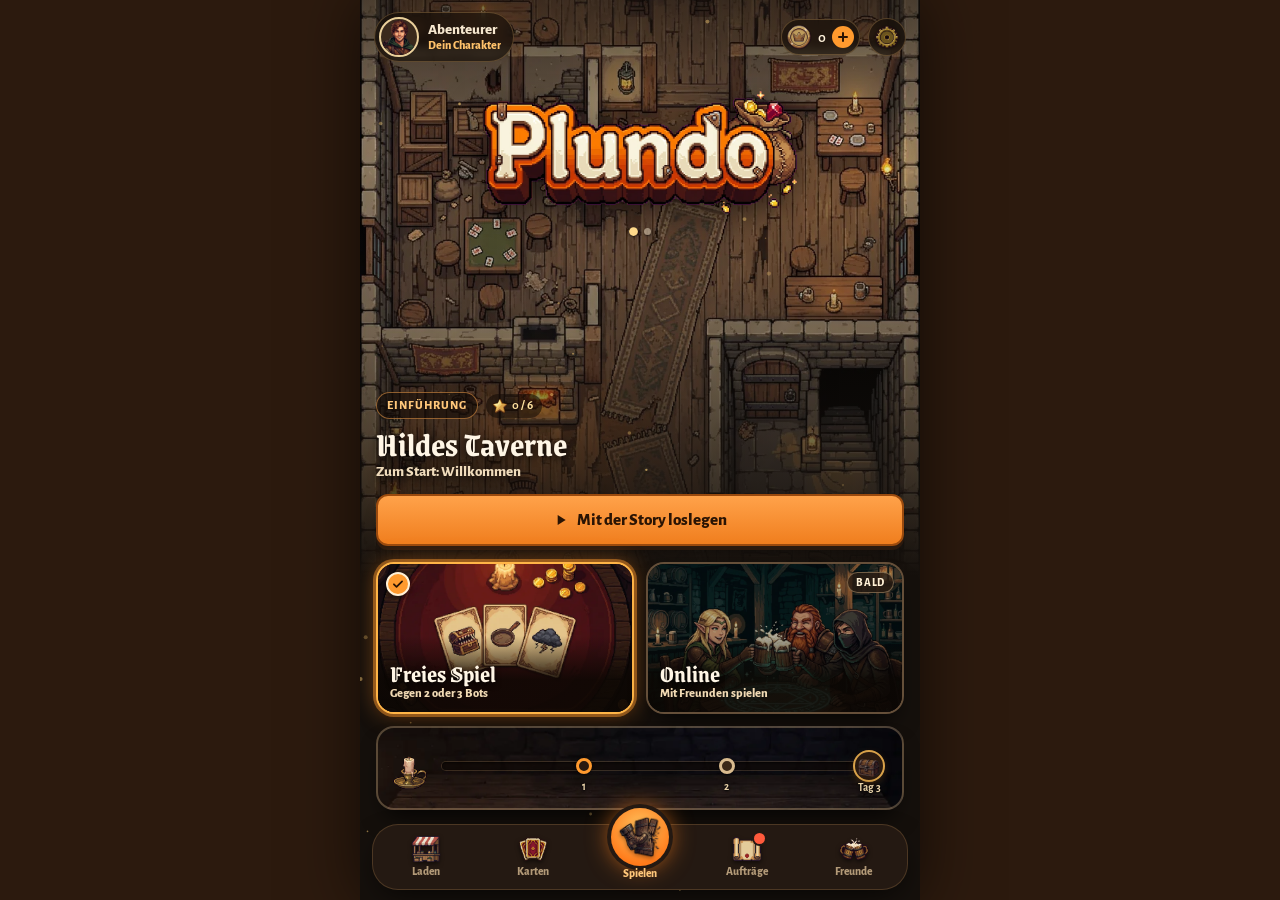
==== commit c3bc78af: "Käufe über Google Play vorbereitet: Digital Goods API und Payment Request in der Play-Store-App, Pre" ====
--- a/index.html
+++ b/index.html
@@ -314,5 +314,6 @@
 <script src="js/audio.js"></script>
 <script src="js/ui.js"></script>
 <script src="js/cloud.js"></script>
+<script src="js/billing.js"></script>
 </body>
 </html>
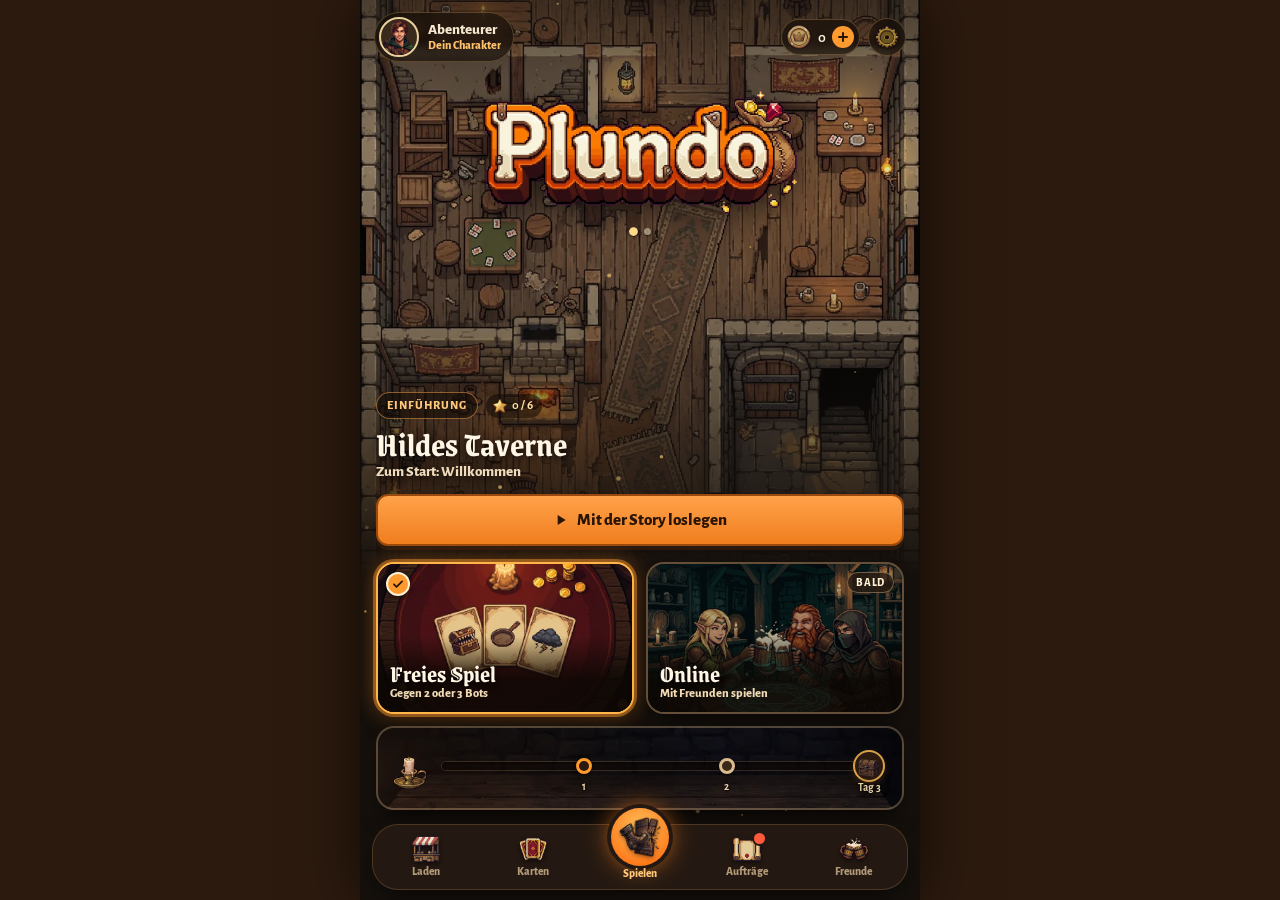
==== commit 689ba765: "Regeln überarbeitet: Volk statt Rasse, Kobold/Hehler/Exorzist, neue Fähigkeiten, Rucksack 3, Goldbeu" ====
--- a/index.html
+++ b/index.html
@@ -195,65 +195,95 @@
     <div class="content rules">
       <div class="panel quizcta"><div><b>Probespiel mit Hilde</b><span>Eine kurze Übungspartie, in der Hilde jeden Schritt erklärt.</span></div><button class="btn" type="button" data-go="tutorial">Starten</button></div>
       <div class="panel quizcta"><div><b>Regel-Quiz</b><span>Zehn Fragen: Wie sicher sitzen die Regeln?</span></div><button class="btn primary" type="button" data-go="quiz">Starten</button></div>
-<details class="rule panel" open><summary>Das Ziel</summary><div class="rule-body"><p>Wer zuerst <b>Stufe 10</b> erreicht, gewinnt. Die letzte Stufe gibt es nur für einen <b>Sieg über ein Monster</b>, nicht durch Verkaufen oder Stufenkarten.</p>
-      <p>Alle starten auf Stufe 1 als Mensch ohne Klasse, mit <b>4 Türkarten und 4 Schatzkarten</b>. Rassen, Klassen und Gegenstände darfst du sofort auslegen.</p></div></details>
-<details class="rule panel"><summary>Dein Zug</summary><div class="rule-body"><ol class="phase-list">
-        <li><div><b>Tür aufstoßen.</b> Oberste Türkarte offen aufdecken. Monster: sofort Kampf. Fluch: trifft dich sofort. Alles andere: auf die Hand oder direkt spielen.</div></li>
-        <li><div><b>Monster herausfordern.</b> Kein Monster hinter der Tür? Du darfst ein Monster von deiner Hand bekämpfen.</div></li>
+<div class="rules-search panel"><label class="rs-label" for="rules-q">Regel nachschlagen</label><input id="rules-q" class="rs-input" type="search" placeholder="z. B. Rucksack, Gleichstand, Kobold" autocomplete="off" enterkeyhint="search"><p class="rs-none hint" hidden>Dazu steht hier nichts. Versuch ein anderes Wort.</p></div>
+<details class="rule panel" open data-k="schnellstart überblick ziel kurz"><summary>Schnellstart</summary><div class="rule-body">
+      <p>Wer zuerst <b>Stufe 10</b> erreicht, gewinnt. Die letzte Stufe gibt es nur für einen <b>Sieg über ein Monster</b>.</p>
+      <p>In jedem Zug öffnest du eine Tür. Dahinter wartet oft ein Monster. Ist deine <b>Kampfstärke höher</b> als das Monster, steigst du auf und bekommst Schätze. Sonst musst du weglaufen.</p>
+      <p>Mit Gegenständen wirst du stärker, mit Volk und Klasse bekommst du Fähigkeiten. Die anderen dürfen dir in jedem Kampf dazwischenfunken, und du ihnen.</p>
+      <p>Alle starten auf Stufe 1 als Mensch ohne Klasse, mit <b>4 Türkarten und 4 Schatzkarten</b>. Völker, Klassen und Gegenstände darfst du sofort auslegen.</p></div></details>
+<details class="rule panel" data-k="zug phase tür öffnen monster herausfordern raum durchsuchen trinkgeld handkarten limit"><summary>Dein Zug</summary><div class="rule-body"><ol class="phase-list">
+        <li><div><b>Tür öffnen.</b> Die oberste Türkarte wird offen aufgedeckt. Monster: sofort Kampf. Fluch: trifft dich sofort. Alles andere kommt auf die Hand.</div></li>
+        <li><div><b>Monster herausfordern.</b> Kein Kampf hinter der Tür? Dann darfst du ein Monster von deiner Hand bekämpfen.</div></li>
         <li><div><b>Raum durchsuchen.</b> Wenn du nicht gekämpft hast: 1 Türkarte verdeckt auf die Hand.</div></li>
-        <li><div><b>Almosen.</b> Mehr als 5 Handkarten (Zwerg: 6)? Den Überschuss bekommt, wer die niedrigste Stufe hat. Bist du selbst (mit) am niedrigsten, legst du ihn ab.</div></li>
-      </ol></div></details>
-<details class="rule panel"><summary>Kampf</summary><div class="rule-body"><ul>
-        <li><b>Kampfstärke</b> = Stufe + Boni deiner Gegenstände + Einmal-Effekte.</li>
-        <li>Höher als das Monster: Sieg. <b>Gleichstand ist eine Niederlage</b>, außer für Krieger.</li>
-        <li>Sieg: meist 1 Stufe (große Monster 2) und so viele Schätze, wie auf der Karte stehen. Allein ziehst du sie verdeckt, mit Helfer offen.</li>
-        <li><b>Hilfe:</b> Genau 1 Mitspieler darf helfen, meist gegen Schätze. Seine Kampfstärke zählt dazu. Aufsteigen tust nur du, außer dein Helfer ist Elf.</li>
-        <li><b>Eingreifen:</b> Alle anderen dürfen mitmischen: Monsterverstärker, Einmal-Gegenstände für das Monster, einen Ungebetenen Gast mit einem Monster von der Hand, Flüche.</li>
-      </ul></div></details>
-<details class="rule panel"><summary>Weglaufen</summary><div class="rule-body"><ul>
+        <li><div><b>Trinkgeld.</b> Mehr als 5 Handkarten? Den Überschuss bekommt, wer die niedrigste Stufe hat. Haben das mehrere, wird reihum verteilt. Bist du selbst (mit) am niedrigsten, legst du ihn ab.</div></li>
+      </ol>
+      <p class="hint">Gegenstände im Rucksack zählen nicht als Handkarten. Lege vor dem Trinkgeld aus, was du behalten willst.</p></div></details>
+<details class="rule panel" data-k="kampf kampfstärke gleichstand sieg schätze stufe monsterstärke"><summary>Kampf</summary><div class="rule-body"><ul>
+        <li><b>Kampfstärke</b> = Stufe + Boni der ausgerüsteten Gegenstände + Einmal-Effekte. Der Rucksack zählt nicht.</li>
+        <li><b>Monsterstärke</b> = Stufe + Launen + Boni des Monsters (z. B. „+2 gegen Elfen“) + Einmal-Gegenstände für das Monster.</li>
+        <li>Höher als das Monster: Sieg. <b>Gleichstand ist eine Niederlage.</b></li>
+        <li>Sieg: meist 1 Stufe (große Monster 2) und so viele Schätze, wie auf der Karte stehen. Allein ziehst du sie verdeckt.</li>
+        <li>Mehrere Monster in einem Kampf: Stufen und Schätze zählen zusammen.</li>
+      </ul></div></details>
+<details class="rule panel" data-k="hilfe helfer beute schätze teilen abwechselnd wählen angebot"><summary>Hilfe holen und Beute teilen</summary><div class="rule-body"><ul>
+        <li>Genau <b>1 Mitspieler</b> darf helfen, meist gegen ein Angebot an Schätzen. Seine Kampfstärke zählt dazu.</li>
+        <li>Aufsteigen tust nur du.</li>
+        <li>Mit Helfer werden die Schätze <b>offen</b> gezogen. Dann wählt ihr <b>abwechselnd, du zuerst</b>, bis der Helfer die abgemachte Zahl hat. Der Rest gehört dir.</li>
+        <li>Monster-Boni gelten auch, wenn nur der Helfer betroffen ist. Ein Elf als Helfer macht die Stechmücken also stärker.</li>
+        <li>Verliert ihr, muss auch der Helfer weglaufen.</li>
+      </ul></div></details>
+<details class="rule panel" data-k="eingreifen launen stinksauer winzig riesenhaft einmal gegenstände trank hinterhalt monster fremder kampf"><summary>Eingreifen</summary><div class="rule-body"><ul>
+        <li>In jeden Kampf dürfen alle eingreifen, auch in fremde.</li>
+        <li><b>Launen</b> (z. B. „Stinksauer“, „Winzig“) spielt jeder auf ein Monster. Sie ändern seine Stärke und meist auch die Zahl der Schätze.</li>
+        <li><b>Einmal-Gegenstände</b> (Tränke & Co.) gehen direkt von der Hand, für eine Seite deiner Wahl. Manche nur für die kämpfende Seite.</li>
+        <li><b>Hinterhalt:</b> Zusammen mit einem Monster von deiner Hand in einen fremden Kampf spielen. Das Monster kämpft mit.</li>
+        <li>Flüche von der Hand gehen jederzeit, auf jeden.</li>
+        <li>Nach einem Eingriff darf die kämpfende Seite reagieren.</li>
+      </ul></div></details>
+<details class="rule panel" data-k="weglaufen flucht würfel pech niederlage nebelpulver verfolgt niemanden"><summary>Weglaufen und Pech</summary><div class="rule-body"><ul>
         <li>Verloren? Jeder Beteiligte würfelt <b>pro Monster</b> einen W6. <b>Ab 5</b> entkommst du.</li>
-        <li>Elfen bekommen +1, manche Gegenstände und Monster ändern den Wurf.</li>
-        <li>Misslingt die Flucht, trifft dich, was auf der Monsterkarte <b>bei Niederlage</b> steht.</li>
-        <li>Steht auf dem Monster „verfolgt niemanden bis Stufe X“, entkommst du bis zu dieser Stufe automatisch.</li>
-      </ul></div></details>
-<details class="rule panel"><summary>Ausrüstung</summary><div class="rule-body"><ul>
-        <li>Gleichzeitig nutzbar: 1 Kopfbedeckung, 1 Rüstung, 1 Schuhwerk und 2 Hände (zwei Einhand- oder ein Zweihand-Gegenstand). Gegenstände ohne Slot: beliebig viele.</li>
-        <li><b>Große Gegenstände:</b> nur einer, Zwerge dürfen beliebig viele tragen.</li>
-        <li>Was du gerade nicht nutzen kannst, kommt in den <b>Rucksack</b>. Dort bringt es keinen Bonus.</li>
-        <li>Anlegen und Tauschen nur im eigenen Zug und nicht im Kampf. <b>Einmal einsetzbare</b> Gegenstände (Tränke &amp; Co.) gehen jederzeit im Kampf, direkt von der Hand.</li>
-      </ul></div></details>
-<details class="rule panel"><summary>Verkaufen</summary><div class="rule-body"><ul>
-        <li>Gegenstände im Wert von zusammen <b>1.000 Goldstücken = 1 Stufe</b>. Wechselgeld gibt es nicht.</li>
-        <li>Nur im eigenen Zug, nicht im Kampf, und nie für die Siegstufe 10.</li>
-      </ul></div></details>
-<details class="rule panel"><summary>Flüche</summary><div class="rule-body"><ul>
-        <li>Beim Aufstoßen der Tür aufgedeckt: Der Fluch trifft <b>dich</b>.</li>
-        <li>Verdeckt gezogen (Raum durchsuchen, Schätze): Er kommt auf deine Hand. Du darfst ihn <b>jederzeit auf irgendwen</b> spielen.</li>
+        <li>Gegenstände, Monster und Weltregeln ändern den Wurf.</li>
+        <li>„Verfolgt niemanden bis Stufe X“: Bis zu dieser Stufe entkommst du ohne Würfeln.</li>
+        <li><b>Nebelpulver:</b> Du entkommst ohne Würfeln, vor allen Monstern des Kampfes.</li>
+        <li>Misslingt die Flucht, trifft dich das <b>Pech</b> auf der Monsterkarte.</li>
+        <li>Unter Stufe 1 kann niemand fallen.</li>
+      </ul></div></details>
+<details class="rule panel" data-k="ausrüstung rucksack anlegen kopf rüstung schuhe hände sperrig sperrige gegenstände voll"><summary>Ausrüstung und Rucksack</summary><div class="rule-body"><ul>
+        <li>Gleichzeitig nutzbar: 1 Kopfbedeckung, 1 Rüstung, 1 Schuhwerk und 2 Hände (zwei Einhand- oder ein Zweihand-Gegenstand). Gegenstände ohne Platz: beliebig viele.</li>
+        <li><b>Sperrige Gegenstände:</b> nur einer, Zwerge dürfen beliebig viele haben. Das gilt für Ausrüstung und Rucksack zusammen.</li>
+        <li>Was du gerade nicht nutzt, kommt in den <b>Rucksack</b>: höchstens <b>3 Gegenstände</b>, beim Zwerg 5. Dort bringt es keinen Bonus.</li>
+        <li>Belegst du einen Platz neu, wandert der alte Gegenstand in den Rucksack. Ist der voll, kommt er auf die Hand.</li>
+        <li>Manche Gegenstände wirken nur mit dem passenden Volk oder der passenden Klasse.</li>
+        <li>Anlegen und Tauschen nur im eigenen Zug und nicht im Kampf.</li>
+      </ul></div></details>
+<details class="rule panel" data-k="verkaufen gold goldbeutel 1000 stufe kaufen wechselgeld kobold hehler"><summary>Verkaufen und Goldbeutel</summary><div class="rule-body"><ul>
+        <li>Gegenstände und Einmal-Gegenstände kannst du verkaufen. Der Wert steht auf der Karte.</li>
+        <li>Je <b>1.000 Gold</b> gibt es <b>1 Stufe</b>.</li>
+        <li>Was übrig bleibt, kommt in deinen <b>Goldbeutel</b> und zählt beim nächsten Verkauf mit.</li>
+        <li>Nur im eigenen Zug, nicht im Kampf, und nie für die Siegstufe.</li>
+        <li>Kobolde bekommen einmal pro Zug 200 Gold extra. Hehler verkaufen auch Flüche und Launen, für je 200 Gold.</li>
+      </ul></div></details>
+<details class="rule panel" data-k="stufenkarte stufenkarten siegstufe stufe 10 9"><summary>Stufenkarten und Siegstufe</summary><div class="rule-body"><ul>
+        <li>Eine Stufenkarte bringt 1 Stufe. Spielen darfst du sie im eigenen Zug, nicht im Kampf.</li>
+        <li>Verkaufen, Stufenkarten und die Pilzpfanne bringen dich höchstens auf Stufe 9.</li>
+        <li>Die letzte Stufe gibt es nur für einen Monstersieg. In Boss-Stationen gewinnt, wer den Boss besiegt.</li>
+      </ul></div></details>
+<details class="rule panel" data-k="fluch flüche verdeckt offen glücksamulett"><summary>Flüche</summary><div class="rule-body"><ul>
+        <li>Beim Öffnen der Tür aufgedeckt: Der Fluch trifft dich.</li>
+        <li>Verdeckt gezogen (Raum durchsuchen, Schätze): Er kommt auf deine Hand. Du darfst ihn jederzeit auf irgendwen spielen.</li>
         <li>Verlangt der Fluch etwas, das das Opfer nicht hat, passiert nichts.</li>
-      </ul></div></details>
-<details class="rule panel"><summary>Tod</summary><div class="rule-body"><p>Du behältst Stufe, Rasse und Klasse. Alles andere ist weg: Die anderen teilen sich deine Gegenstände, die höchste Stufe zuerst, der Rest wird abgelegt. Zu Beginn deines nächsten Zuges ziehst du neu 4 Tür- und 4 Schatzkarten.</p></div></details>
-<details class="rule panel"><summary>Rassen und Klassen</summary><div class="rule-body"><p class="muted small">Höchstens 1 Rasse und 1 Klasse, jederzeit ablegbar. Ohne Rassenkarte bist du Mensch.</p>
-      <div class="tbl-wrap">
-      <table class="rtab">
-        <thead><tr><th>Karte</th><th>Was sie kann</th></tr></thead>
-        <tbody>
-          <tr><td><b>Elf</b></td><td>+1 beim Weglaufen. Steigt auf, wenn er jemandem beim Sieg hilft.</td></tr>
-          <tr><td><b>Zwerg</b></td><td>Beliebig viele Große Gegenstände, 6 Handkarten.</td></tr>
-          <tr><td><b>Halbling</b></td><td>Einen Gegenstand pro Zug zum doppelten Preis verkaufen. Nach einem misslungenen Fluchtwurf 1 Karte abwerfen und neu würfeln.</td></tr>
-          <tr><td><b>Krieger</b></td><td>Gewinnt bei Gleichstand. Im Kampf bis zu 3 Karten abwerfen, je +1.</td></tr>
-          <tr><td><b>Zauberer</b></td><td>Nach einem misslungenen Fluchtwurf bis zu 3 Karten abwerfen, je +1 auf den Wurf.</td></tr>
-          <tr><td><b>Dieb</b></td><td>Anderen im Kampf in den Rücken fallen: 1 Karte abwerfen, −2 für den Kämpfer.</td></tr>
-          <tr><td><b>Priester</b></td><td>Gegen Untote je abgeworfener Karte +3, höchstens 3 Karten.</td></tr>
-        </tbody>
-      </table>
-      </div></div></details>
-<details class="rule panel"><summary>Tipps</summary><div class="rule-body"><ul>
-        <li>Rüste alles aus, bevor du die Tür aufstößt.</li>
+        <li>Das <b>Glücksamulett</b> wehrt einen Fluch ab.</li>
+      </ul></div></details>
+<details class="rule panel" data-k="tod tot sterben"><summary>Tod</summary><div class="rule-body"><p>Du behältst Stufe, Volk und Klasse. Deine Handkarten werden abgelegt. Von deinen Gegenständen nimmt sich <b>jeder andere einen</b>, die höchste Stufe zuerst; der Rest wird abgelegt. Zu Beginn deines nächsten Zuges ziehst du 4 Tür- und 4 Schatzkarten.</p></div></details>
+<details class="rule panel" data-k="völker volk klassen klasse fähigkeit elf zwerg kobold mensch krieger zauberer hehler exorzist pirat gegenzauber"><summary>Völker und Klassen</summary><div class="rule-body"><p>Höchstens 1 Volk und 1 Klasse, jederzeit ablegbar. Eine neue Karte ersetzt die alte. Ohne Volkskarte bist du Mensch, ohne Fähigkeit.</p>
+      <table class="rc-table"><thead><tr><th>Karte</th><th>Was sie kann</th></tr></thead><tbody>
+        <tr><td>Elf</td><td>Scharfe Augen: Durchsuchst du den Raum, ziehst du 2 Karten und behältst 1.</td></tr>
+        <tr><td>Zwerg</td><td>Beliebig viele Sperrige Gegenstände. Rucksack 5 statt 3.</td></tr>
+        <tr><td>Kobold</td><td>Feilschen: Einmal pro Zug bringt ein Verkauf 200 Gold extra.</td></tr>
+        <tr><td>Krieger</td><td>Allein stark: Ohne Helfer +3 im Kampf.</td></tr>
+        <tr><td>Zauberer</td><td>Gegenzauber: Einmal pro Kampf 2 Karten abwerfen und eine Laune oder einen Einmal-Gegenstand gegen dich aufheben. Nach einem misslungenen Fluchtwurf bis zu 3 Karten abwerfen, je +1.</td></tr>
+        <tr><td>Hehler</td><td>Verkauft auch Flüche und Launen, für je 200 Gold.</td></tr>
+        <tr><td>Exorzist</td><td>Gegen Untote +3. Untote verfolgen ihn beim Weglaufen nie.</td></tr>
+        <tr><td>Pirat</td><td>Nur auf hoher See. Gewinnt er ohne Helfer, zieht er 1 Schatz mehr. Bei Seegang gibt er keine Karte ab.</td></tr>
+      </tbody></table></div></details>
+<details class="rule panel" data-k="tipps tipp strategie"><summary>Tipps</summary><div class="rule-body"><ul>
+        <li>Rüste alles aus, bevor du die Tür öffnest.</li>
         <li>Fordere nur Monster heraus, die du mit Puffer schlägst. Die anderen greifen ein.</li>
-        <li>Hebe Monsterverstärker und Tränke für den Moment auf, in dem jemand kurz vor Stufe 10 steht.</li>
-        <li>Lege vor den Almosen Gegenstände aus, sonst verschenkst du sie.</li>
+        <li>Hebe Launen und Tränke für den Moment auf, in dem jemand kurz vor Stufe 10 steht.</li>
+        <li>Lege vor dem Trinkgeld Gegenstände aus oder in den Rucksack, sonst verschenkst du sie.</li>
         <li>Wer vorne liegt, wird von allen gebremst. Biete Beute an, wenn du Hilfe brauchst.</li>
       </ul></div></details>
+
     </div>
   </section>
 
@@ -278,7 +308,7 @@
       <div class="panel pf-sec">
         <h4 class="lbl">Porträt</h4>
         <div class="pf-grid" id="pf-portraits"></div>
-        <p class="hint">Nur die Optik. Rasse und Klasse bestimmen im Spiel weiter deine Karten.</p>
+        <p class="hint">Nur die Optik. Volk und Klasse bestimmen im Spiel weiter deine Karten.</p>
       </div>
       <div class="panel pf-sec">
         <h4 class="lbl">Rahmen</h4>
--- a/css/app.css
+++ b/css/app.css
@@ -1585,3 +1585,23 @@
 .acc-link[disabled],.acc-del[disabled]{opacity:.5}
 .legal-links{margin:12px 0 0;font-size:15px}
 .legal-links a,.acc-small a{color:#9a3a14}
+
+/* Easter Egg: Hoppel */
+.endov.egg .egg-pic{width:132px;height:132px;margin:0 auto 6px;border-radius:50%;overflow:hidden;border:4px solid #e7c27a;box-shadow:0 4px 0 rgba(0,0,0,.25);animation:hop 1.1s ease-in-out infinite}
+.endov.egg .egg-pic img{width:100%;height:100%;object-fit:cover;image-rendering:pixelated}
+@keyframes hop{0%,100%{transform:translateY(0)}35%{transform:translateY(-14px)}55%{transform:translateY(0)}70%{transform:translateY(-5px)}}
+
+/* Goldwert beim Verkaufen und Goldbeutel */
+.mc{position:relative}
+.mc-gold{position:absolute;left:50%;top:44%;transform:translate(-50%,-50%);padding:3px 8px;border-radius:999px;background:linear-gradient(#ffe48a,#e3a92b);border:1.5px solid #7a4d0a;color:#3a2203;font:800 12px/1.1 var(--body);white-space:nowrap;box-shadow:0 2px 5px rgba(0,0,0,.5);pointer-events:none;z-index:2}
+.mc.tiny .mc-gold{font-size:10px;padding:2px 6px}
+.mlv em.gold{font-style:normal;margin-left:4px;padding:1px 6px;border-radius:999px;background:#e3a92b;color:#2a1700;font:800 11px/1.4 var(--body)}
+/* Regeln: Suche und Völker-Tabelle */
+.rules-search{display:flex;flex-direction:column;gap:6px}
+.rs-label{font:800 13px/1.2 var(--body)}
+.rs-input{width:100%;box-sizing:border-box;padding:10px 12px;border-radius:10px;border:2px solid var(--edge);background:#fffaf0;color:#2a1a0e;font:600 15px/1.2 var(--body)}
+.rs-none{margin:0}
+.rc-table{width:100%;border-collapse:collapse;font-size:13px}
+.rc-table th,.rc-table td{text-align:left;vertical-align:top;padding:6px 4px;border-bottom:1px solid rgba(0,0,0,.15)}
+.rc-table td:first-child{font-weight:800;white-space:nowrap;padding-right:10px}
+details.rule[hidden]{display:none}
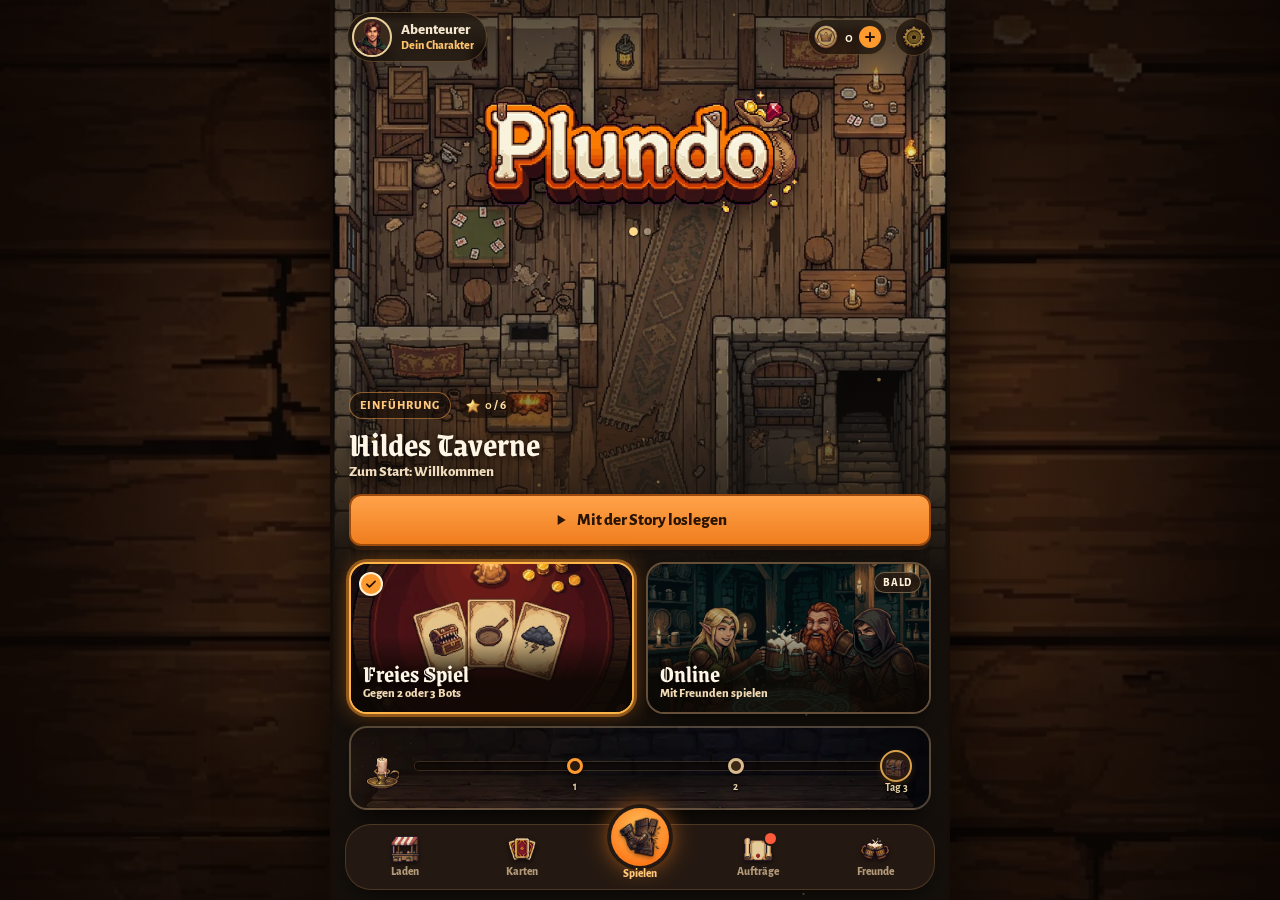
==== commit a168cd25: "Breite Ansicht: PC (Gegner mit Ausrüstung, Notizen, Kampfaufschlüsselung, Figur, Kartenvorschau, Tas" ====
--- a/index.html
+++ b/index.html
@@ -131,6 +131,11 @@
     <div class="act" id="act" aria-live="polite"></div>
     <div class="mebar" id="mebar"></div>
     <div class="hand" id="hand" aria-label="Deine Hand"></div>
+    <div class="wopps" id="wopps" aria-label="Gegner"></div>
+    <aside class="wlog" id="wlog" aria-label="Spielleiter-Notizen"></aside>
+    <aside class="wside" aria-label="Deine Figur"><div id="wfight"></div><div id="wme"></div></aside>
+    <div class="wpile" id="wpile"></div>
+    <div class="wprev" id="wprev" aria-hidden="true"></div>
     <div class="tutdim" id="tutdim" hidden><i></i></div>
     <div class="tutor" id="tutor" hidden aria-live="polite"></div>
   </section>
--- a/css/app.css
+++ b/css/app.css
@@ -1605,3 +1605,100 @@
 .rc-table th,.rc-table td{text-align:left;vertical-align:top;padding:6px 4px;border-bottom:1px solid rgba(0,0,0,.15)}
 .rc-table td:first-child{font-weight:800;white-space:nowrap;padding-right:10px}
 details.rule[hidden]{display:none}
+
+/* ================= Breite Ansicht ================= */
+.wopps,.wlog,.wside,.wpile,.wprev{display:none}
+#app.lay-pc,#app.lay-tab{max-width:none}
+#app.lay-pc #sheetwrap,#app.lay-tab #sheetwrap{max-width:600px}
+#app.lay-pc .mebar,#app.lay-tab .mebar{display:none}
+.wpanel{background:rgba(24,13,6,.62);border:1px solid rgba(255,220,160,.18);border-radius:16px;padding:10px 12px;color:var(--on-wood)}
+.wp-h{margin:0 0 6px;font:800 13px/1.2 var(--body);letter-spacing:.04em;text-transform:uppercase;color:var(--on-wood-muted)}
+.wlog .loglist{margin:0;padding:0;list-style:none;font-size:13.5px;line-height:1.35;display:flex;flex-direction:column;gap:6px}
+.wlog .loglist li{padding:4px 0;border-bottom:1px solid rgba(255,255,255,.07)}
+.wlog .loglist li.l-good{color:#bfe6a6}.wlog .loglist li.l-bad{color:#f3b0a0}.wlog .loglist li.l-rule{color:#e9d49a}
+.wlog{overflow-y:auto;scrollbar-width:thin;margin:6px 0 6px 10px;min-height:0}
+.wside{overflow-y:auto;scrollbar-width:thin;margin:6px 10px 10px 0;min-height:0;display:none;flex-direction:column;gap:8px}
+.wme-in{padding:0;overflow:hidden;background:var(--card);color:var(--ink);border:2px solid var(--edge)}
+.wme-in .hbody{padding:8px 10px 10px}
+.wme-in .sh-hero{border-radius:0}
+.wfight-in .parts{margin:0 0 6px;padding:0;list-style:none;font-size:13.5px}
+.wfight-in .parts li{display:flex;justify-content:space-between;gap:8px;padding:2px 0}
+.wfight-in .parts li.sum{border-top:1px solid rgba(255,255,255,.2);margin-top:2px;padding-top:4px;font-weight:800}
+.wfight-in .lbl{margin:6px 0 2px;font-size:12px;color:var(--on-wood-muted)}
+.wfight-in .hint{margin:4px 0 0;font-size:12.5px;color:var(--on-wood-muted)}
+
+/* PC: Gegner mit Ausrüstung oben, Notizen links, Figur rechts */
+#app.lay-pc #scr-game{grid-template-columns:300px minmax(0,1fr) 380px;grid-template-rows:auto auto minmax(0,1fr) auto auto;
+  grid-template-areas:"top top top" "wopps wopps wopps" "wlog table wside" "wlog act wside" "hand hand wside"}
+#app.lay-pc .topbar{grid-area:top}
+#app.lay-pc .opps{display:none}
+#app.lay-pc .wopps{grid-area:wopps;display:grid;grid-template-columns:repeat(auto-fit,minmax(0,1fr));gap:8px;padding:4px 10px 6px}
+#app.lay-pc .wlog{grid-area:wlog;display:block}
+#app.lay-pc .table{grid-area:table;margin:6px 10px 0}
+#app.lay-pc .act{grid-area:act}
+#app.lay-pc .hand{grid-area:hand;min-height:180px}
+#app.lay-pc .hand .mc{width:120px;height:156px}
+#app.lay-pc .wside{grid-area:wside;display:flex}
+#app.lay-pc .wpile{grid-area:table;display:flex;align-self:end;justify-self:start;flex-direction:column;gap:4px;margin:0 0 12px 24px;z-index:2;pointer-events:none}
+.wp-lbl{font:800 11px/1 var(--body);color:var(--on-wood-muted);text-shadow:0 1px 2px #000}
+.wp-cards{display:flex;gap:6px}
+#app.lay-pc .wprev{grid-area:table;display:block;align-self:start;justify-self:end;margin:14px 22px 0 0;z-index:5;pointer-events:none;width:270px}
+.wprev-in{transform-origin:top right;animation:wprev .12s ease-out}
+.wprev-in .bc{box-shadow:0 14px 34px rgba(0,0,0,.6)}
+@keyframes wprev{from{opacity:0;transform:scale(.96)}to{opacity:1;transform:none}}
+.wopp{display:flex;flex-direction:column;gap:6px;padding:8px 10px;border-radius:14px;background-color:var(--card);background-size:cover;background-position:center;border:2px solid var(--fc,var(--edge));box-shadow:0 3px 0 var(--wood-dark);color:var(--ink);min-width:0}
+.wopp.turn{box-shadow:0 0 0 3px #f5b84a,0 3px 0 var(--wood-dark)}
+.wopp.dead{filter:grayscale(.8) brightness(.8)}
+.wo-head{display:flex;align-items:center;gap:10px;background:none;border:0;padding:0;text-align:left;color:inherit;cursor:pointer;min-width:0}
+.wo-head .pt{position:relative;flex:0 0 auto}
+.wo-head .pt img{width:46px;height:46px;border-radius:50%;object-fit:cover;object-position:50% 20%;border:2px solid var(--edge);background:var(--paper)}
+.wo-head .lvb{position:absolute;right:-4px;bottom:-4px;min-width:20px;height:20px;border-radius:10px;background:#7a1d12;color:#fff;font:800 12px/20px var(--body);text-align:center;border:2px solid #fbe3b0}
+.wo-t{display:flex;flex-direction:column;gap:2px;min-width:0;padding:4px 8px;border-radius:10px;background:rgba(251,243,223,.92)}
+.wo-t b{font:800 15px/1.1 var(--body)}
+.wo-t .tag{align-self:flex-start}
+.wo-t .os{display:flex;flex-wrap:wrap;gap:4px 10px;font:800 12.5px/1.2 var(--body)}
+.wo-t .os span{display:inline-flex;align-items:center;gap:3px}
+.wo-t .os img{width:15px;height:15px}
+.wo-t .os .gold{padding:0 6px;border-radius:999px;background:#e3a92b;color:#2a1700}
+.wo-t .os .neg{color:#a3271b}
+.wo-eq{display:flex;flex-wrap:wrap;align-items:center;gap:5px;padding:5px;border-radius:10px;background:rgba(251,243,223,.85)}
+.wo-eq .mc.tiny{width:54px;height:70px}
+.wo-empty{display:inline-grid;place-items:center;width:54px;height:70px;border:2px dashed rgba(90,60,30,.4);border-radius:8px}
+.wo-empty img{width:24px;height:24px;opacity:.45}
+.wo-empty.txt{font:800 11px/1.1 var(--body);color:rgba(60,40,20,.6)}
+.wo-sep{width:2px;align-self:stretch;margin:0 2px;background:rgba(90,60,30,.25);border-radius:1px}
+
+/* Tablet quer: Gegner und Notizen links, Figur rechts */
+#app.lay-tab #scr-game{grid-template-columns:250px minmax(0,1fr) 300px;grid-template-rows:auto auto minmax(0,1fr) auto auto;
+  grid-template-areas:"top top top" "opps table wside" "wlog table wside" "wlog act wside" "hand hand wside"}
+#app.lay-tab .topbar{grid-area:top}
+#app.lay-tab .opps{grid-area:opps;flex-direction:column;padding:6px 0 4px 10px}
+#app.lay-tab .opps .oc{width:100%}
+#app.lay-tab .wlog{grid-area:wlog;display:block}
+#app.lay-tab .table{grid-area:table;margin:6px 10px 0}
+#app.lay-tab .act{grid-area:act}
+#app.lay-tab .hand{grid-area:hand}
+#app.lay-tab .wside{grid-area:wside;display:flex}
+#app.lay-tab #wfight{display:none}
+/* Breite Ansicht: Feinschliff */
+.pd{display:inline-flex;align-items:center;gap:6px}
+.pd-l{display:none;font:800 13px/1 var(--body);color:var(--ink);opacity:.45}
+.pd.on .pd-l{opacity:1}.pd.done .pd-l{opacity:.7}
+#app.lay-pc .pd-l,#app.lay-tab .pd-l{display:inline}
+html.wide-game #sheetwrap{max-width:none}
+html.wide-game #sheetwrap .sheet{max-width:620px;margin:0 auto;border-radius:22px 22px 0 0}
+#app.lay-pc .wlog,#app.lay-tab .wlog{display:flex;flex-direction:column;overflow:hidden}
+.wlog .wpanel{flex:1;min-height:0;overflow-y:auto;scrollbar-width:thin}
+#app.lay-pc .wprev{grid-area:wside;align-self:start;justify-self:center;margin:8px 0 0;width:300px}
+.wo-eq .mc.tiny,.wo-empty{width:46px;height:60px}
+.wo-eq .mc.tiny .mc-name{font-size:9px}
+.wo-empty img{width:20px;height:20px}
+#app.lay-pc .wopps{align-items:start}
+.wopp{background-size:cover}
+#app.lay-pc .wopps{grid-template-columns:repeat(3,minmax(0,1fr))}
+#app.lay-pc .decks,#app.lay-tab .decks{transform:scale(1.6);margin:30px 0}
+#app.lay-pc .idle-txt,#app.lay-tab .idle-txt{font-size:22px;margin-top:18px}
+/* Breite Bildschirme außerhalb des Spiels: etwas breitere Spalte, Tisch als Hintergrund statt leerer Ränder */
+html.wide-any body{background:radial-gradient(ellipse at center,rgba(10,5,2,.35),rgba(10,5,2,.82) 70%),url(../art/hintergrund-tisch.webp) center/cover no-repeat,var(--wood-dark)}
+html.wide-any:not(.wide-game) #app{max-width:620px;border-left:3px solid rgba(0,0,0,.45);border-right:3px solid rgba(0,0,0,.45);box-shadow:0 0 80px rgba(0,0,0,.85)}
+html.wide-any:not(.wide-game) #sheetwrap{max-width:620px}
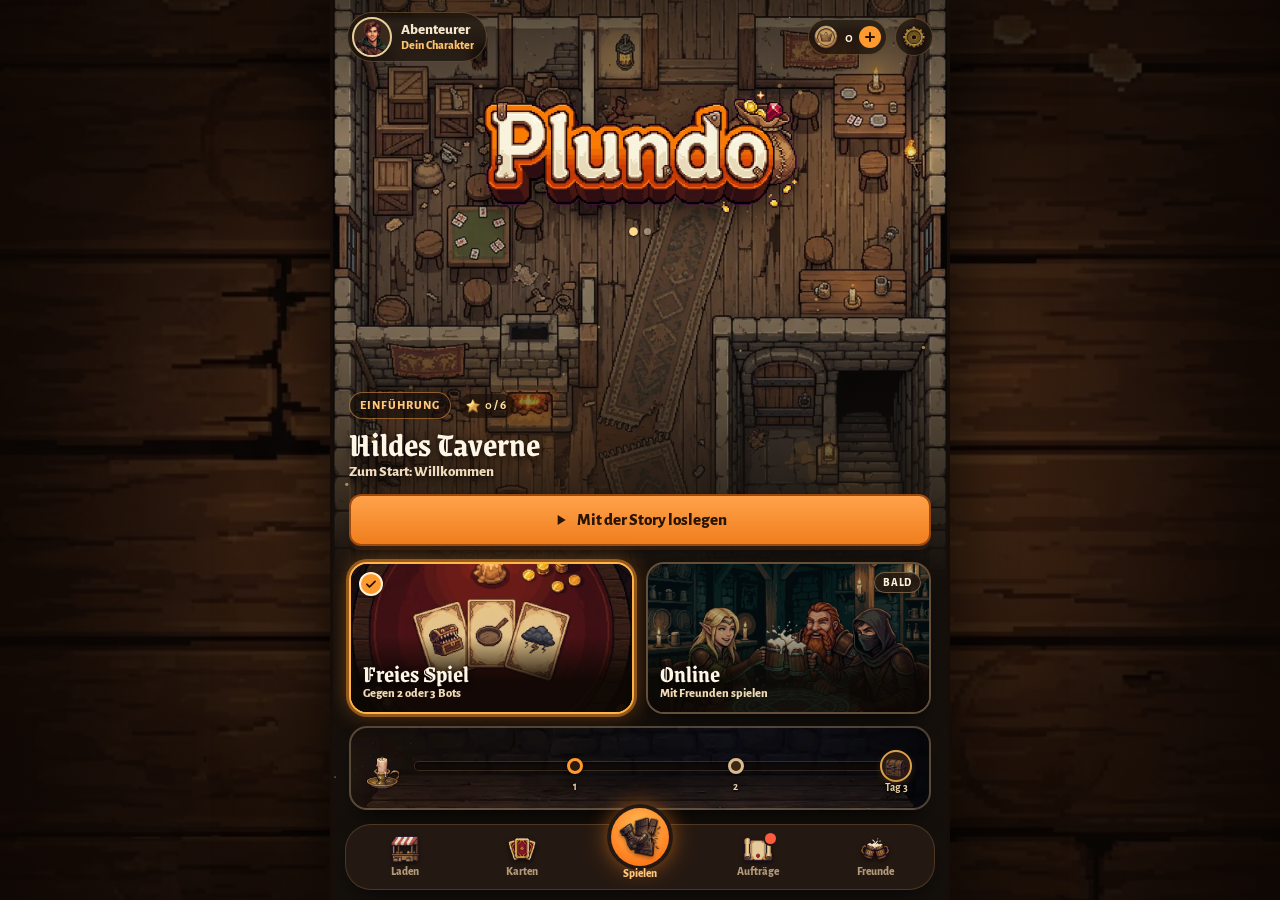
==== commit 5033b506: "Trinkgeld heißt jetzt Abgabe Co-Authored-By: Claude Opus 5.5 <noreply@anthropic.com> Claude-Session:" ====
--- a/index.html
+++ b/index.html
@@ -210,9 +210,9 @@
         <li><div><b>Tür öffnen.</b> Die oberste Türkarte wird offen aufgedeckt. Monster: sofort Kampf. Fluch: trifft dich sofort. Alles andere kommt auf die Hand.</div></li>
         <li><div><b>Monster herausfordern.</b> Kein Kampf hinter der Tür? Dann darfst du ein Monster von deiner Hand bekämpfen.</div></li>
         <li><div><b>Raum durchsuchen.</b> Wenn du nicht gekämpft hast: 1 Türkarte verdeckt auf die Hand.</div></li>
-        <li><div><b>Trinkgeld.</b> Mehr als 5 Handkarten? Den Überschuss bekommt, wer die niedrigste Stufe hat. Haben das mehrere, wird reihum verteilt. Bist du selbst (mit) am niedrigsten, legst du ihn ab.</div></li>
+        <li><div><b>Abgabe.</b> Mehr als 5 Handkarten? Den Überschuss bekommt, wer die niedrigste Stufe hat. Haben das mehrere, wird reihum verteilt. Bist du selbst (mit) am niedrigsten, legst du ihn ab.</div></li>
       </ol>
-      <p class="hint">Gegenstände im Rucksack zählen nicht als Handkarten. Lege vor dem Trinkgeld aus, was du behalten willst.</p></div></details>
+      <p class="hint">Gegenstände im Rucksack zählen nicht als Handkarten. Lege vor der Abgabe aus, was du behalten willst.</p></div></details>
 <details class="rule panel" data-k="kampf kampfstärke gleichstand sieg schätze stufe monsterstärke"><summary>Kampf</summary><div class="rule-body"><ul>
         <li><b>Kampfstärke</b> = Stufe + Boni der ausgerüsteten Gegenstände + Einmal-Effekte. Der Rucksack zählt nicht.</li>
         <li><b>Monsterstärke</b> = Stufe + Launen + Boni des Monsters (z. B. „+2 gegen Elfen“) + Einmal-Gegenstände für das Monster.</li>
@@ -285,7 +285,7 @@
         <li>Rüste alles aus, bevor du die Tür öffnest.</li>
         <li>Fordere nur Monster heraus, die du mit Puffer schlägst. Die anderen greifen ein.</li>
         <li>Hebe Launen und Tränke für den Moment auf, in dem jemand kurz vor Stufe 10 steht.</li>
-        <li>Lege vor dem Trinkgeld Gegenstände aus oder in den Rucksack, sonst verschenkst du sie.</li>
+        <li>Lege vor der Abgabe Gegenstände aus oder in den Rucksack, sonst verschenkst du sie.</li>
         <li>Wer vorne liegt, wird von allen gebremst. Biete Beute an, wenn du Hilfe brauchst.</li>
       </ul></div></details>
 
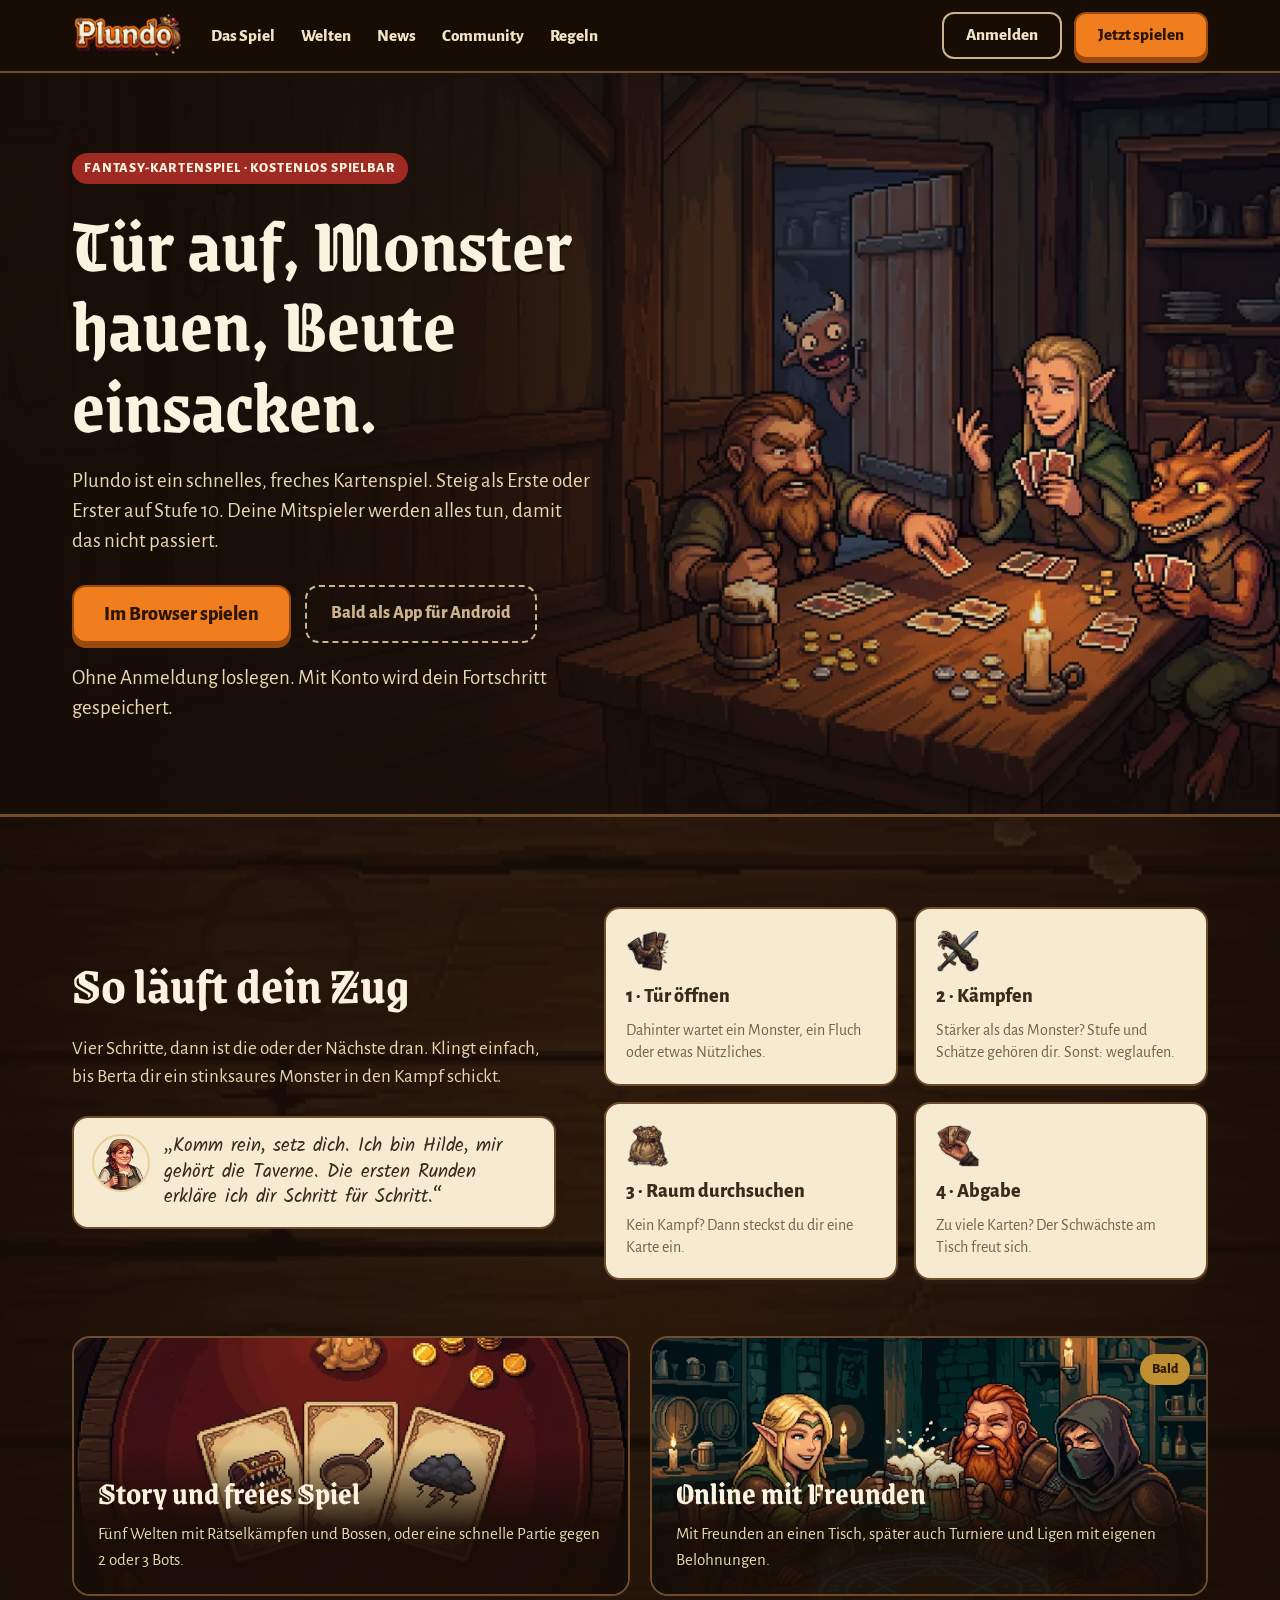
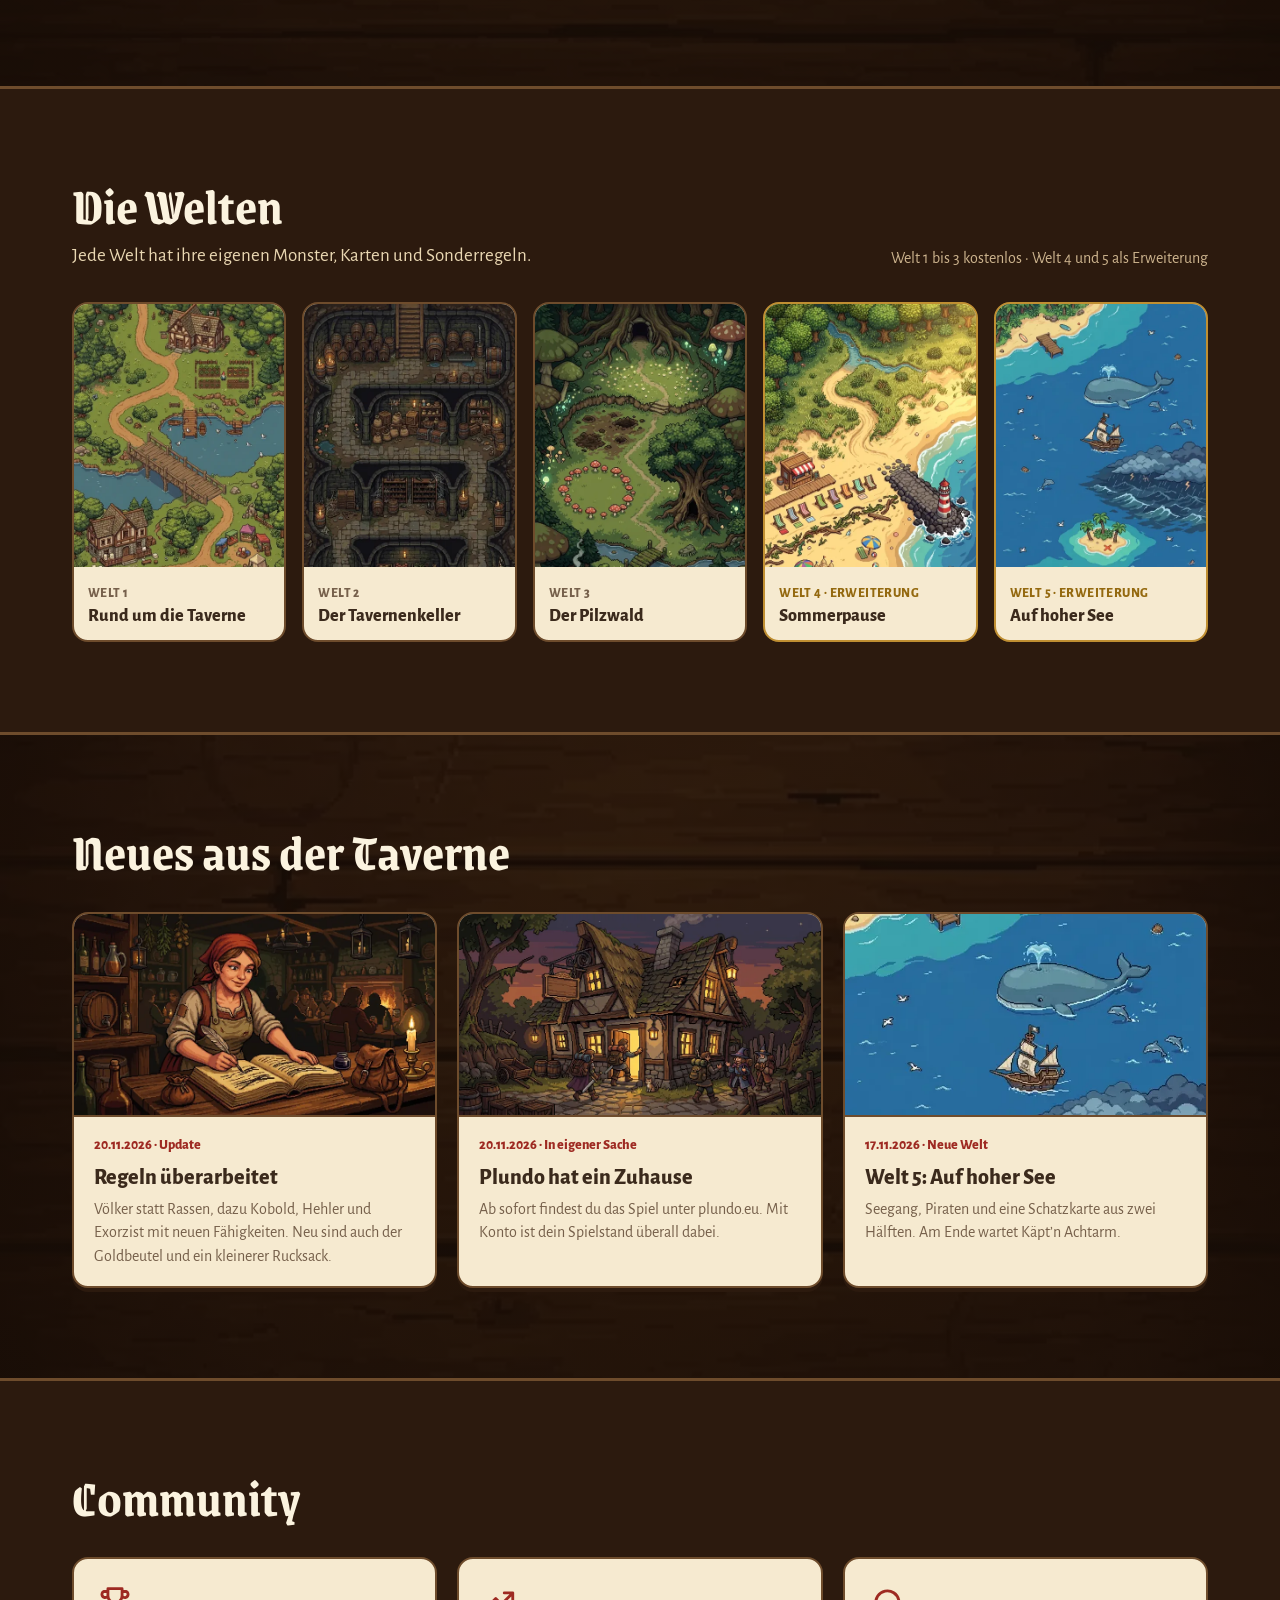
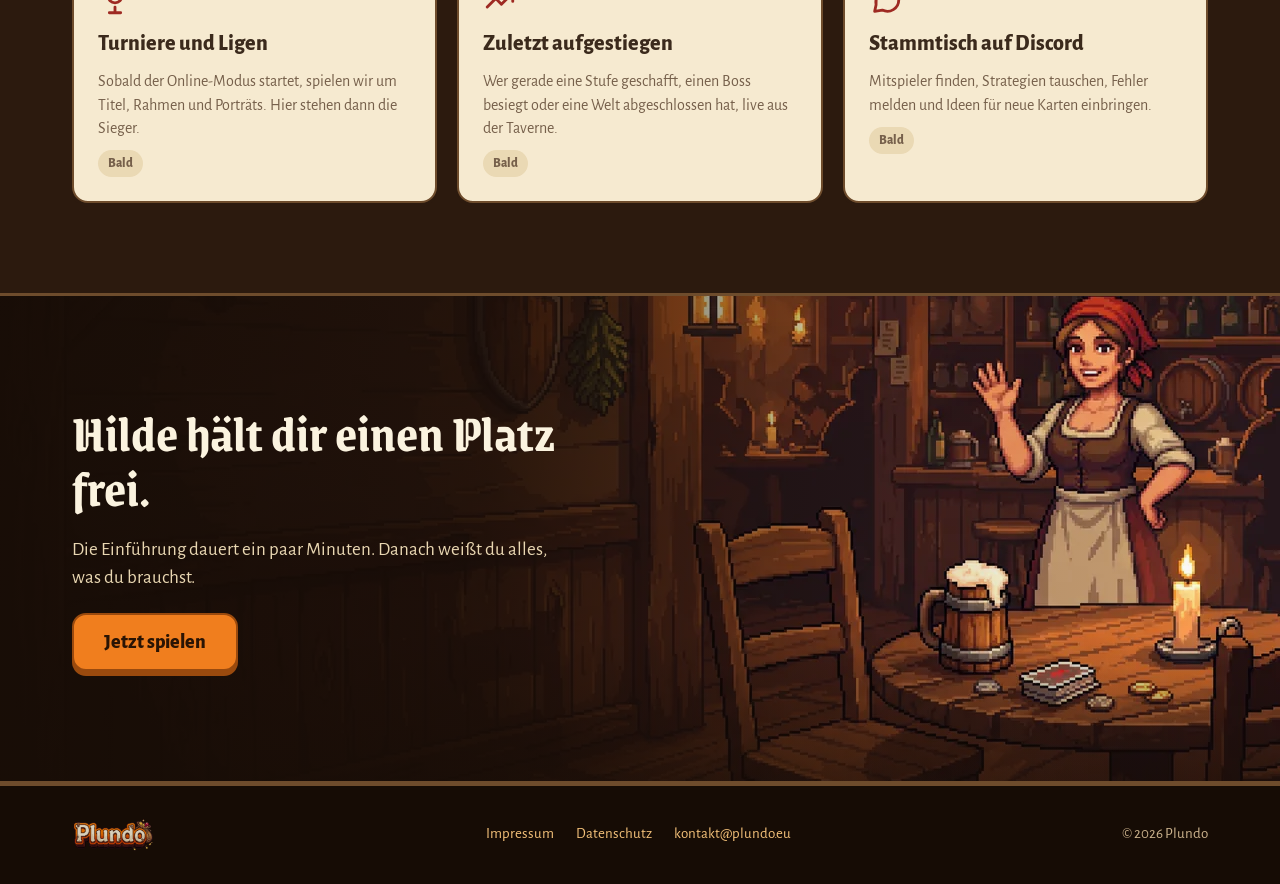
==== commit e8dd99e2: "Website auf plundo.eu, Spiel zieht nach /spiel/ um - Neue Startseite mit Spielablauf, Welten, News u" ====
--- a/index.html
+++ b/index.html
@@ -1,354 +1,181 @@
-<!DOCTYPE html>
+<!doctype html>
 <html lang="de">
 <head>
 <meta charset="utf-8">
-<meta name="viewport" content="width=device-width, initial-scale=1, viewport-fit=cover">
-<meta name="theme-color" content="#15100c">
-<meta name="mobile-web-app-capable" content="yes">
-<meta name="apple-mobile-web-app-capable" content="yes">
-<meta name="apple-mobile-web-app-status-bar-style" content="black-translucent">
-<meta name="apple-mobile-web-app-title" content="Plundo">
-<meta name="description" content="Fantasy-Kartenspiel gegen Bots: Monster besiegen, Beute machen, Stufe 10 erreichen.">
-<link rel="manifest" href="manifest.webmanifest">
-<link rel="icon" type="image/png" href="app-icons/icon-192.png">
-<link rel="apple-touch-icon" href="app-icons/apple-touch-icon.png">
-<title>Plundo</title>
-<link rel="stylesheet" href="css/app.css">
+<meta name="viewport" content="width=device-width, initial-scale=1">
+<title>Plundo – das freche Fantasy-Kartenspiel</title>
+<meta name="description" content="Plundo ist ein schnelles, freches Fantasy-Kartenspiel: Tür auf, Monster hauen, Beute einsacken. Kostenlos im Browser spielen.">
+<meta name="theme-color" content="#1f1209">
+<link rel="icon" href="assets/favicon.png">
+<link rel="preload" href="assets/grenze-gotisch-latin-700-normal.woff2" as="font" type="font/woff2" crossorigin>
+<meta property="og:title" content="Plundo – das freche Fantasy-Kartenspiel">
+<meta property="og:description" content="Tür auf, Monster hauen, Beute einsacken. Kostenlos im Browser spielen.">
+<meta property="og:image" content="https://plundo.eu/assets/hero-1280.webp">
+<meta property="og:url" content="https://plundo.eu/">
+<link rel="stylesheet" href="css/site.css">
+<script>
+// Alte Startbildschirm-App (vor dem Umzug nach /spiel/) direkt ins Spiel schicken
+if (matchMedia('(display-mode: standalone)').matches) location.replace('spiel/');
+if ('serviceWorker' in navigator) navigator.serviceWorker.getRegistration('/').then(r => { if (r && r.scope === location.origin + '/') r.update(); });
+</script>
 </head>
 <body>
-<div id="app">
-  <div class="tide" aria-hidden="true"><i></i></div>
 
-  <!-- ============ Startbildschirm ============ -->
-  <section id="scr-title" class="screen" aria-label="Startbildschirm">
-    <div class="t-hero" aria-hidden="true"><img id="t-map" src="art/karte-welt1.webp" alt=""></div>
-    <canvas id="motes" aria-hidden="true"></canvas>
-    <header class="t-top">
-      <button class="t-me" type="button" data-go="profile" aria-label="Dein Charakter"><span class="t-pt" id="t-pt"><img src="icons/portrait-du.png" alt=""></span><span class="t-who"><b id="t-name">Abenteurer</b><small id="t-title">Dein Charakter</small></span></button>
-      <div class="t-right">
-        <button class="t-coins" type="button" data-go="shop" aria-label="Münzen, zum Krämerladen"><img src="icons/muenze-voll.png" alt=""><b id="shop-info">0</b><span class="t-plus" aria-hidden="true"><svg viewBox="0 0 12 12"><path d="M6 2v8M2 6h8" /></svg></span></button>
-        <button class="t-gear" type="button" data-go="settings" aria-label="Optionen"><img src="icons/nav-optionen.png" alt=""></button>
-      </div>
-    </header>
-    <h1 class="t-logo"><img src="art/logo-plundo.webp" alt="Plundo" width="960" height="397"></h1>
-    <div class="t-dots" id="t-dots" aria-hidden="true"></div>
-    <section class="t-story" aria-label="Storymodus">
-      <div class="t-chips"><span class="t-world" id="t-world">Welt 1</span><span class="t-stars"><img src="icons/stern-voll.png" alt=""><b id="t-stars">0 / 0</b></span></div>
-      <button class="t-wbtn" type="button" data-go="story"><span class="t-wname" id="t-wname">Rund um die Taverne</span><span class="t-next" id="story-info"></span></button>
-      <button class="t-cta" type="button" data-go="storygo"><svg viewBox="0 0 24 24" aria-hidden="true"><path d="M7 4.5v15l12-7.5z" /></svg><span id="t-cta">Weiterspielen</span></button>
-    </section>
-    <div class="t-modes" role="radiogroup" aria-label="Spielauswahl: mit dem Spielen-Knopf unten starten">
-      <button class="t-card" type="button" role="radio" data-mode="free" aria-checked="true">
-        <span class="tc-art tc-free" aria-hidden="true"><img src="art/kachel-frei.webp" alt=""></span>
-        <span class="tc-check" aria-hidden="true"><svg viewBox="0 0 24 24"><path d="M5 12.5l4.5 4.5L19 7.5" /></svg></span>
-        <span class="tc-txt"><b>Freies Spiel</b><small id="free-info">Gegen 2 oder 3 Bots</small></span>
-      </button>
-      <button class="t-card" type="button" role="radio" data-mode="online" aria-checked="false">
-        <span class="tc-art tc-online" aria-hidden="true"><img src="art/kachel-online.webp" alt=""></span>
-        <span class="tc-check" aria-hidden="true"><svg viewBox="0 0 24 24"><path d="M5 12.5l4.5 4.5L19 7.5" /></svg></span>
-        <span class="tc-badge">Bald</span>
-        <span class="tc-txt"><b>Online</b><small>Mit Freunden spielen</small></span>
-      </button>
+<header class="top">
+  <div class="wrap">
+    <a class="logo" href="#start" aria-label="Plundo, zum Anfang"><img src="assets/logo-plundo.webp" alt="Plundo" width="111" height="46"></a>
+    <nav class="nav" aria-label="Hauptmenü">
+      <a href="#spiel">Das Spiel</a>
+      <a href="#welten">Welten</a>
+      <a href="#news">News</a>
+      <a href="#community">Community</a>
+      <a href="spiel/#regeln">Regeln</a>
+    </nav>
+    <div class="top-acts">
+      <a class="btn line" href="spiel/#konto">Anmelden</a>
+      <a class="btn main" href="spiel/">Jetzt spielen</a>
     </div>
-    <button class="t-daily" type="button" data-go="daily" id="t-daily"></button>
-    <nav class="t-nav" aria-label="Bereiche">
-      <button type="button" data-go="shop"><img src="icons/nav-laden.png" alt="">Laden</button>
-      <button type="button" data-go="cards"><img src="icons/nav-karten.png" alt="">Karten</button>
-      <button type="button" class="on" data-go="playnow" id="tn-play" aria-label="Spielen: Freies Spiel starten"><span class="tn-play"><img src="icons/phase-tuer.png" alt=""></span>Spielen</button>
-      <button type="button" data-go="daily"><span class="tn-dot" id="tn-daily" hidden></span><img src="icons/nav-auftraege.png" alt="">Aufträge</button>
-      <button type="button" data-go="online"><img src="icons/nav-freunde.png" alt="">Freunde</button>
-    </nav>
-  </section>
+  </div>
+</header>
 
-  <!-- ============ Storymodus ============ -->
-  <section id="scr-story" class="screen" aria-label="Storymodus" hidden>
-    <header class="bar"><button class="iconbtn" type="button" data-back aria-label="Zurück"><svg viewBox="0 0 24 24"><path d="M15 5l-7 7 7 7" /></svg></button><h2>Storymodus</h2><span class="st-coins" id="st-coins"></span></header>
-    <div class="content st-content"><div class="panel st-head" id="st-head"></div><div class="smap" id="st-map"></div></div>
-  </section>
+<main>
+<section id="start" class="stage hero" aria-labelledby="hero-h">
+  <picture>
+    <source type="image/webp" srcset="assets/hero-768.webp 768w, assets/hero-1280.webp 1280w, assets/hero-2048.webp 2048w" sizes="100vw">
+    <img class="stage-img" src="assets/hero-1280.webp" alt="Ein Zwerg, eine Elfe und ein Kobold spielen Karten in einer Taverne, aus der Tür lugt ein kleines Monster.">
+  </picture>
+  <div class="wrap">
+    <span class="kicker">Fantasy-Kartenspiel · kostenlos spielbar</span>
+    <h1 id="hero-h">Tür auf, Monster hauen, Beute einsacken.</h1>
+    <p>Plundo ist ein schnelles, freches Kartenspiel. Steig als Erste oder Erster auf Stufe 10. Deine Mitspieler werden alles tun, damit das nicht passiert.</p>
+    <div class="ctas">
+      <a class="btn main big" href="spiel/">Im Browser spielen</a>
+      <span class="btn soon">Bald als App für Android</span>
+    </div>
+    <p class="note">Ohne Anmeldung loslegen. Mit Konto wird dein Fortschritt gespeichert.</p>
+  </div>
+</section>
 
-  <!-- ============ Freies Spiel ============ -->
-  <section id="scr-setup" class="screen" aria-label="Freies Spiel" hidden>
-    <header class="bar"><button class="iconbtn" type="button" data-back aria-label="Zurück"><svg viewBox="0 0 24 24"><path d="M15 5l-7 7 7 7" /></svg></button><h2>Freies Spiel</h2></header>
-    <div class="content">
-      <div class="panel">
-        <h3 class="lbl">Mitspieler</h3>
-        <div class="seg big" data-set="bots">
-          <button type="button" data-v="2"><span class="pts"><img src="icons/portrait-berta.png" alt=""><img src="icons/portrait-kalle.png" alt=""></span>2 Bots</button>
-          <button type="button" data-v="3"><span class="pts"><img src="icons/portrait-berta.png" alt=""><img src="icons/portrait-kalle.png" alt=""><img src="icons/portrait-uschi.png" alt=""></span>3 Bots</button>
-        </div>
-        <div class="trow"><span>Gegner</span></div>
-        <div class="seg" data-set="foes">
-          <button type="button" data-v="zufall">Zufällig</button>
-          <button type="button" data-v="stammtisch">Der Stammtisch</button>
-        </div>
-        <div class="foes" id="setup-foes"></div>
-      </div>
-      <div class="panel">
-        <h3 class="lbl">Schwierigkeit</h3>
-        <div class="seg" data-set="diff">
-          <button type="button" data-v="gemuetlich">Gemütlich</button>
-          <button type="button" data-v="normal">Normal</button>
-          <button type="button" data-v="gnadenlos">Gnadenlos</button>
-        </div>
-        <p class="hint" id="diff-hint"></p>
-      </div>
-      <div class="panel">
-        <h3 class="lbl">Länge der Partie</h3>
-        <label class="slider goal"><span>Gewonnen hat, wer zuerst <b id="goal-val">Stufe 10</b> erreicht</span><input type="range" min="2" max="10" step="1" data-range="goal" aria-label="Siegstufe"></label>
-        <p class="hint" id="goal-hint"></p>
-      </div>
-      <div class="panel">
-        <h3 class="lbl">Deck</h3>
-        <button type="button" class="btn deckbtn" data-go="cards" id="setup-deck">Empfohlen</button>
-      </div>
-      <div class="panel">
-        <h3 class="lbl">Tempo der Bots</h3>
-        <div class="seg" data-set="speed">
-          <button type="button" data-v="langsam">Langsam</button>
-          <button type="button" data-v="normal">Normal</button>
-          <button type="button" data-v="schnell">Schnell</button>
+<section id="spiel" class="wood" aria-labelledby="spiel-h">
+  <div class="wrap pad">
+    <div class="turn">
+      <div class="turn-intro">
+        <h2 id="spiel-h">So läuft dein Zug</h2>
+        <p class="lead">Vier Schritte, dann ist die oder der Nächste dran. Klingt einfach, bis Berta dir ein stinksaures Monster in den Kampf schickt.</p>
+        <div class="hilde">
+          <img src="assets/portrait-hilde.png" alt="Hilde, die Wirtin">
+          <p>„Komm rein, setz dich. Ich bin Hilde, mir gehört die Taverne. Die ersten Runden erkläre ich dir Schritt für Schritt.“</p>
         </div>
       </div>
-      <div class="panel">
-        <h3 class="lbl">Lernhilfen</h3>
-        <div class="trow"><span>Zug-Empfehlung<small>Schlägt dir bei jeder Entscheidung einen Zug vor.</small></span><button class="switch" type="button" role="switch" data-toggle="advice" aria-label="Zug-Empfehlung"></button></div>
-        <div class="trow"><span>Tipps und Regeln<small>Erklärt in den Notizen, welche Regel gerade greift.</small></span><button class="switch" type="button" role="switch" data-toggle="coach" aria-label="Tipps und Regeln"></button></div>
+      <ol class="steps">
+        <li class="card"><img src="assets/phase-tuer.png" alt=""><b>1 · Tür öffnen</b><span>Dahinter wartet ein Monster, ein Fluch oder etwas Nützliches.</span></li>
+        <li class="card"><img src="assets/phase-aerger.png" alt=""><b>2 · Kämpfen</b><span>Stärker als das Monster? Stufe und Schätze gehören dir. Sonst: weglaufen.</span></li>
+        <li class="card"><img src="assets/phase-pluendern.png" alt=""><b>3 · Raum durchsuchen</b><span>Kein Kampf? Dann steckst du dir eine Karte ein.</span></li>
+        <li class="card"><img src="assets/phase-gabe.png" alt=""><b>4 · Abgabe</b><span>Zu viele Karten? Der Schwächste am Tisch freut sich.</span></li>
+      </ol>
+    </div>
+    <div class="modes">
+      <div class="mode">
+        <img src="assets/kachel-frei.webp" alt="" loading="lazy">
+        <div><b>Story und freies Spiel</b><p>Fünf Welten mit Rätselkämpfen und Bossen, oder eine schnelle Partie gegen 2 oder 3 Bots.</p></div>
+      </div>
+      <div class="mode">
+        <span class="badge">Bald</span>
+        <img src="assets/kachel-online.webp" alt="" loading="lazy">
+        <div><b>Online mit Freunden</b><p>Mit Freunden an einen Tisch, später auch Turniere und Ligen mit eigenen Belohnungen.</p></div>
       </div>
     </div>
-    <div class="footbtn"><button class="btn primary" type="button" data-go="start">Los geht’s!</button></div>
-  </section>
+  </div>
+</section>
 
-  <!-- ============ Spiel ============ -->
-  <section id="scr-game" class="screen" aria-label="Spiel" hidden>
-    <header class="topbar">
-      <button class="iconbtn" type="button" data-go="pause" aria-label="Menü"><svg viewBox="0 0 24 24"><path d="M4 7h16M4 12h16M4 17h16" /></svg></button>
-      <div class="tb-mid" id="tb-mid" role="status"><b class="tb-title" id="tb-title"></b><i class="tb-tide" id="tb-tide" aria-hidden="true" hidden></i><i class="tb-sep" aria-hidden="true"></i><div class="phasedots" id="phasedots"></div></div>
-      <button class="iconbtn" type="button" data-go="log" aria-label="Spielleiter-Notizen"><svg viewBox="0 0 24 24"><path d="M7 3h9l3 3v15H7z M10 9h6 M10 13h6 M10 17h4" /></svg><span class="badge" id="log-badge" hidden></span></button>
-      <button class="iconbtn" type="button" data-go="sound" aria-label="Ton an oder aus" id="btn-sound"></button>
-    </header>
-    <div class="opps" id="opps"></div>
-    <div class="table" id="table"></div>
-    <div class="act" id="act" aria-live="polite"></div>
-    <div class="mebar" id="mebar"></div>
-    <div class="hand" id="hand" aria-label="Deine Hand"></div>
-    <div class="wopps" id="wopps" aria-label="Gegner"></div>
-    <aside class="wlog" id="wlog" aria-label="Spielleiter-Notizen"></aside>
-    <aside class="wside" aria-label="Deine Figur"><div id="wfight"></div><div id="wme"></div></aside>
-    <div class="wpile" id="wpile"></div>
-    <div class="wprev" id="wprev" aria-hidden="true"></div>
-    <div class="tutdim" id="tutdim" hidden><i></i></div>
-    <div class="tutor" id="tutor" hidden aria-live="polite"></div>
-  </section>
+<section id="welten" class="band" aria-labelledby="welten-h">
+  <div class="wrap pad">
+    <div class="head-row">
+      <div><h2 id="welten-h">Die Welten</h2><p class="lead">Jede Welt hat ihre eigenen Monster, Karten und Sonderregeln.</p></div>
+      <span class="aside">Welt 1 bis 3 kostenlos · Welt 4 und 5 als Erweiterung</span>
+    </div>
+    <ul class="worlds">
+      <li class="world"><img src="assets/welt1.webp" alt="" loading="lazy"><div><span>WELT 1</span><b>Rund um die Taverne</b></div></li>
+      <li class="world"><img src="assets/welt2.webp" alt="" loading="lazy"><div><span>WELT 2</span><b>Der Tavernenkeller</b></div></li>
+      <li class="world"><img src="assets/welt3.webp" alt="" loading="lazy"><div><span>WELT 3</span><b>Der Pilzwald</b></div></li>
+      <li class="world paid"><img src="assets/welt4.webp" alt="" loading="lazy"><div><span>WELT 4 · ERWEITERUNG</span><b>Sommerpause</b></div></li>
+      <li class="world paid"><img src="assets/welt5.webp" alt="" loading="lazy"><div><span>WELT 5 · ERWEITERUNG</span><b>Auf hoher See</b></div></li>
+    </ul>
+  </div>
+</section>
 
-  <!-- ============ Einstellungen ============ -->
-  <section id="scr-settings" class="screen" aria-label="Einstellungen" hidden>
-    <header class="bar"><button class="iconbtn" type="button" data-back aria-label="Zurück"><svg viewBox="0 0 24 24"><path d="M15 5l-7 7 7 7" /></svg></button><h2>Optionen</h2></header>
-    <div class="content">
-      <div class="panel">
-        <h3 class="lbl">Klang</h3>
-        <div class="trow"><span>Musik</span><button class="switch" type="button" role="switch" data-toggle="music" aria-label="Musik"></button></div>
-        <label class="slider"><span>Lautstärke Musik</span><input type="range" min="0" max="1" step="0.05" data-range="mvol" aria-label="Lautstärke Musik"></label>
-        <div class="trow"><span>Soundeffekte</span><button class="switch" type="button" role="switch" data-toggle="sfx" aria-label="Soundeffekte"></button></div>
-        <label class="slider"><span>Lautstärke Effekte</span><input type="range" min="0" max="1" step="0.05" data-range="svol" aria-label="Lautstärke Effekte"></label>
-        <div class="trow" id="row-vibrate"><span>Vibration</span><button class="switch" type="button" role="switch" data-toggle="vibrate" aria-label="Vibration"></button></div>
-        <p class="hint">Am iPhone schaltet der Lautlos-Schalter auch die Musik der App stumm.</p>
+<section id="news" class="wood" aria-labelledby="news-h">
+  <div class="wrap pad">
+    <div class="head-row"><h2 id="news-h">Neues aus der Taverne</h2></div>
+    <div class="news">
+      <article class="post">
+        <img src="assets/news-regeln.webp" alt="Hilde streicht Regeln in einem großen Buch durch" loading="lazy">
+        <div><time datetime="2026-11-20">20.11.2026 · Update</time><b>Regeln überarbeitet</b>
+        <p>Völker statt Rassen, dazu Kobold, Hehler und Exorzist mit neuen Fähigkeiten. Neu sind auch der Goldbeutel und ein kleinerer Rucksack.</p></div>
+      </article>
+      <article class="post">
+        <img src="assets/news-zuhause.webp" alt="Eine Taverne in der Abenddämmerung, Abenteurer gehen hinein" loading="lazy">
+        <div><time datetime="2026-11-20">20.11.2026 · In eigener Sache</time><b>Plundo hat ein Zuhause</b>
+        <p>Ab sofort findest du das Spiel unter plundo.eu. Mit Konto ist dein Spielstand überall dabei.</p></div>
+      </article>
+      <article class="post">
+        <img src="assets/welt5.webp" alt="Weltkarte von Welt 5, Auf hoher See" loading="lazy" style="object-position:50% 30%">
+        <div><time datetime="2026-11-17">17.11.2026 · Neue Welt</time><b>Welt 5: Auf hoher See</b>
+        <p>Seegang, Piraten und eine Schatzkarte aus zwei Hälften. Am Ende wartet Käpt’n Achtarm.</p></div>
+      </article>
+    </div>
+  </div>
+</section>
+
+<section id="community" class="band" aria-labelledby="comm-h">
+  <div class="wrap pad">
+    <div class="head-row"><h2 id="comm-h">Community</h2></div>
+    <div class="comm">
+      <div class="card">
+        <svg viewBox="0 0 24 24" fill="none" stroke-width="2" stroke-linecap="round" stroke-linejoin="round" aria-hidden="true"><path d="M8 21h8M12 17v4M7 4h10v5a5 5 0 0 1-10 0zM17 6h3a2 2 0 0 1-2 4h-1M7 6H4a2 2 0 0 0 2 4h1"/></svg>
+        <b>Turniere und Ligen</b>
+        <p>Sobald der Online-Modus startet, spielen wir um Titel, Rahmen und Porträts. Hier stehen dann die Sieger.</p>
+        <span class="pill">Bald</span>
       </div>
-      <div class="panel">
-        <h3 class="lbl">Spiel</h3>
-        <div class="trow"><span>Tempo der Bots</span></div>
-        <div class="seg" data-set="speed">
-          <button type="button" data-v="langsam">Langsam</button>
-          <button type="button" data-v="normal">Normal</button>
-          <button type="button" data-v="schnell">Schnell</button>
-        </div>
-        <div class="trow"><span>Zug-Empfehlung</span><button class="switch" type="button" role="switch" data-toggle="advice" aria-label="Zug-Empfehlung"></button></div>
-        <div class="trow"><span>Tipps und Regeln</span><button class="switch" type="button" role="switch" data-toggle="coach" aria-label="Tipps und Regeln"></button></div>
-        <div class="trow"><span>Handkarten der Bots zeigen<small>Zum Lernen, wie die Bots denken.</small></span><button class="switch" type="button" role="switch" data-toggle="open" aria-label="Handkarten der Bots zeigen"></button></div>
-        <div class="trow"><span>Effekte reduzieren<small>Weniger Bewegung und Animationen.</small></span><button class="switch" type="button" role="switch" data-toggle="reduce" aria-label="Effekte reduzieren"></button></div>
+      <div class="card">
+        <svg viewBox="0 0 24 24" fill="none" stroke-width="2" stroke-linecap="round" stroke-linejoin="round" aria-hidden="true"><path d="M3 17l6-6 4 4 8-8M15 7h6v6"/></svg>
+        <b>Zuletzt aufgestiegen</b>
+        <p>Wer gerade eine Stufe geschafft, einen Boss besiegt oder eine Welt abgeschlossen hat, live aus der Taverne.</p>
+        <span class="pill">Bald</span>
       </div>
-      <div class="panel">
-        <h3 class="lbl">Spielstand</h3>
-        <p class="hint" id="save-info">Kein gespeichertes Spiel.</p>
-        <button class="btn small danger" type="button" data-go="delsave">Spielstand löschen</button>
-      </div>
-      <div class="panel">
-        <h3 class="lbl">Testphase</h3>
-        <div class="trow"><span>Stationen überspringen</span><button class="switch" type="button" role="switch" data-toggle="test" aria-label="Stationen überspringen"></button></div>
-        <p class="hint">Im Storymodus bekommt jede Station einen Knopf zum Überspringen, auch gesperrte. Übersprungene Stationen zählen mit allen Sternen.</p>
-        <button class="btn small danger" type="button" data-go="resetstory">Storymodus zurücksetzen</button>
-        <div class="trow"><span>Auftrags-Serie<small id="cheat-streak">Aktuell 0 Tage</small></span></div>
-        <div class="btnrow2"><button class="btn small" type="button" data-go="streakplus">Serie +1 Tag</button><button class="btn small" type="button" data-go="streakreset">Serie auf 0</button></div>
-        <p class="hint">Am 3. Tag gibt es eine Holztruhe, alle 7 Tage eine Goldtruhe. So kannst du die Truhen ausprobieren.</p>
-        <div class="trow"><span>Kaufwelten<small id="cheat-buy">Noch nichts freigeschaltet</small></span></div>
-        <div class="btnrow2"><button class="btn small" type="button" data-go="unlockall">Alles freischalten</button><button class="btn small" type="button" data-go="buyreset">Käufe zurücksetzen</button></div>
-        <div class="trow"><span>Krämerladen<small>Würfelt das heutige Angebot neu</small></span><button class="btn small" type="button" data-go="shopreroll">Neu bestücken</button></div>
-        <p class="hint">„Alles freischalten“ kauft alle Welten, schließt jede Station mit allen Sternen ab und schaltet Decks, Tische, Musik, Titel, Rahmen und Porträts frei. Zurück geht es mit „Storymodus zurücksetzen“ und „Käufe zurücksetzen“.</p>
-      </div>
-      <div class="panel about">
-        <h3 class="lbl">Über die App</h3>
-        <p>Plundo <span id="app-version"></span>. Ein Hobbyprojekt: Alle Karten, Texte, Grafiken und Klänge sind eigens für dieses Spiel entstanden.</p>
-        <p id="install-hint" class="hint"></p>
-        <button class="btn small" type="button" id="btn-install" hidden>Als App installieren</button>
-        <p class="legal-links"><a href="datenschutz.html">Datenschutz</a> · <a href="impressum.html">Impressum</a></p>
+      <div class="card">
+        <svg viewBox="0 0 24 24" fill="none" stroke-width="2" stroke-linecap="round" stroke-linejoin="round" aria-hidden="true"><path d="M21 12a8 8 0 0 1-11.6 7.1L4 20l1-4.6A8 8 0 1 1 21 12z"/></svg>
+        <b>Stammtisch auf Discord</b>
+        <p>Mitspieler finden, Strategien tauschen, Fehler melden und Ideen für neue Karten einbringen.</p>
+        <span class="pill">Bald</span>
       </div>
     </div>
-  </section>
+  </div>
+</section>
 
-  <!-- ============ Regeln ============ -->
-  <section id="scr-rules" class="screen" aria-label="Spielregeln" hidden>
-    <header class="bar"><button class="iconbtn" type="button" data-back aria-label="Zurück"><svg viewBox="0 0 24 24"><path d="M15 5l-7 7 7 7" /></svg></button><h2>Spielregeln</h2></header>
-    <div class="content rules">
-      <div class="panel quizcta"><div><b>Probespiel mit Hilde</b><span>Eine kurze Übungspartie, in der Hilde jeden Schritt erklärt.</span></div><button class="btn" type="button" data-go="tutorial">Starten</button></div>
-      <div class="panel quizcta"><div><b>Regel-Quiz</b><span>Zehn Fragen: Wie sicher sitzen die Regeln?</span></div><button class="btn primary" type="button" data-go="quiz">Starten</button></div>
-<div class="rules-search panel"><label class="rs-label" for="rules-q">Regel nachschlagen</label><input id="rules-q" class="rs-input" type="search" placeholder="z. B. Rucksack, Gleichstand, Kobold" autocomplete="off" enterkeyhint="search"><p class="rs-none hint" hidden>Dazu steht hier nichts. Versuch ein anderes Wort.</p></div>
-<details class="rule panel" open data-k="schnellstart überblick ziel kurz"><summary>Schnellstart</summary><div class="rule-body">
-      <p>Wer zuerst <b>Stufe 10</b> erreicht, gewinnt. Die letzte Stufe gibt es nur für einen <b>Sieg über ein Monster</b>.</p>
-      <p>In jedem Zug öffnest du eine Tür. Dahinter wartet oft ein Monster. Ist deine <b>Kampfstärke höher</b> als das Monster, steigst du auf und bekommst Schätze. Sonst musst du weglaufen.</p>
-      <p>Mit Gegenständen wirst du stärker, mit Volk und Klasse bekommst du Fähigkeiten. Die anderen dürfen dir in jedem Kampf dazwischenfunken, und du ihnen.</p>
-      <p>Alle starten auf Stufe 1 als Mensch ohne Klasse, mit <b>4 Türkarten und 4 Schatzkarten</b>. Völker, Klassen und Gegenstände darfst du sofort auslegen.</p></div></details>
-<details class="rule panel" data-k="zug phase tür öffnen monster herausfordern raum durchsuchen trinkgeld handkarten limit"><summary>Dein Zug</summary><div class="rule-body"><ol class="phase-list">
-        <li><div><b>Tür öffnen.</b> Die oberste Türkarte wird offen aufgedeckt. Monster: sofort Kampf. Fluch: trifft dich sofort. Alles andere kommt auf die Hand.</div></li>
-        <li><div><b>Monster herausfordern.</b> Kein Kampf hinter der Tür? Dann darfst du ein Monster von deiner Hand bekämpfen.</div></li>
-        <li><div><b>Raum durchsuchen.</b> Wenn du nicht gekämpft hast: 1 Türkarte verdeckt auf die Hand.</div></li>
-        <li><div><b>Abgabe.</b> Mehr als 5 Handkarten? Den Überschuss bekommt, wer die niedrigste Stufe hat. Haben das mehrere, wird reihum verteilt. Bist du selbst (mit) am niedrigsten, legst du ihn ab.</div></li>
-      </ol>
-      <p class="hint">Gegenstände im Rucksack zählen nicht als Handkarten. Lege vor der Abgabe aus, was du behalten willst.</p></div></details>
-<details class="rule panel" data-k="kampf kampfstärke gleichstand sieg schätze stufe monsterstärke"><summary>Kampf</summary><div class="rule-body"><ul>
-        <li><b>Kampfstärke</b> = Stufe + Boni der ausgerüsteten Gegenstände + Einmal-Effekte. Der Rucksack zählt nicht.</li>
-        <li><b>Monsterstärke</b> = Stufe + Launen + Boni des Monsters (z. B. „+2 gegen Elfen“) + Einmal-Gegenstände für das Monster.</li>
-        <li>Höher als das Monster: Sieg. <b>Gleichstand ist eine Niederlage.</b></li>
-        <li>Sieg: meist 1 Stufe (große Monster 2) und so viele Schätze, wie auf der Karte stehen. Allein ziehst du sie verdeckt.</li>
-        <li>Mehrere Monster in einem Kampf: Stufen und Schätze zählen zusammen.</li>
-      </ul></div></details>
-<details class="rule panel" data-k="hilfe helfer beute schätze teilen abwechselnd wählen angebot"><summary>Hilfe holen und Beute teilen</summary><div class="rule-body"><ul>
-        <li>Genau <b>1 Mitspieler</b> darf helfen, meist gegen ein Angebot an Schätzen. Seine Kampfstärke zählt dazu.</li>
-        <li>Aufsteigen tust nur du.</li>
-        <li>Mit Helfer werden die Schätze <b>offen</b> gezogen. Dann wählt ihr <b>abwechselnd, du zuerst</b>, bis der Helfer die abgemachte Zahl hat. Der Rest gehört dir.</li>
-        <li>Monster-Boni gelten auch, wenn nur der Helfer betroffen ist. Ein Elf als Helfer macht die Stechmücken also stärker.</li>
-        <li>Verliert ihr, muss auch der Helfer weglaufen.</li>
-      </ul></div></details>
-<details class="rule panel" data-k="eingreifen launen stinksauer winzig riesenhaft einmal gegenstände trank hinterhalt monster fremder kampf"><summary>Eingreifen</summary><div class="rule-body"><ul>
-        <li>In jeden Kampf dürfen alle eingreifen, auch in fremde.</li>
-        <li><b>Launen</b> (z. B. „Stinksauer“, „Winzig“) spielt jeder auf ein Monster. Sie ändern seine Stärke und meist auch die Zahl der Schätze.</li>
-        <li><b>Einmal-Gegenstände</b> (Tränke & Co.) gehen direkt von der Hand, für eine Seite deiner Wahl. Manche nur für die kämpfende Seite.</li>
-        <li><b>Hinterhalt:</b> Zusammen mit einem Monster von deiner Hand in einen fremden Kampf spielen. Das Monster kämpft mit.</li>
-        <li>Flüche von der Hand gehen jederzeit, auf jeden.</li>
-        <li>Nach einem Eingriff darf die kämpfende Seite reagieren.</li>
-      </ul></div></details>
-<details class="rule panel" data-k="weglaufen flucht würfel pech niederlage nebelpulver verfolgt niemanden"><summary>Weglaufen und Pech</summary><div class="rule-body"><ul>
-        <li>Verloren? Jeder Beteiligte würfelt <b>pro Monster</b> einen W6. <b>Ab 5</b> entkommst du.</li>
-        <li>Gegenstände, Monster und Weltregeln ändern den Wurf.</li>
-        <li>„Verfolgt niemanden bis Stufe X“: Bis zu dieser Stufe entkommst du ohne Würfeln.</li>
-        <li><b>Nebelpulver:</b> Du entkommst ohne Würfeln, vor allen Monstern des Kampfes.</li>
-        <li>Misslingt die Flucht, trifft dich das <b>Pech</b> auf der Monsterkarte.</li>
-        <li>Unter Stufe 1 kann niemand fallen.</li>
-      </ul></div></details>
-<details class="rule panel" data-k="ausrüstung rucksack anlegen kopf rüstung schuhe hände sperrig sperrige gegenstände voll"><summary>Ausrüstung und Rucksack</summary><div class="rule-body"><ul>
-        <li>Gleichzeitig nutzbar: 1 Kopfbedeckung, 1 Rüstung, 1 Schuhwerk und 2 Hände (zwei Einhand- oder ein Zweihand-Gegenstand). Gegenstände ohne Platz: beliebig viele.</li>
-        <li><b>Sperrige Gegenstände:</b> nur einer, Zwerge dürfen beliebig viele haben. Das gilt für Ausrüstung und Rucksack zusammen.</li>
-        <li>Was du gerade nicht nutzt, kommt in den <b>Rucksack</b>: höchstens <b>3 Gegenstände</b>, beim Zwerg 5. Dort bringt es keinen Bonus.</li>
-        <li>Belegst du einen Platz neu, wandert der alte Gegenstand in den Rucksack. Ist der voll, kommt er auf die Hand.</li>
-        <li>Manche Gegenstände wirken nur mit dem passenden Volk oder der passenden Klasse.</li>
-        <li>Anlegen und Tauschen nur im eigenen Zug und nicht im Kampf.</li>
-      </ul></div></details>
-<details class="rule panel" data-k="verkaufen gold goldbeutel 1000 stufe kaufen wechselgeld kobold hehler"><summary>Verkaufen und Goldbeutel</summary><div class="rule-body"><ul>
-        <li>Gegenstände und Einmal-Gegenstände kannst du verkaufen. Der Wert steht auf der Karte.</li>
-        <li>Je <b>1.000 Gold</b> gibt es <b>1 Stufe</b>.</li>
-        <li>Was übrig bleibt, kommt in deinen <b>Goldbeutel</b> und zählt beim nächsten Verkauf mit.</li>
-        <li>Nur im eigenen Zug, nicht im Kampf, und nie für die Siegstufe.</li>
-        <li>Kobolde bekommen einmal pro Zug 200 Gold extra. Hehler verkaufen auch Flüche und Launen, für je 200 Gold.</li>
-      </ul></div></details>
-<details class="rule panel" data-k="stufenkarte stufenkarten siegstufe stufe 10 9"><summary>Stufenkarten und Siegstufe</summary><div class="rule-body"><ul>
-        <li>Eine Stufenkarte bringt 1 Stufe. Spielen darfst du sie im eigenen Zug, nicht im Kampf.</li>
-        <li>Verkaufen, Stufenkarten und die Pilzpfanne bringen dich höchstens auf Stufe 9.</li>
-        <li>Die letzte Stufe gibt es nur für einen Monstersieg. In Boss-Stationen gewinnt, wer den Boss besiegt.</li>
-      </ul></div></details>
-<details class="rule panel" data-k="fluch flüche verdeckt offen glücksamulett"><summary>Flüche</summary><div class="rule-body"><ul>
-        <li>Beim Öffnen der Tür aufgedeckt: Der Fluch trifft dich.</li>
-        <li>Verdeckt gezogen (Raum durchsuchen, Schätze): Er kommt auf deine Hand. Du darfst ihn jederzeit auf irgendwen spielen.</li>
-        <li>Verlangt der Fluch etwas, das das Opfer nicht hat, passiert nichts.</li>
-        <li>Das <b>Glücksamulett</b> wehrt einen Fluch ab.</li>
-      </ul></div></details>
-<details class="rule panel" data-k="tod tot sterben"><summary>Tod</summary><div class="rule-body"><p>Du behältst Stufe, Volk und Klasse. Deine Handkarten werden abgelegt. Von deinen Gegenständen nimmt sich <b>jeder andere einen</b>, die höchste Stufe zuerst; der Rest wird abgelegt. Zu Beginn deines nächsten Zuges ziehst du 4 Tür- und 4 Schatzkarten.</p></div></details>
-<details class="rule panel" data-k="völker volk klassen klasse fähigkeit elf zwerg kobold mensch krieger zauberer hehler exorzist pirat gegenzauber"><summary>Völker und Klassen</summary><div class="rule-body"><p>Höchstens 1 Volk und 1 Klasse, jederzeit ablegbar. Eine neue Karte ersetzt die alte. Ohne Volkskarte bist du Mensch, ohne Fähigkeit.</p>
-      <table class="rc-table"><thead><tr><th>Karte</th><th>Was sie kann</th></tr></thead><tbody>
-        <tr><td>Elf</td><td>Scharfe Augen: Durchsuchst du den Raum, ziehst du 2 Karten und behältst 1.</td></tr>
-        <tr><td>Zwerg</td><td>Beliebig viele Sperrige Gegenstände. Rucksack 5 statt 3.</td></tr>
-        <tr><td>Kobold</td><td>Feilschen: Einmal pro Zug bringt ein Verkauf 200 Gold extra.</td></tr>
-        <tr><td>Krieger</td><td>Allein stark: Ohne Helfer +3 im Kampf.</td></tr>
-        <tr><td>Zauberer</td><td>Gegenzauber: Einmal pro Kampf 2 Karten abwerfen und eine Laune oder einen Einmal-Gegenstand gegen dich aufheben. Nach einem misslungenen Fluchtwurf bis zu 3 Karten abwerfen, je +1.</td></tr>
-        <tr><td>Hehler</td><td>Verkauft auch Flüche und Launen, für je 200 Gold.</td></tr>
-        <tr><td>Exorzist</td><td>Gegen Untote +3. Untote verfolgen ihn beim Weglaufen nie.</td></tr>
-        <tr><td>Pirat</td><td>Nur auf hoher See. Gewinnt er ohne Helfer, zieht er 1 Schatz mehr. Bei Seegang gibt er keine Karte ab.</td></tr>
-      </tbody></table></div></details>
-<details class="rule panel" data-k="tipps tipp strategie"><summary>Tipps</summary><div class="rule-body"><ul>
-        <li>Rüste alles aus, bevor du die Tür öffnest.</li>
-        <li>Fordere nur Monster heraus, die du mit Puffer schlägst. Die anderen greifen ein.</li>
-        <li>Hebe Launen und Tränke für den Moment auf, in dem jemand kurz vor Stufe 10 steht.</li>
-        <li>Lege vor der Abgabe Gegenstände aus oder in den Rucksack, sonst verschenkst du sie.</li>
-        <li>Wer vorne liegt, wird von allen gebremst. Biete Beute an, wenn du Hilfe brauchst.</li>
-      </ul></div></details>
+<section class="stage outro" aria-labelledby="outro-h">
+  <picture>
+    <source type="image/webp" srcset="assets/banner-768.webp 768w, assets/banner-1280.webp 1280w, assets/banner-2048.webp 2048w" sizes="100vw">
+    <img class="stage-img" src="assets/banner-1280.webp" alt="" loading="lazy">
+  </picture>
+  <div class="wrap">
+    <h2 id="outro-h">Hilde hält dir einen Platz frei.</h2>
+    <p>Die Einführung dauert ein paar Minuten. Danach weißt du alles, was du brauchst.</p>
+    <a class="btn main big" href="spiel/">Jetzt spielen</a>
+  </div>
+</section>
+</main>
 
-    </div>
-  </section>
-
-  <!-- ============ Charakter ============ -->
-  <section id="scr-profile" class="screen" aria-label="Dein Charakter" hidden>
-    <header class="bar"><button class="iconbtn" type="button" data-back aria-label="Zurück"><svg viewBox="0 0 24 24"><path d="M15 5l-7 7 7 7" /></svg></button><h2>Dein Charakter</h2></header>
-    <div class="content">
-      <div class="panel pf-hero" id="pf-hero"></div>
-      <div class="pf-stats" id="pf-stats"></div>
-      <button class="panel pf-acct" id="pf-acct" type="button" data-acct="open"></button>
-      <button class="panel pf-shoplink" type="button" data-go="shop"><img src="icons/nav-laden.png" alt=""><span><b>Krämerladen</b><span>Porträts, Rahmen, Titel und Hintergründe gegen Münzen. Jeden Tag ein neues Angebot.</span></span></button>
-      <div class="panel pf-sec">
-        <label class="lbl" for="pf-name">Profilname</label>
-        <input id="pf-name" class="pf-input" type="text" maxlength="16" autocomplete="nickname" spellcheck="false" placeholder="Wie sollen dich die anderen nennen?">
-        <p class="hint" id="pf-name-hint">2 bis 16 Zeichen. Später kann das dein Name für Partien gegen andere sein.</p>
-      </div>
-      <div class="panel pf-pager" id="pf-filter" role="group" aria-label="Optik nach Herkunft durchblättern"></div>
-      <div class="panel pf-sec">
-        <h4 class="lbl">Titel</h4>
-        <div class="pf-titles" id="pf-titles"></div>
-      </div>
-      <div class="panel pf-sec">
-        <h4 class="lbl">Porträt</h4>
-        <div class="pf-grid" id="pf-portraits"></div>
-        <p class="hint">Nur die Optik. Volk und Klasse bestimmen im Spiel weiter deine Karten.</p>
-      </div>
-      <div class="panel pf-sec">
-        <h4 class="lbl">Rahmen</h4>
-        <div class="pf-frames" id="pf-frames"></div>
-      </div>
-      <div class="panel pf-sec">
-        <h4 class="lbl">Hintergrund</h4>
-        <div class="pf-bgs" id="pf-bgs"></div>
-        <p class="hint">Liegt hinter deinem Porträt im Spiel, in deinem Profil und hier oben.</p>
-      </div>
-    </div>
-  </section>
-
-  <!-- ============ Karten ============ -->
-  <section id="scr-cards" class="screen" aria-label="Kartenübersicht" hidden>
-    <header class="bar"><button class="iconbtn" type="button" data-back aria-label="Zurück"><svg viewBox="0 0 24 24"><path d="M15 5l-7 7 7 7" /></svg></button><h2>Karten &amp; Deck</h2></header>
-    <div class="content"><div class="panel quizcta"><div><b>Regeln und Probespiel</b><span>Wie eine Runde abläuft, Hildes Übungspartie und das Regel-Quiz.</span></div><button class="btn" type="button" data-go="rules">Öffnen</button></div><div class="panel deckp" id="deck-panel"></div><div class="chips cfilter" id="card-filter"></div><div class="cgrid" id="card-grid"></div></div>
-  </section>
-
-  <!-- ============ Quiz ============ -->
-  <section id="scr-quiz" class="screen" aria-label="Regel-Quiz" hidden>
-    <header class="bar"><button class="iconbtn" type="button" data-back aria-label="Zurück"><svg viewBox="0 0 24 24"><path d="M15 5l-7 7 7 7" /></svg></button><h2>Regel-Quiz</h2></header>
-    <div class="content" id="quiz"></div>
-  </section>
-</div>
-
-<div id="sheetwrap" aria-hidden="true"><div class="backdrop" data-sheetclose></div><div class="sheet" id="sheet" role="dialog" aria-modal="true"></div></div>
-<div id="diceov" class="diceov" hidden><img id="dice-img" src="icons/wuerfel-1.png" alt=""><div class="cap" id="dice-cap"></div></div>
-<canvas id="fxcanvas" aria-hidden="true"></canvas>
-
-<script src="js/engine.js"></script>
-<script src="js/story.js"></script>
-<script src="js/audio.js"></script>
-<script src="js/ui.js"></script>
-<script src="js/cloud.js"></script>
-<script src="js/billing.js"></script>
+<footer class="foot">
+  <div class="wrap">
+    <img src="assets/logo-plundo.webp" alt="Plundo" width="82" height="34">
+    <nav aria-label="Rechtliches">
+      <a href="impressum.html">Impressum</a>
+      <a href="datenschutz.html">Datenschutz</a>
+      <a href="mailto:kontakt@plundo.eu">kontakt@plundo.eu</a>
+    </nav>
+    <span>© 2026 Plundo</span>
+  </div>
+</footer>
 </body>
 </html>
--- a/css/site.css
+++ b/css/site.css
@@ -0,0 +1,143 @@
+/* Plundo · Website */
+@font-face{font-family:'Grenze Gotisch';src:url(../assets/grenze-gotisch-latin-700-normal.woff2) format('woff2');font-weight:700;font-display:swap}
+@font-face{font-family:'Alegreya Sans';src:url(../assets/alegreya-sans-latin-400-normal.woff2) format('woff2');font-weight:400;font-display:swap}
+@font-face{font-family:'Alegreya Sans';src:url(../assets/alegreya-sans-latin-800-normal.woff2) format('woff2');font-weight:800;font-display:swap}
+@font-face{font-family:'Kalam';src:url(../assets/kalam-latin-400-normal.woff2) format('woff2');font-weight:400;font-display:swap}
+
+:root{
+  --bg:#1f1209; --bg2:#2c1a0e; --bg3:#160c05; --edge:#6e4c2c;
+  --paper:#f6ead0; --paper2:#ead9b4; --ink:#3b2a1c; --muted:#76604b;
+  --cream:#fbf3df; --text:#f1e3c4; --soft:#e9d7b2; --dim:#cdb48e;
+  --red:#9e2a22; --gold:#c08f32; --or:#f07e1e; --or-edge:#9a4a0e; --or-ink:#2a1404;
+  --display:'Grenze Gotisch',Georgia,serif; --body:'Alegreya Sans','Segoe UI',system-ui,sans-serif; --hand:'Kalam','Segoe Print',cursive;
+}
+*{box-sizing:border-box}
+html{scroll-behavior:smooth;scroll-padding-top:80px}
+body{margin:0;font:400 18px/1.5 var(--body);color:var(--text);background:var(--bg)}
+img{max-width:100%;display:block}
+a{color:#f5c27a;text-decoration:none}a:hover{color:#ffd99c}
+:focus-visible{outline:3px solid #ffd99c;outline-offset:3px;border-radius:6px}
+.wrap{max-width:1200px;margin:0 auto;padding:0 32px}
+h1,h2{font-family:var(--display);font-weight:700;color:var(--cream);margin:0;line-height:1.05}
+h2{font-size:clamp(36px,4.2vw,52px)}
+.lead{font-size:19px;color:var(--soft);margin:8px 0 0}
+
+/* Kopfleiste */
+.top{position:sticky;top:0;z-index:20;background:rgba(24,13,6,.94);border-bottom:2px solid var(--edge);backdrop-filter:blur(6px)}
+.top .wrap{display:flex;align-items:center;gap:28px;padding-top:12px;padding-bottom:12px}
+.logo img{height:46px;width:auto}
+.nav{display:flex;gap:26px;flex:1;font-weight:800;font-size:17px}
+.nav a{color:var(--text)}.nav a:hover{color:#ffd99c}
+.top-acts{display:flex;gap:12px;align-items:center}
+
+/* Knöpfe */
+.btn{display:inline-flex;align-items:center;justify-content:center;gap:8px;padding:12px 22px;border-radius:12px;font-weight:800;font-size:17px;line-height:1.1;white-space:nowrap;transition:transform .1s,box-shadow .1s}
+.btn.main{background:var(--or);border:2px solid var(--or-edge);color:var(--or-ink);box-shadow:0 4px 0 var(--or-edge)}
+.btn.main:hover{color:var(--or-ink);background:#ff8f2e}
+.btn.main:active{transform:translateY(3px);box-shadow:0 1px 0 var(--or-edge)}
+.btn.line{border:2px solid var(--dim);color:var(--text)}
+.btn.line:hover{border-color:#ffd99c;color:#ffd99c}
+.btn.big{padding:16px 30px;font-size:20px;border-radius:14px;box-shadow:0 5px 0 var(--or-edge)}
+.btn.soon{border:2px dashed var(--dim);color:var(--dim);cursor:default;padding:16px 24px;font-size:18px;border-radius:14px}
+.btn.dark{background:var(--ink);color:var(--cream)}.btn.dark:hover{color:#fff}
+
+/* Bildbühnen (Titel und Abschluss) */
+.stage{position:relative;overflow:hidden;border-bottom:3px solid var(--edge);background:var(--bg)}
+.stage picture,.stage .stage-img{position:absolute;inset:0;width:100%;height:100%}
+.stage .stage-img{object-fit:cover;object-position:70% 50%}
+.stage::after{content:"";position:absolute;inset:0;background:linear-gradient(90deg,rgba(24,13,6,.95) 0%,rgba(24,13,6,.78) 38%,rgba(24,13,6,.1) 70%,rgba(24,13,6,0) 100%),linear-gradient(transparent 70%,rgba(24,13,6,.6))}
+.stage .wrap{position:relative;z-index:1;display:flex;flex-direction:column;gap:20px;align-items:flex-start}
+.hero .wrap{min-height:min(78vh,760px);justify-content:center;padding-top:80px;padding-bottom:90px}
+.kicker{padding:5px 12px;border-radius:999px;background:var(--red);color:var(--cream);font-weight:800;font-size:14px;letter-spacing:.06em;text-transform:uppercase}
+.hero h1{font-size:clamp(46px,6vw,80px);max-width:640px;text-shadow:0 3px 0 #1b0f06}
+.hero p{margin:0;max-width:520px;font-size:21px;line-height:1.45;color:var(--soft)}
+.ctas{display:flex;flex-wrap:wrap;gap:14px;margin-top:8px}
+.note{font-size:15px;color:var(--dim);margin:2px 0 0}
+.outro .wrap{padding-top:110px;padding-bottom:110px}
+.outro h2{max-width:560px}
+.outro p{margin:0;max-width:480px;font-size:19px;color:var(--soft)}
+
+/* Holzflächen */
+.wood{background:linear-gradient(rgba(24,13,6,.86),rgba(24,13,6,.92)),url(../assets/hintergrund-holz.webp) center/cover,var(--bg2)}
+.band{background:var(--bg2);border-top:3px solid var(--edge);border-bottom:3px solid var(--edge)}
+section .wrap.pad{padding-top:90px;padding-bottom:90px}
+
+/* So läuft dein Zug */
+.turn{display:flex;flex-wrap:wrap;gap:48px;align-items:center}
+.turn-intro{flex:1 1 400px;display:flex;flex-direction:column;gap:14px}
+.hilde{display:flex;gap:14px;align-items:flex-start;margin-top:10px;padding:16px 18px;border-radius:16px;background:var(--paper);color:var(--ink);border:2px solid var(--edge)}
+.hilde img{width:58px;height:58px;border-radius:50%;border:2px solid #e9cf9a;object-fit:cover;flex:0 0 auto}
+.hilde p{margin:0;font-family:var(--hand);font-size:19px;line-height:1.35}
+.steps{flex:1 1 520px;display:grid;grid-template-columns:repeat(2,minmax(0,1fr));gap:16px;margin:0;padding:0;list-style:none}
+.card{padding:20px;border-radius:16px;background:var(--paper);color:var(--ink);border:2px solid var(--edge);box-shadow:0 4px 0 var(--bg2)}
+.steps .card{display:flex;flex-direction:column;gap:8px}
+.steps img{width:44px;height:44px}
+.steps b{font-size:20px}
+.steps span{font-size:16px;line-height:1.4;color:var(--muted)}
+.modes{display:grid;grid-template-columns:repeat(2,minmax(0,1fr));gap:20px;margin-top:56px}
+.mode{position:relative;border-radius:18px;overflow:hidden;border:2px solid var(--edge);min-height:260px;display:flex;align-items:flex-end}
+.mode img{position:absolute;inset:0;width:100%;height:100%;object-fit:cover}
+.mode div{position:relative;width:100%;padding:22px 24px;background:linear-gradient(transparent,rgba(24,13,6,.94) 55%)}
+.mode b{font-family:var(--display);font-size:32px;color:var(--cream)}
+.mode p{margin:4px 0 0;font-size:17px;color:var(--soft)}
+.badge{position:absolute;top:16px;right:16px;z-index:1;padding:5px 12px;border-radius:999px;background:var(--gold);color:#2a1700;font-weight:800;font-size:14px}
+
+/* Welten */
+.head-row{display:flex;flex-wrap:wrap;justify-content:space-between;align-items:flex-end;gap:16px;margin-bottom:32px}
+.head-row .aside{font-size:16px;color:var(--dim)}
+.worlds{display:grid;grid-template-columns:repeat(5,minmax(0,1fr));gap:16px;margin:0;padding:0;list-style:none}
+.world{border-radius:16px;overflow:hidden;background:var(--paper);color:var(--ink);border:2px solid var(--edge)}
+.world.paid{border-color:var(--gold)}
+.world img{width:100%;aspect-ratio:4/5;object-fit:cover}
+.world div{padding:12px 14px}
+.world span{font-size:13px;font-weight:800;color:var(--muted);letter-spacing:.03em}
+.world.paid span{color:#94690f}
+.world b{display:block;font-size:18px;line-height:1.2}
+
+/* News */
+.news{display:grid;grid-template-columns:repeat(3,minmax(0,1fr));gap:20px}
+.post{border-radius:16px;overflow:hidden;background:var(--paper);color:var(--ink);border:2px solid var(--edge);box-shadow:0 4px 0 var(--bg2);display:flex;flex-direction:column}
+.post img{width:100%;aspect-ratio:16/9;object-fit:cover;border-bottom:2px solid var(--edge)}
+.post div{padding:18px 20px;display:flex;flex-direction:column;gap:8px}
+.post time{font-size:14px;font-weight:800;color:var(--red)}
+.post b{font-size:22px;line-height:1.2}
+.post p{margin:0;font-size:16px;line-height:1.45;color:var(--muted)}
+
+/* Community */
+.comm{display:grid;grid-template-columns:repeat(3,minmax(0,1fr));gap:20px}
+.comm .card{display:flex;flex-direction:column;gap:10px;padding:24px}
+.comm b{font-size:22px}
+.comm p{margin:0;font-size:16px;line-height:1.45;color:var(--muted)}
+.comm svg{width:34px;height:34px;stroke:var(--red)}
+.pill{align-self:flex-start;padding:4px 10px;border-radius:999px;background:var(--paper2);font-weight:800;font-size:13px;color:var(--muted)}
+.comm .btn{align-self:flex-start;margin-top:auto}
+
+/* Fuß */
+.foot{background:var(--bg3);border-top:2px solid var(--edge)}
+.foot .wrap{padding-top:32px;padding-bottom:32px;display:flex;flex-wrap:wrap;gap:24px;align-items:center;justify-content:space-between;font-size:15px;color:var(--dim)}
+.foot img{height:34px;width:auto;opacity:.85}
+.foot nav{display:flex;flex-wrap:wrap;gap:22px}
+
+/* Schmalere Bildschirme */
+@media (max-width:1080px){
+  .worlds{grid-template-columns:repeat(3,minmax(0,1fr))}
+  .nav{gap:18px}
+}
+@media (max-width:860px){
+  .nav{display:none}
+  .top .wrap{justify-content:space-between}
+  .news,.comm,.modes{grid-template-columns:minmax(0,1fr)}
+  .worlds{grid-template-columns:repeat(2,minmax(0,1fr))}
+  .stage picture,.stage .stage-img{position:static;height:auto;aspect-ratio:16/10}
+  .stage .stage-img{object-position:72% 50%;border-bottom:2px solid var(--edge)}
+  .stage::after{display:none}
+  .hero .wrap{min-height:auto;padding-top:28px;padding-bottom:56px}
+  .outro .wrap{padding-top:28px;padding-bottom:56px}
+}
+@media (max-width:520px){
+  .wrap{padding:0 18px}
+  .top-acts .btn.line{display:none}
+  .steps{grid-template-columns:minmax(0,1fr)}
+  .logo img{height:38px}
+}
+@media (prefers-reduced-motion:reduce){html{scroll-behavior:auto}.btn{transition:none}}
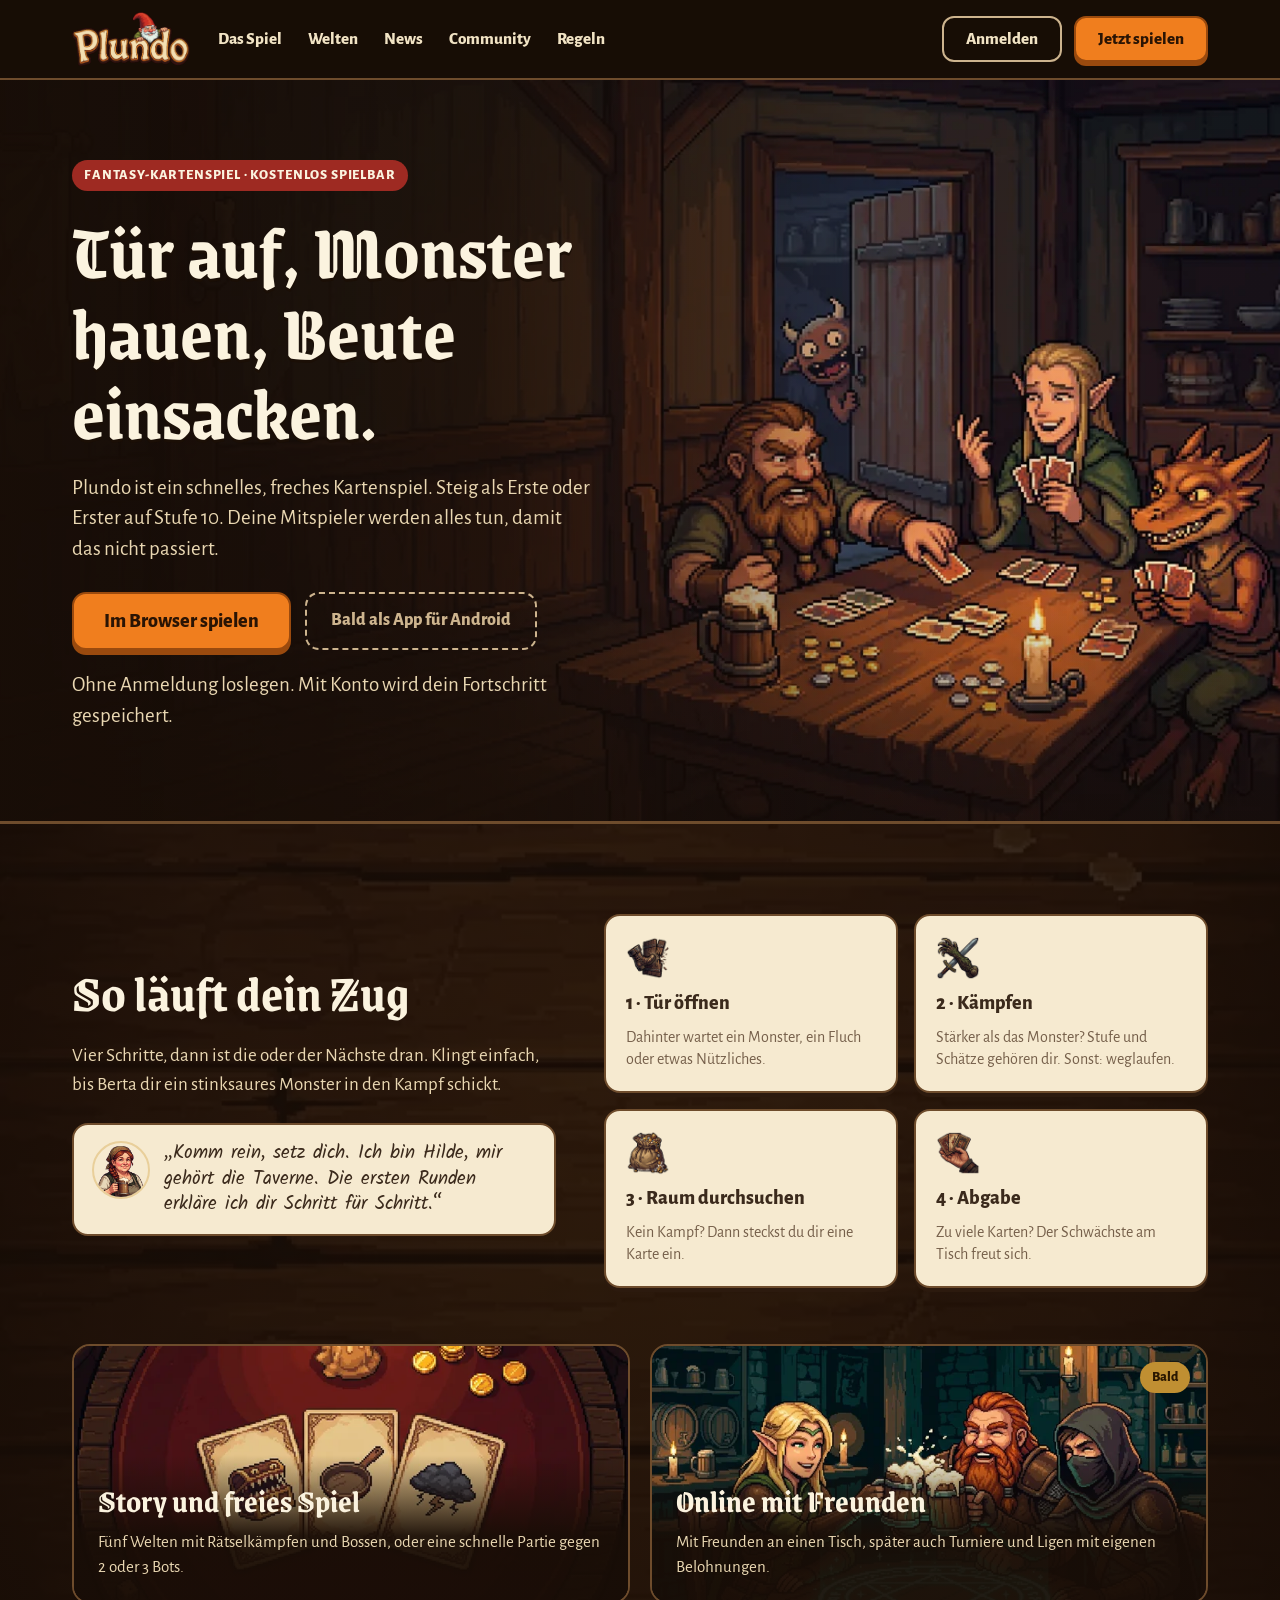
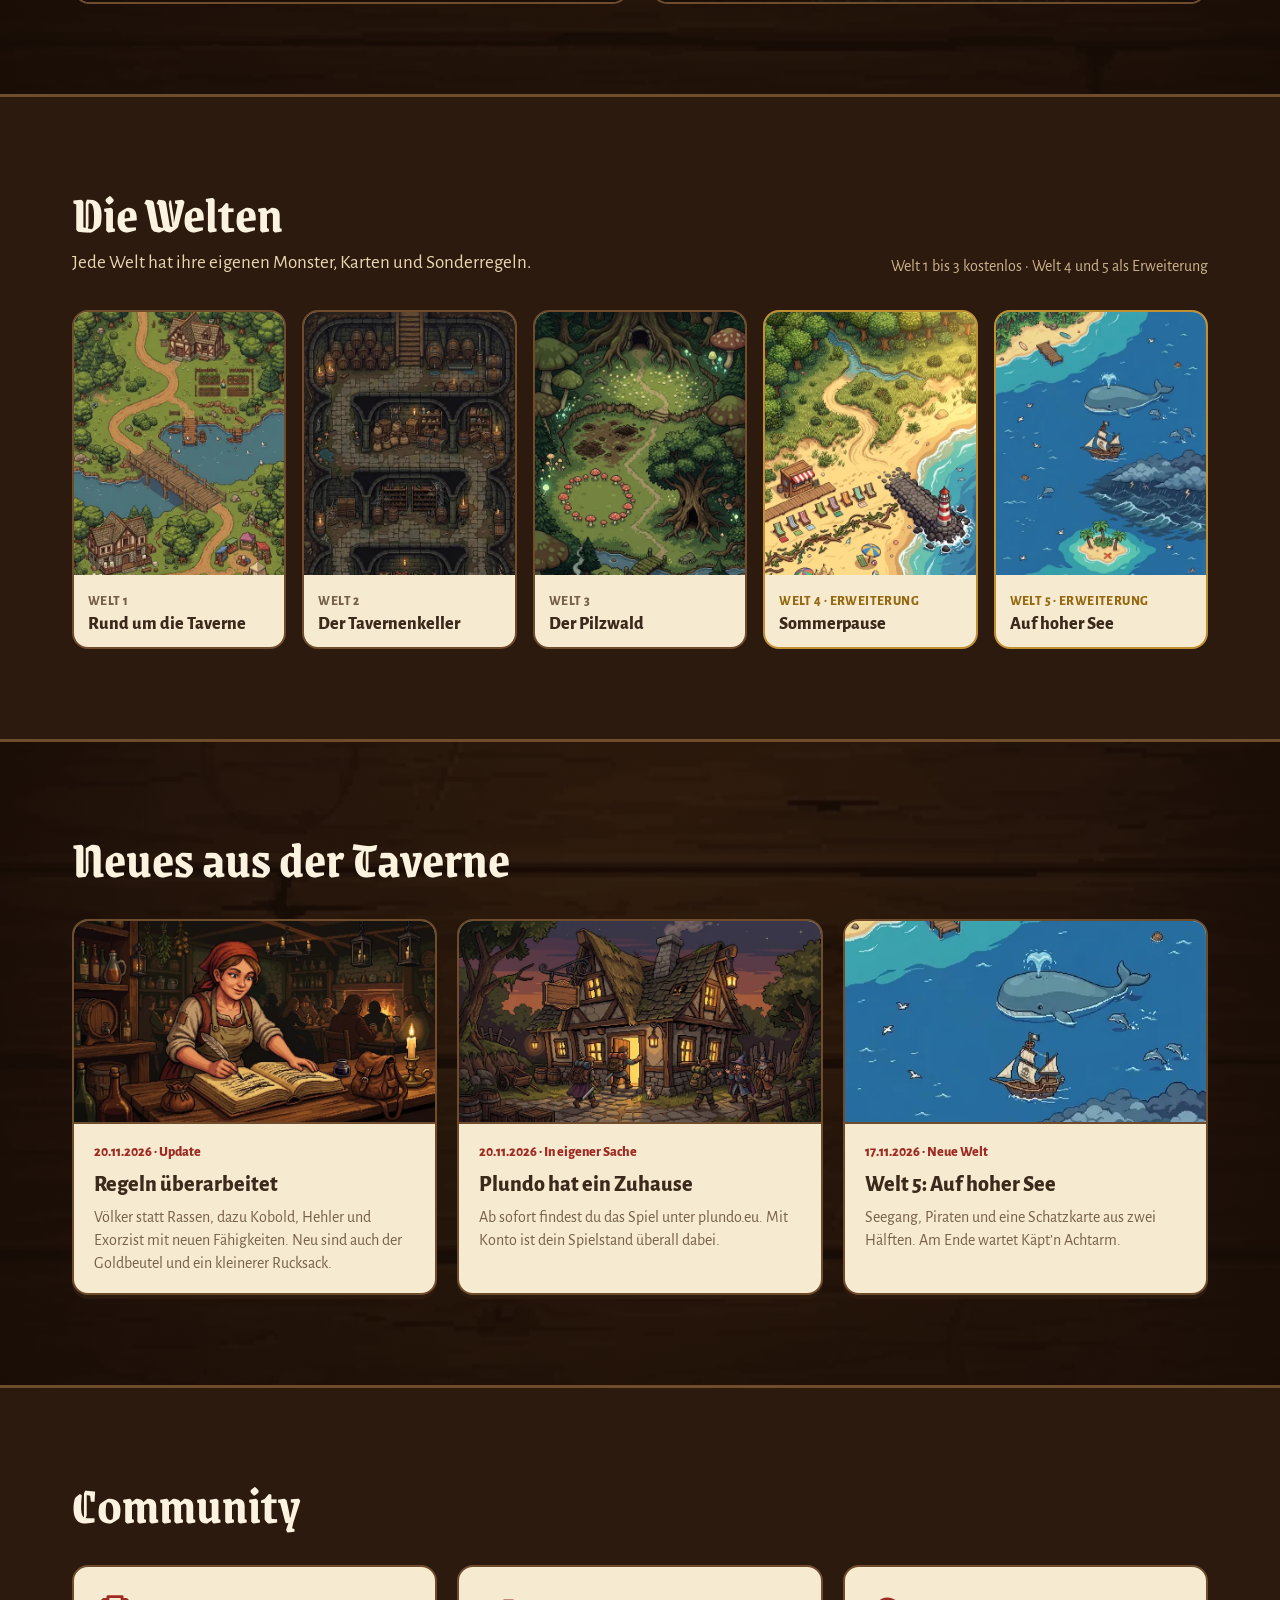
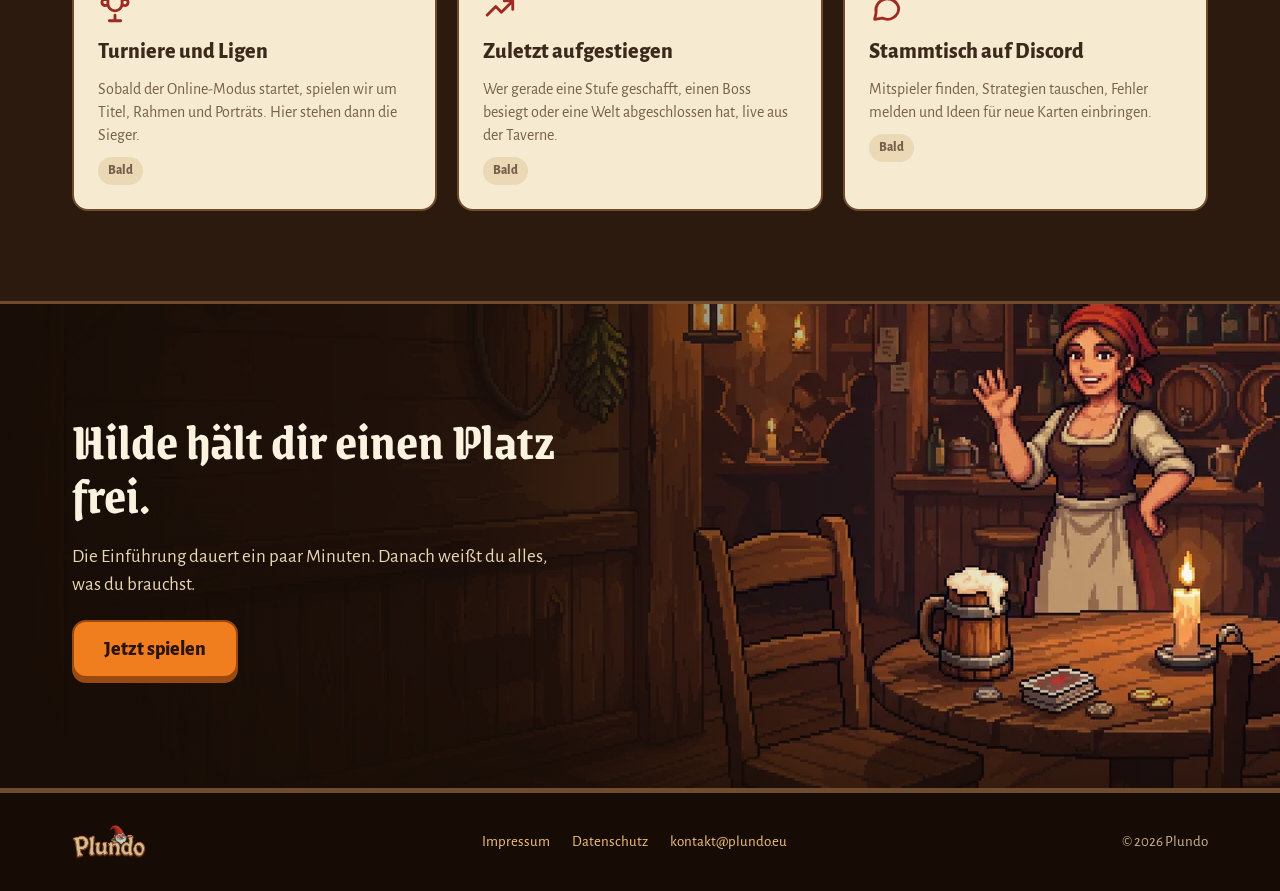
==== commit b770f96b: "Neues Logo mit Plunk und neues App-Icon - Logo: Gartenzwerg Plunk lugt über den Schriftzug (Spiel un" ====
--- a/index.html
+++ b/index.html
@@ -23,7 +23,7 @@
 
 <header class="top">
   <div class="wrap">
-    <a class="logo" href="#start" aria-label="Plundo, zum Anfang"><img src="assets/logo-plundo.webp" alt="Plundo" width="111" height="46"></a>
+    <a class="logo" href="#start" aria-label="Plundo, zum Anfang"><img src="assets/logo-plundo.webp" alt="Plundo" width="118" height="54"></a>
     <nav class="nav" aria-label="Hauptmenü">
       <a href="#spiel">Das Spiel</a>
       <a href="#welten">Welten</a>
@@ -168,7 +168,7 @@
 
 <footer class="foot">
   <div class="wrap">
-    <img src="assets/logo-plundo.webp" alt="Plundo" width="82" height="34">
+    <img src="assets/logo-plundo.webp" alt="Plundo" width="74" height="34">
     <nav aria-label="Rechtliches">
       <a href="impressum.html">Impressum</a>
       <a href="datenschutz.html">Datenschutz</a>
--- a/css/site.css
+++ b/css/site.css
@@ -25,7 +25,7 @@
 /* Kopfleiste */
 .top{position:sticky;top:0;z-index:20;background:rgba(24,13,6,.94);border-bottom:2px solid var(--edge);backdrop-filter:blur(6px)}
 .top .wrap{display:flex;align-items:center;gap:28px;padding-top:12px;padding-bottom:12px}
-.logo img{height:46px;width:auto}
+.logo img{height:54px;width:auto}
 .nav{display:flex;gap:26px;flex:1;font-weight:800;font-size:17px}
 .nav a{color:var(--text)}.nav a:hover{color:#ffd99c}
 .top-acts{display:flex;gap:12px;align-items:center}
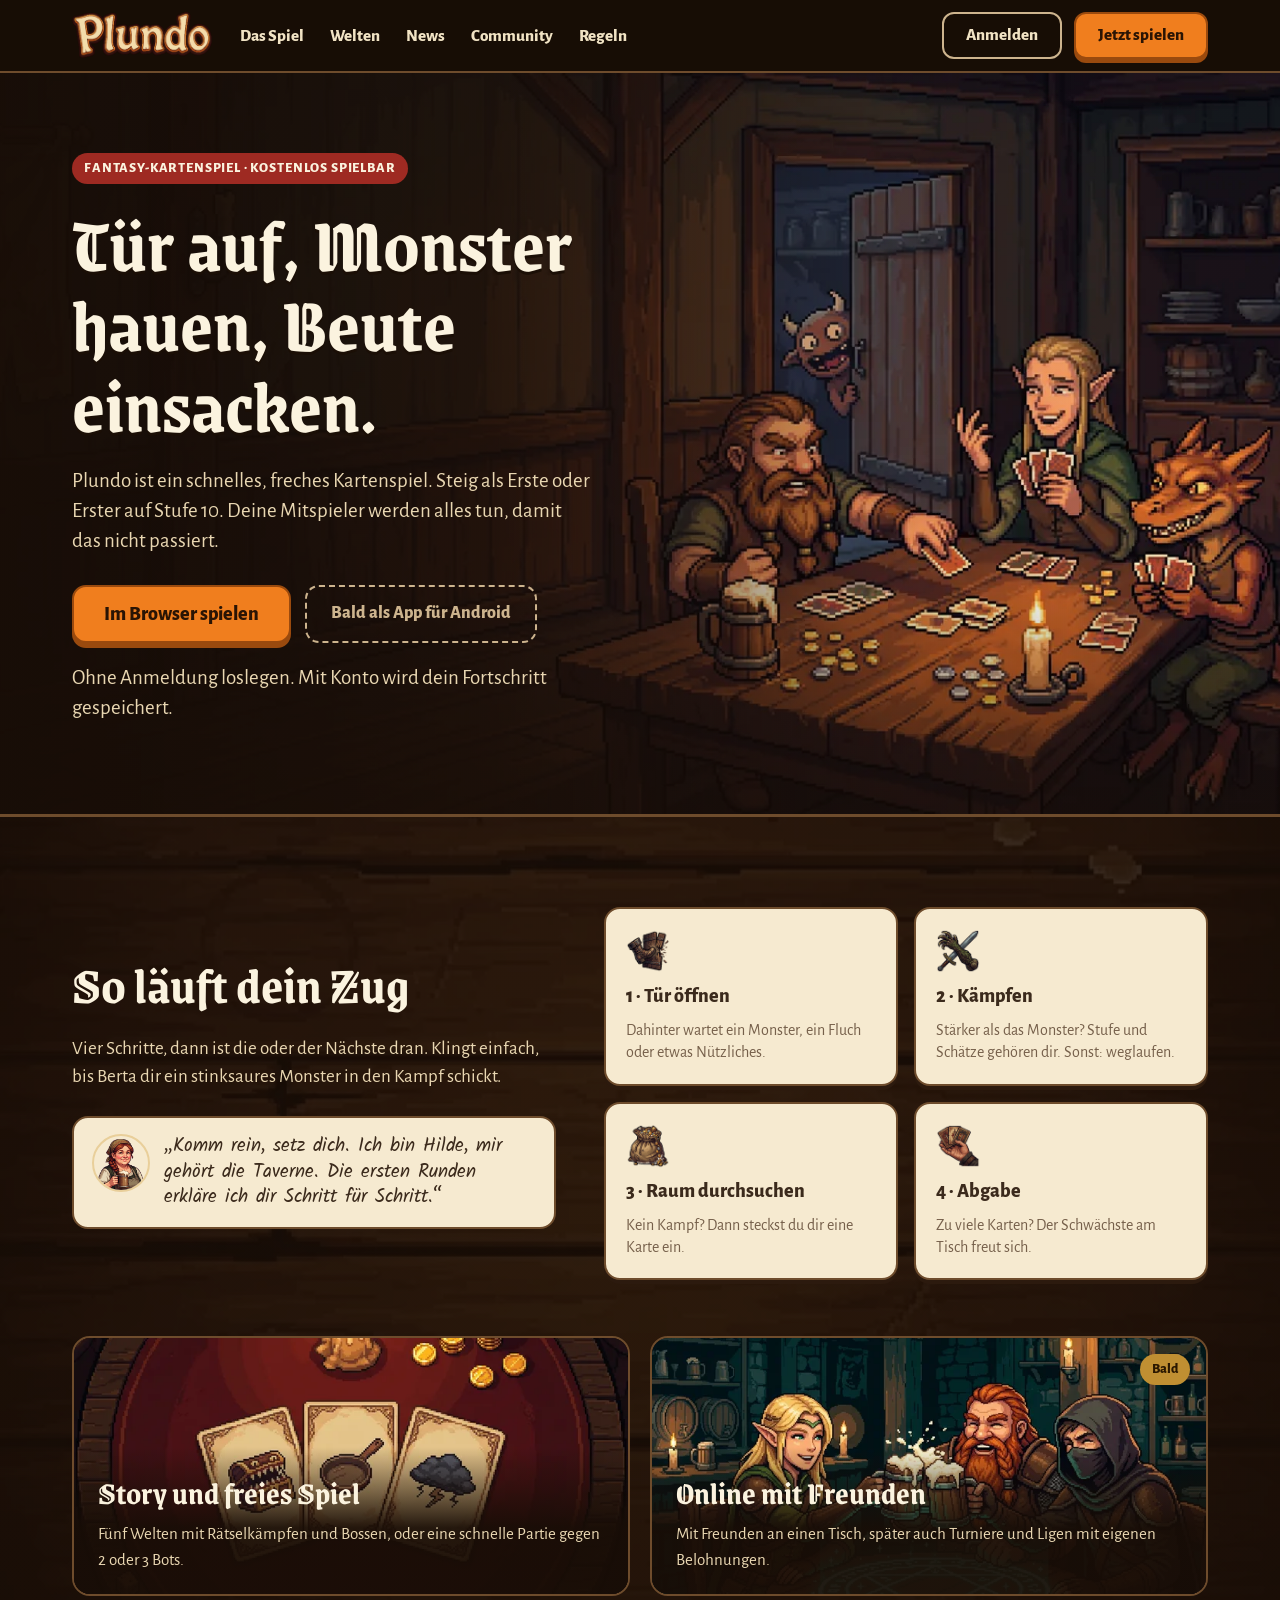
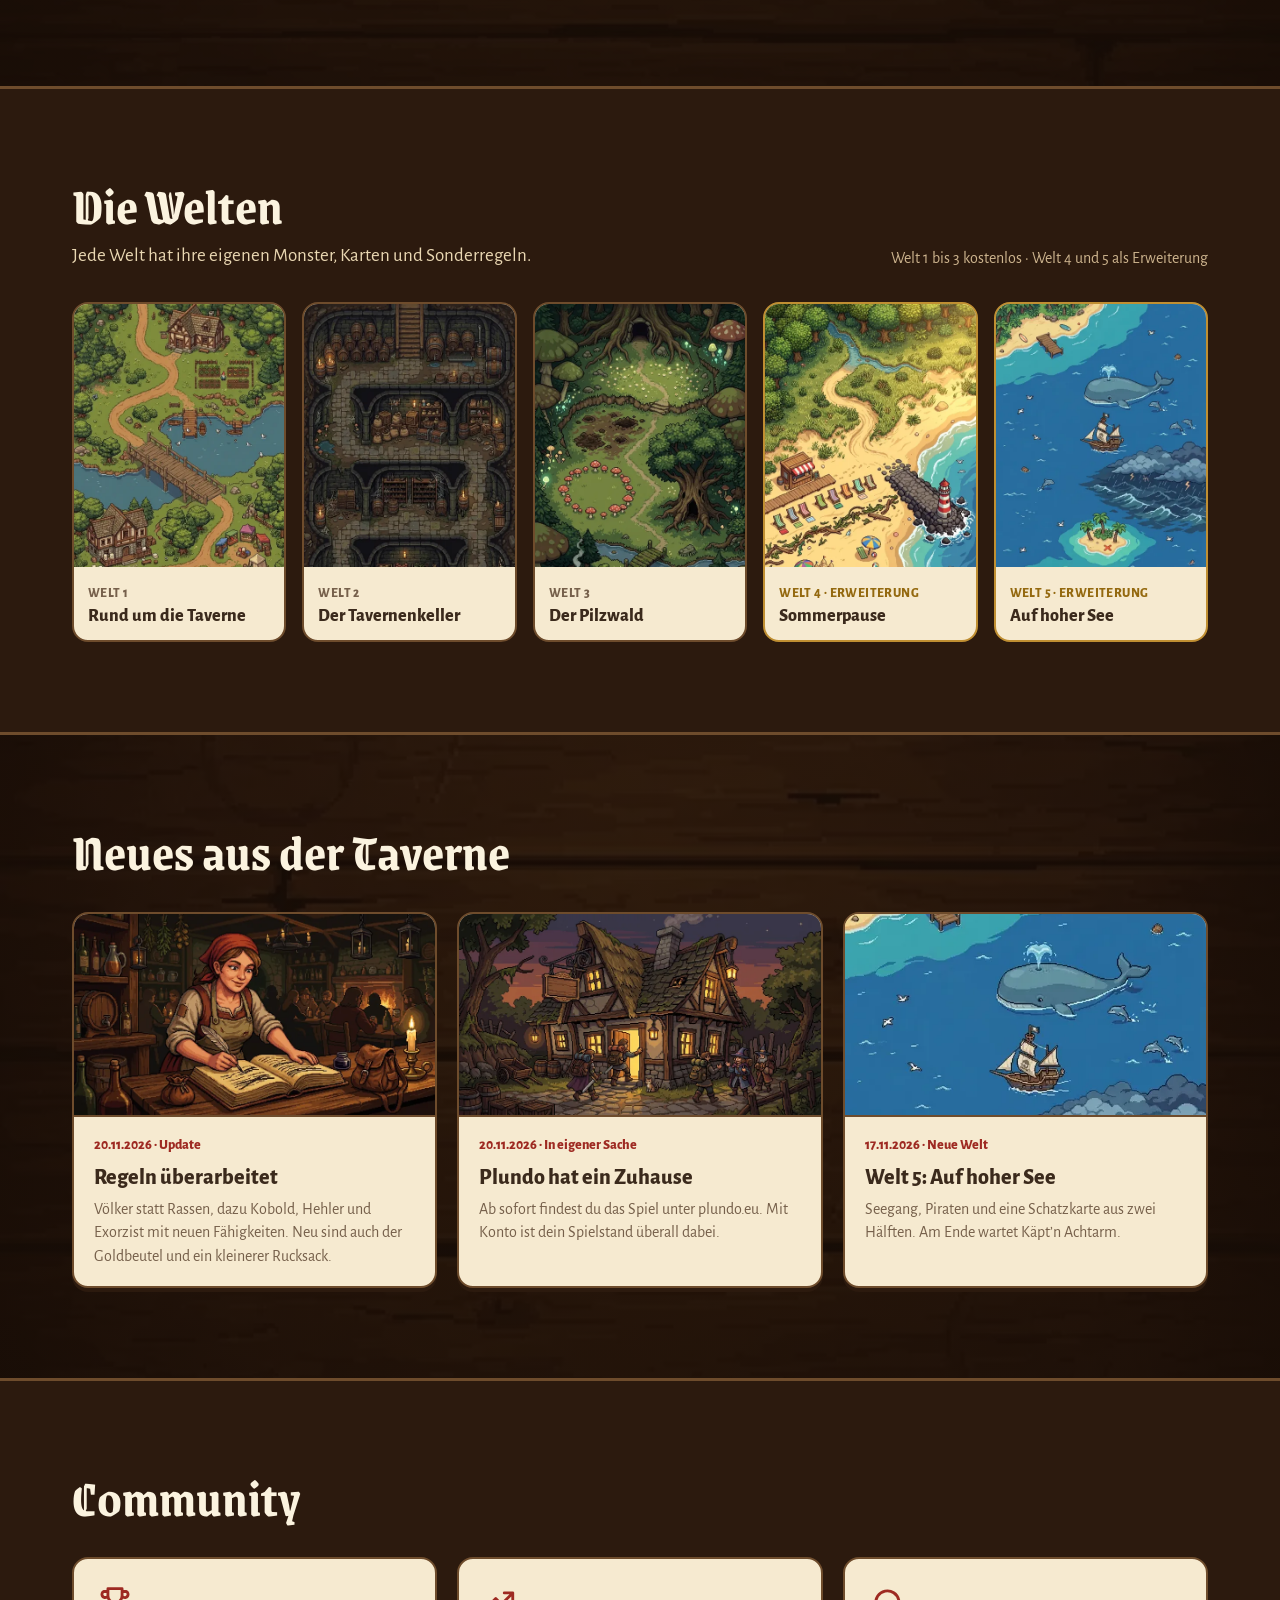
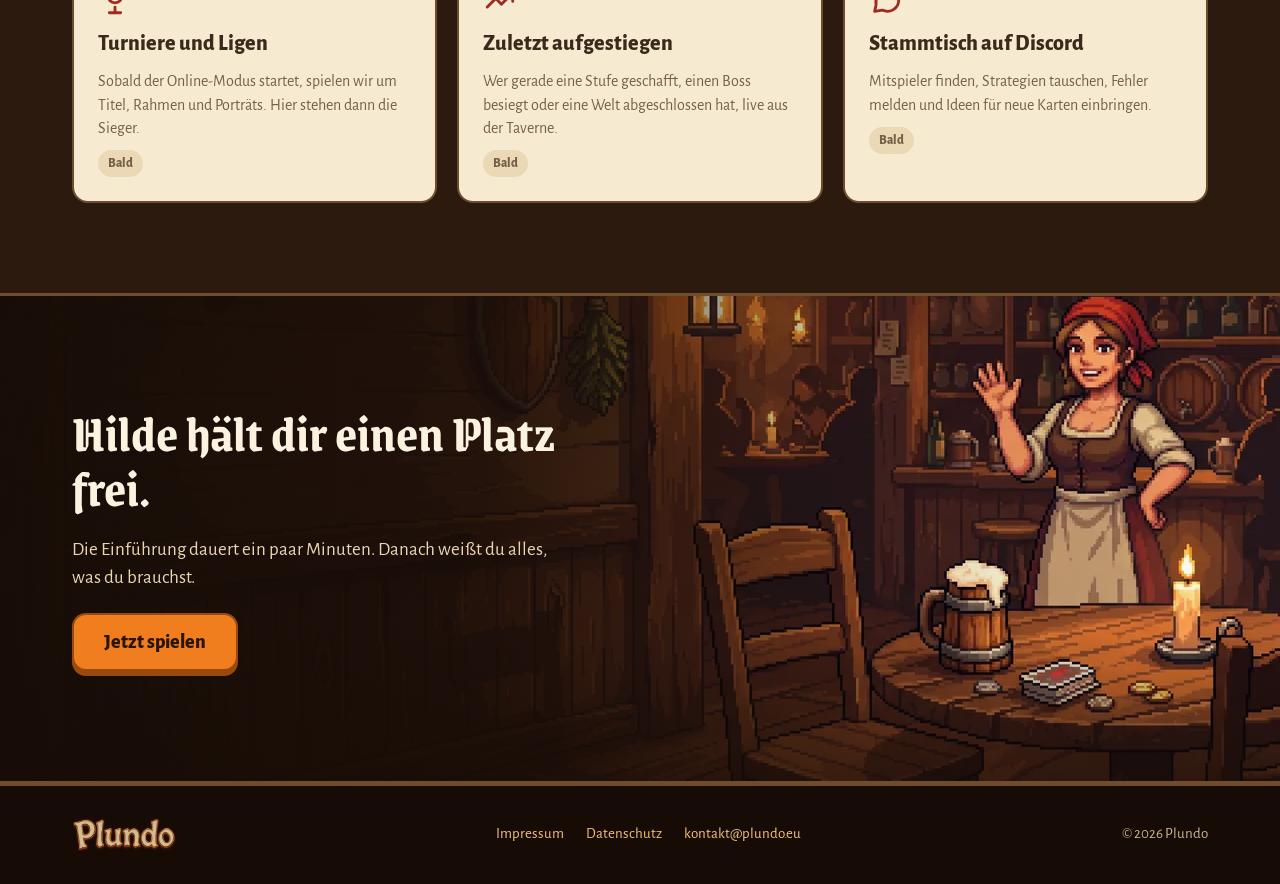
==== commit 518487f0: "Startseite PC: Profil mit Hintergrund und Rahmen, Hildes Brett, Kacheln mit Bild; Website: kleines L" ====
--- a/index.html
+++ b/index.html
@@ -23,7 +23,7 @@
 
 <header class="top">
   <div class="wrap">
-    <a class="logo" href="#start" aria-label="Plundo, zum Anfang"><img src="assets/logo-plundo.webp" alt="Plundo" width="118" height="54"></a>
+    <a class="logo" href="#start" aria-label="Plundo, zum Anfang"><img src="assets/logo-klein.webp" alt="Plundo" width="140" height="46"></a>
     <nav class="nav" aria-label="Hauptmenü">
       <a href="#spiel">Das Spiel</a>
       <a href="#welten">Welten</a>
@@ -168,7 +168,7 @@
 
 <footer class="foot">
   <div class="wrap">
-    <img src="assets/logo-plundo.webp" alt="Plundo" width="74" height="34">
+    <img src="assets/logo-klein.webp" alt="Plundo" width="103" height="34">
     <nav aria-label="Rechtliches">
       <a href="impressum.html">Impressum</a>
       <a href="datenschutz.html">Datenschutz</a>
--- a/css/site.css
+++ b/css/site.css
@@ -25,7 +25,7 @@
 /* Kopfleiste */
 .top{position:sticky;top:0;z-index:20;background:rgba(24,13,6,.94);border-bottom:2px solid var(--edge);backdrop-filter:blur(6px)}
 .top .wrap{display:flex;align-items:center;gap:28px;padding-top:12px;padding-bottom:12px}
-.logo img{height:54px;width:auto}
+.logo img{height:46px;width:auto}
 .nav{display:flex;gap:26px;flex:1;font-weight:800;font-size:17px}
 .nav a{color:var(--text)}.nav a:hover{color:#ffd99c}
 .top-acts{display:flex;gap:12px;align-items:center}
